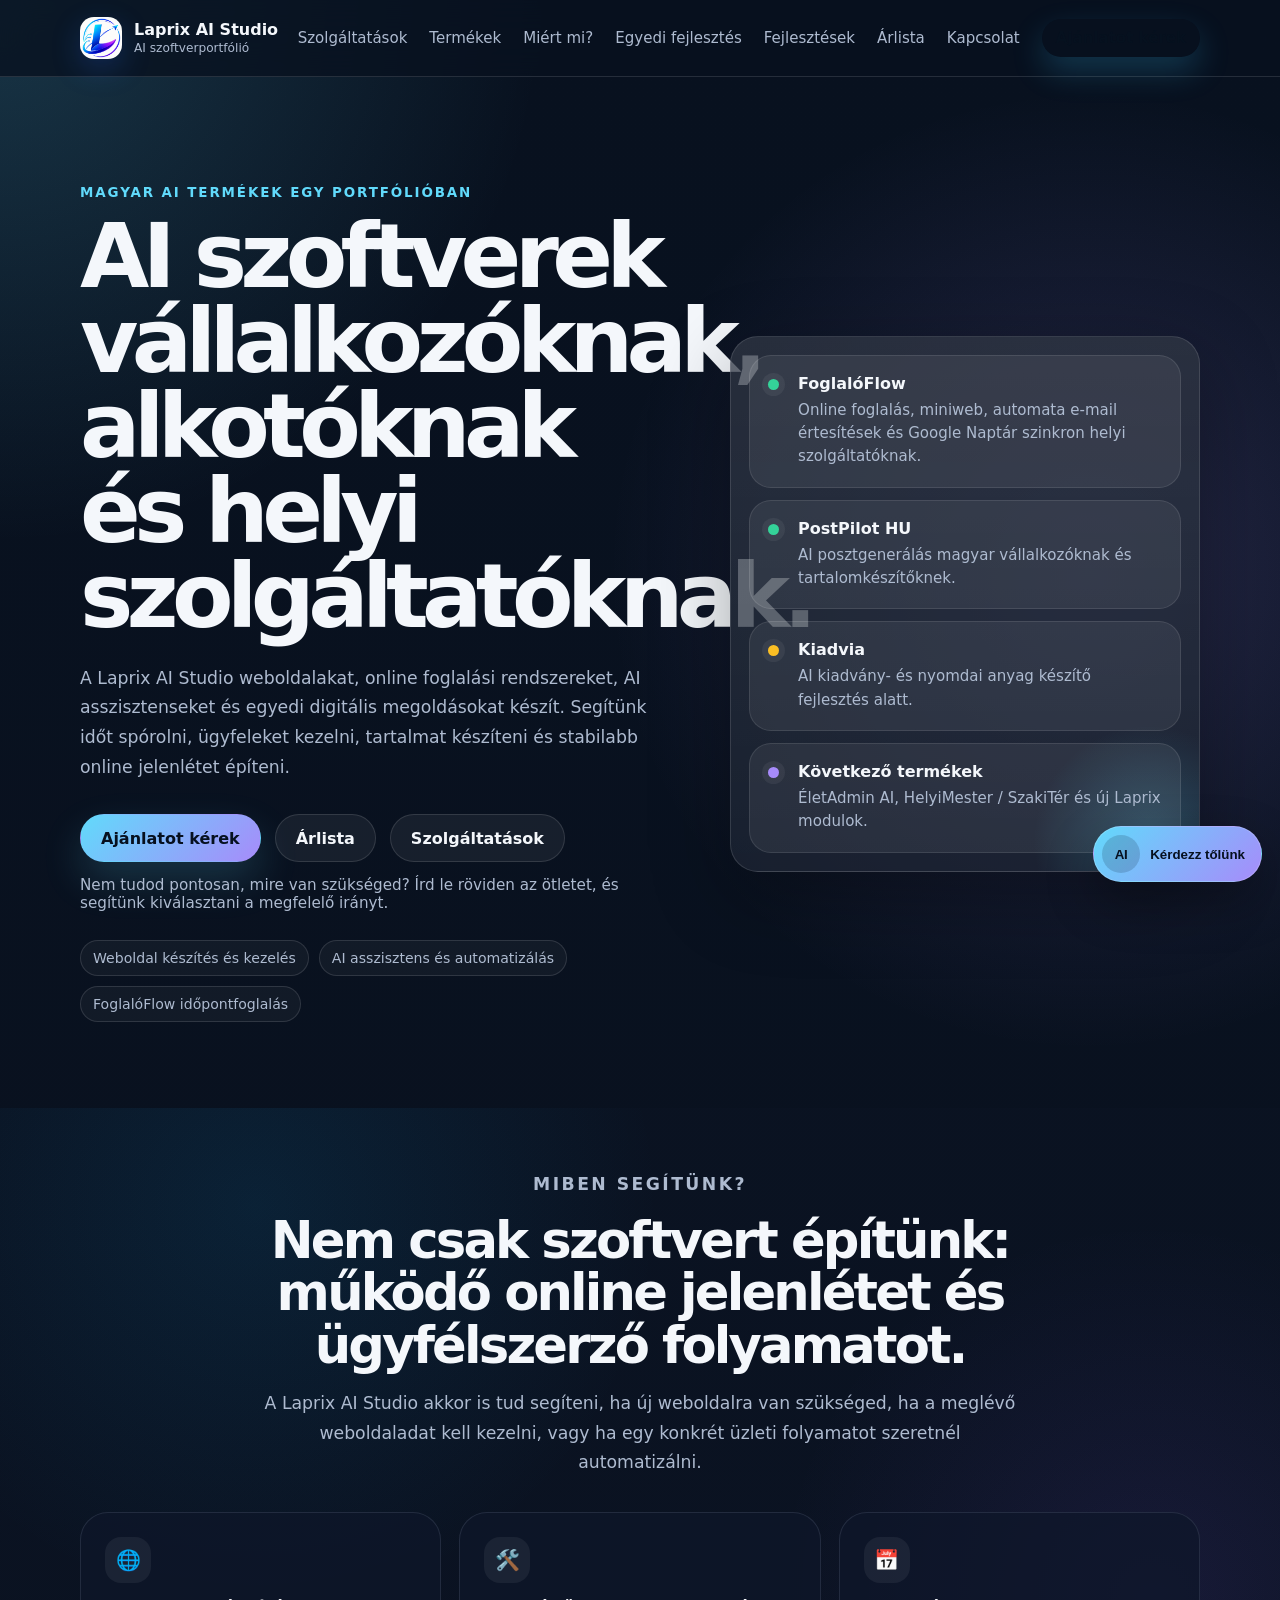
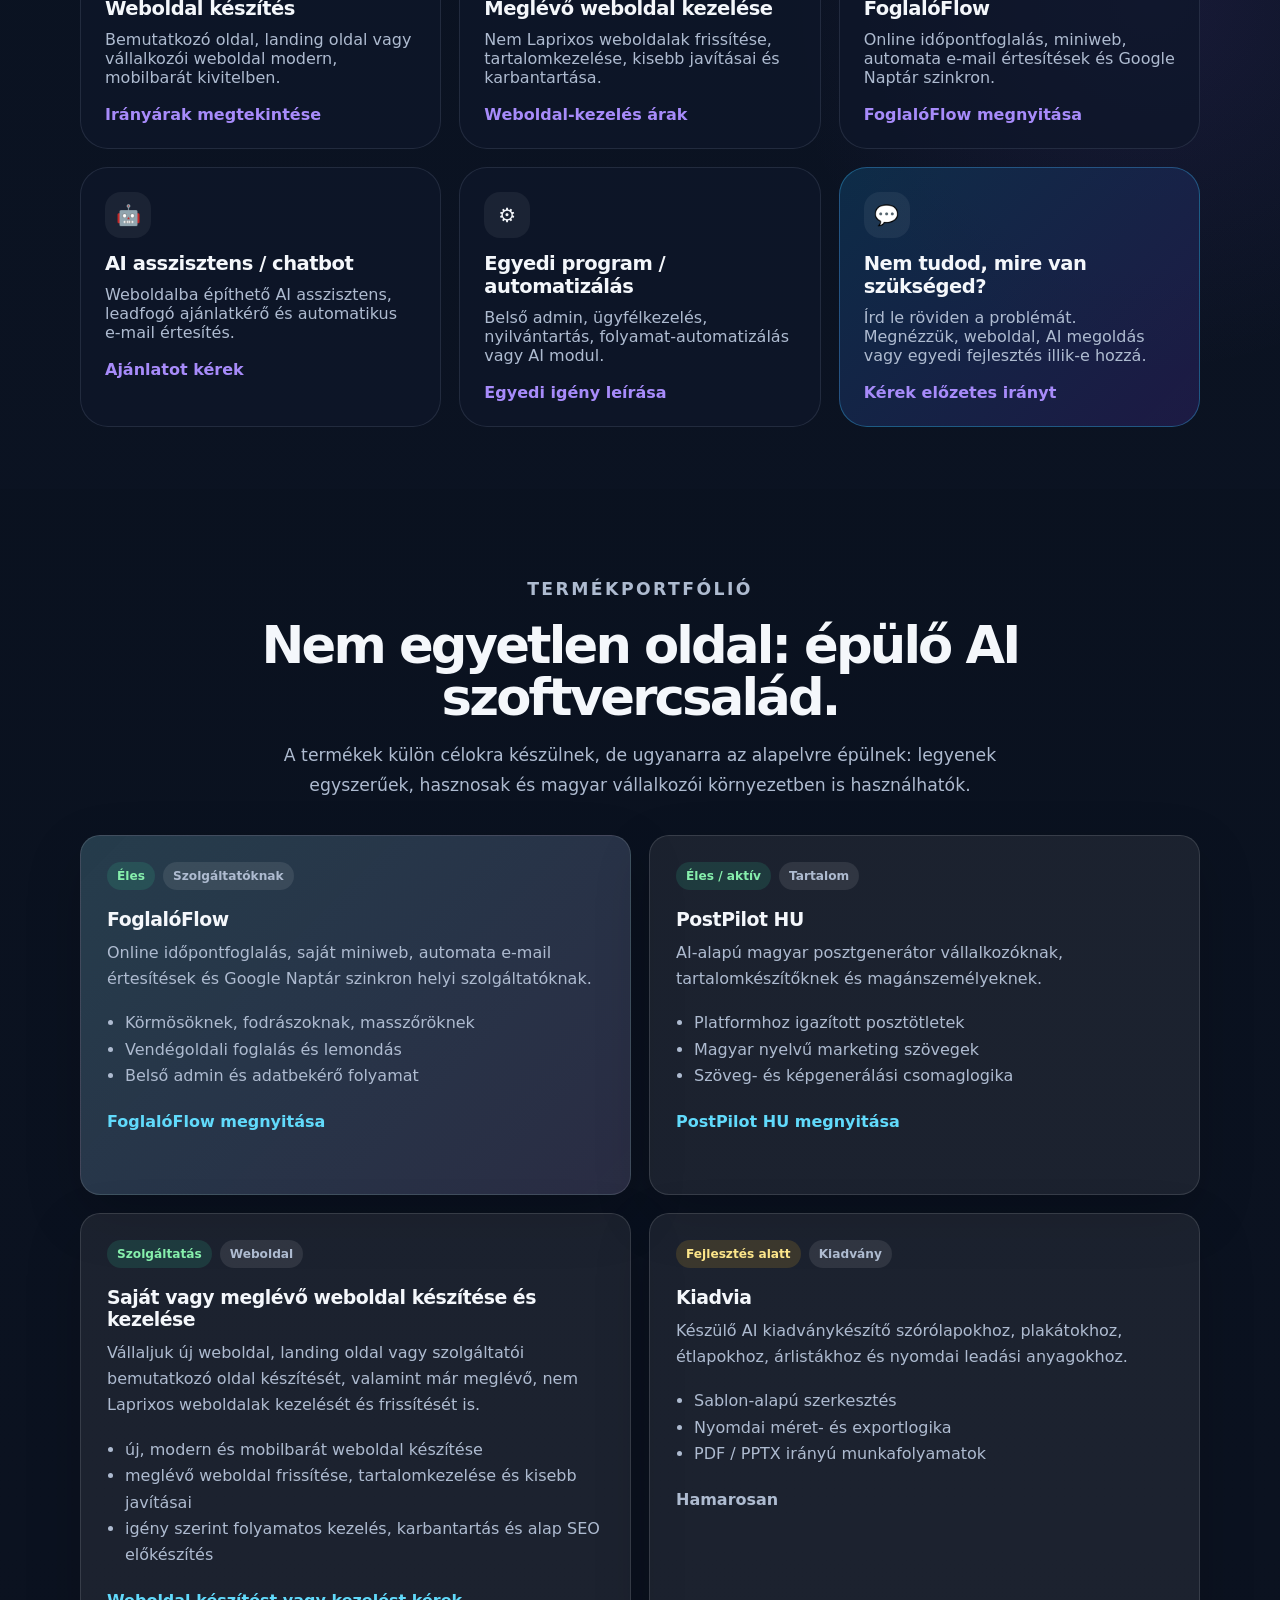
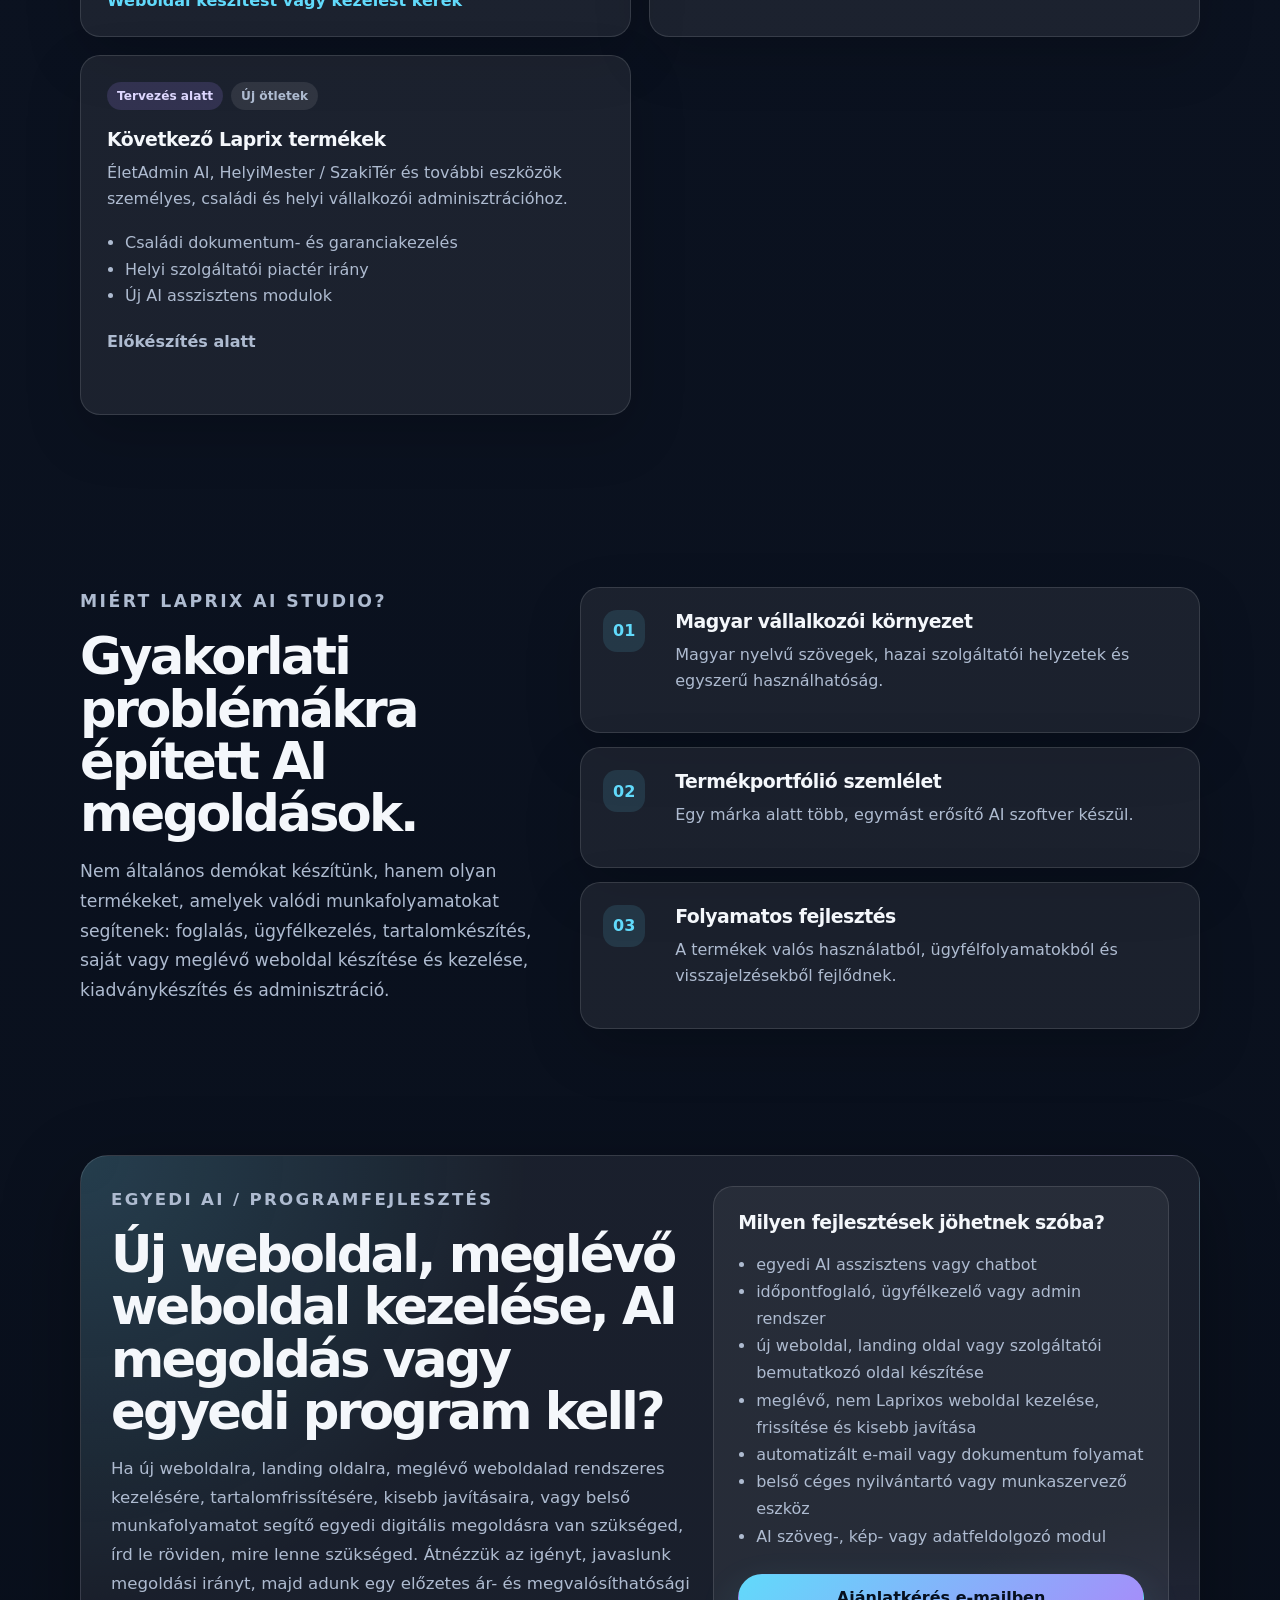
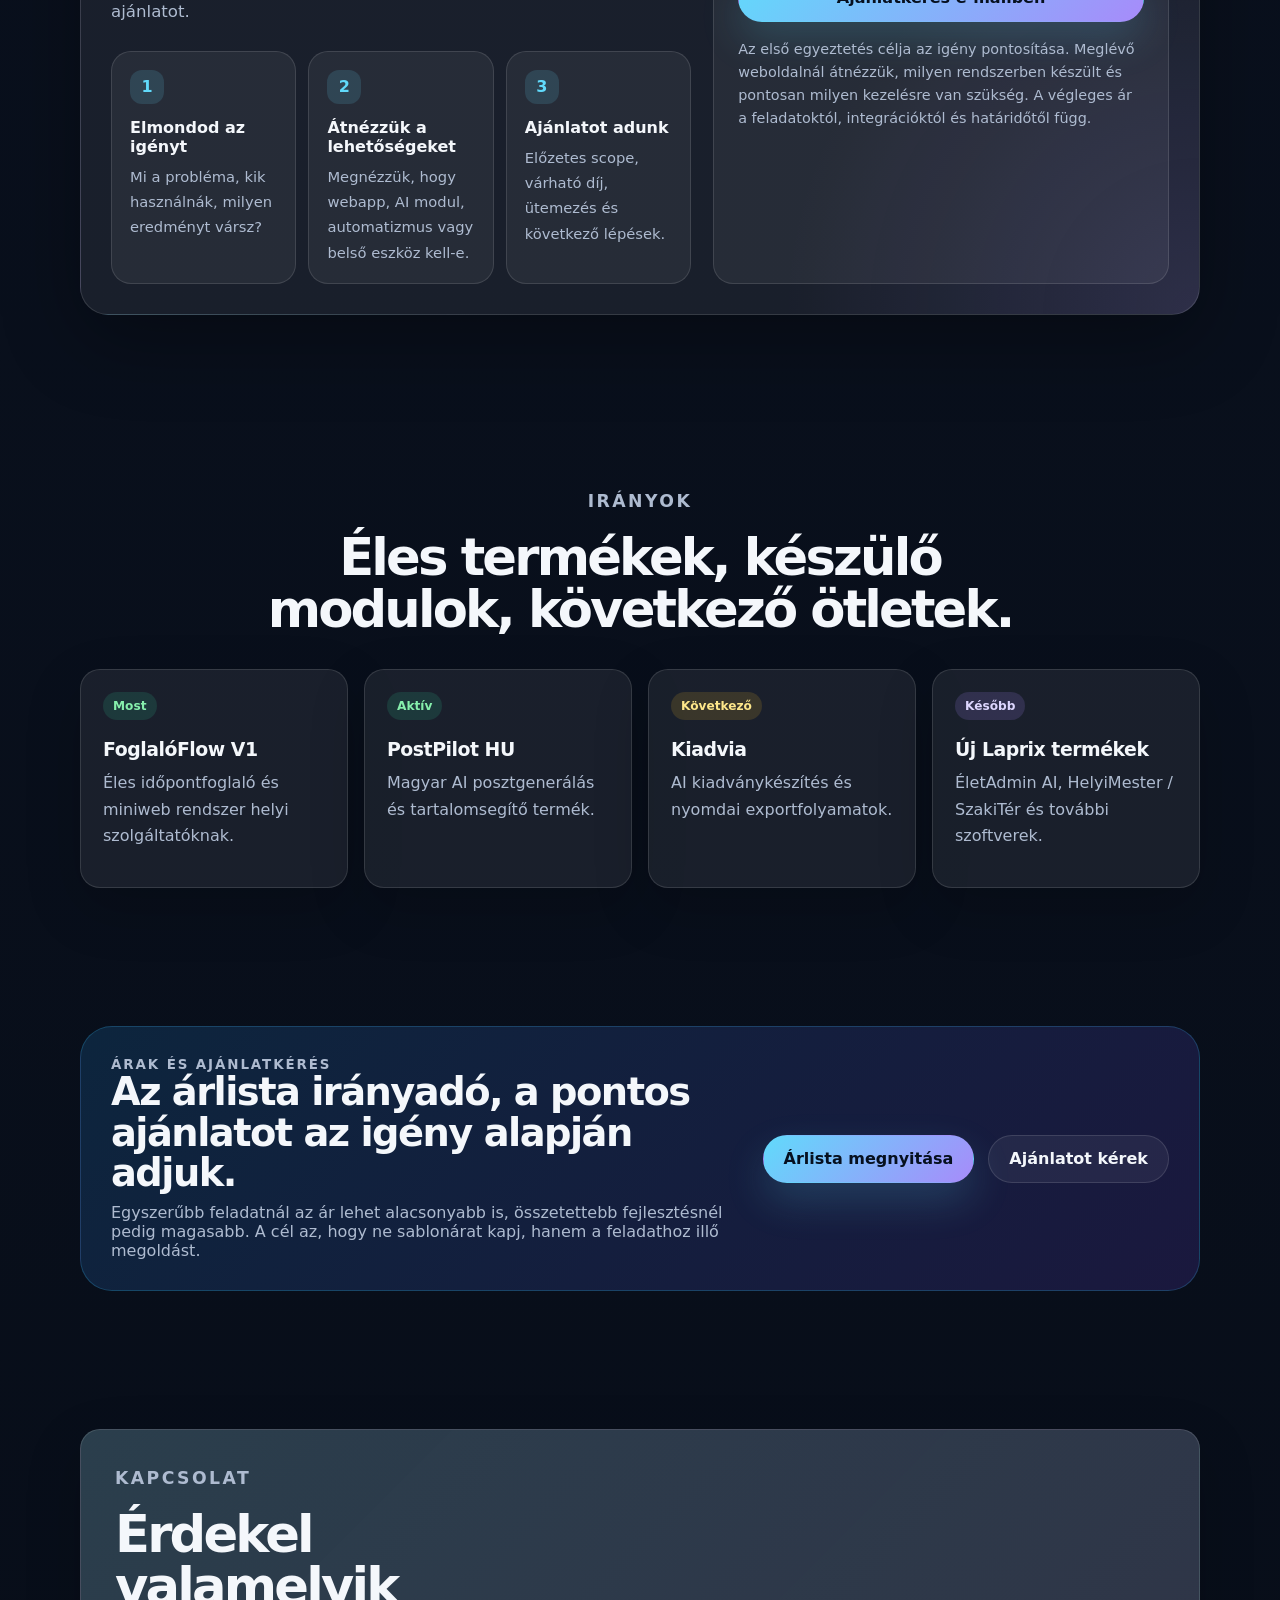
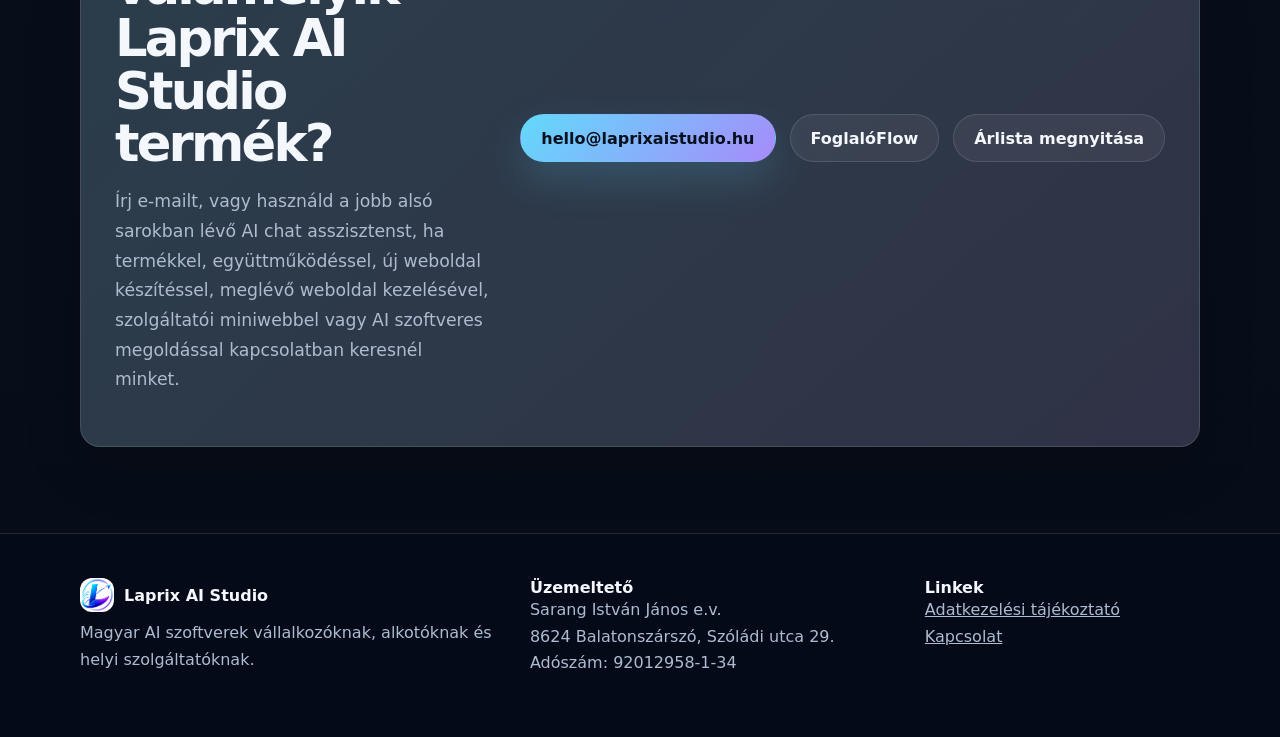
==== index.html @ ef518eaa "Add files via upload Improve mobile quote button contrast" ====
<!doctype html>
<html lang="hu">
<head>
  <meta charset="utf-8" />
  <meta name="viewport" content="width=device-width, initial-scale=1" />
  <title>Laprix AI Studio – Magyar AI szoftverek vállalkozóknak</title>
  <meta name="description" content="Laprix AI Studio – magyar AI szoftverek vállalkozóknak, alkotóknak és helyi szolgáltatóknak. FoglalóFlow, PostPilot HU, Kiadvia, saját vagy meglévő weboldal készítése és kezelése, egyedi AI/programfejlesztés és további digitális termékek." />
  <meta name="theme-color" content="#101827" />
  <meta property="og:title" content="Laprix AI Studio" />
  <meta property="og:description" content="Magyar AI szoftverek vállalkozóknak, alkotóknak és helyi szolgáltatóknak." />
  <meta property="og:type" content="website" />
  <meta property="og:url" content="https://laprixaistudio.hu" />
  <meta property="og:image" content="https://laprixaistudio.hu/assets/laprix-logo.png" />
  <meta property="og:image:alt" content="Laprix AI Studio logó" />
  <meta name="twitter:card" content="summary" />
  <meta name="twitter:image" content="https://laprixaistudio.hu/assets/laprix-logo.png" />
  <link rel="canonical" href="https://laprixaistudio.hu" />
  <link rel="icon" href="/favicon.png" type="image/png" />
  <link rel="stylesheet" href="/styles.css" />
  <!-- Laprix inline critical CSS fallback start -->
  <style>
* {
  box-sizing: border-box;
}

:root {
  --bg: #08111f;
  --bg-soft: #101827;
  --bg-card: rgba(255, 255, 255, 0.07);
  --bg-card-strong: rgba(255, 255, 255, 0.11);
  --text: #f4f7fb;
  --muted: #aebbd0;
  --line: rgba(255, 255, 255, 0.12);
  --primary: #61dafb;
  --primary-strong: #38bdf8;
  --accent: #a78bfa;
  --success: #34d399;
  --warning: #fbbf24;
  --radius-xl: 28px;
  --radius-lg: 20px;
  --shadow: 0 24px 80px rgba(0, 0, 0, 0.32);
  font-family: Inter, ui-sans-serif, system-ui, -apple-system, BlinkMacSystemFont, "Segoe UI", sans-serif;
}

html {
  scroll-behavior: smooth;
}

body {
  margin: 0;
  background:
    radial-gradient(circle at top left, rgba(97, 218, 251, 0.18), transparent 34rem),
    radial-gradient(circle at 85% 8%, rgba(167, 139, 250, 0.18), transparent 30rem),
    linear-gradient(180deg, #08111f 0%, #0b1220 44%, #070d18 100%);
  color: var(--text);
  min-height: 100vh;
}

a {
  color: inherit;
}

.skip-link {
  position: absolute;
  left: 16px;
  top: -80px;
  background: #ffffff;
  color: #08111f;
  padding: 10px 14px;
  border-radius: 999px;
  z-index: 100;
}

.skip-link:focus {
  top: 16px;
}

.container {
  width: min(1120px, calc(100% - 40px));
  margin: 0 auto;
}

.site-header {
  position: sticky;
  top: 0;
  z-index: 50;
  backdrop-filter: blur(18px);
  background: rgba(8, 17, 31, 0.78);
  border-bottom: 1px solid var(--line);
}

.nav {
  min-height: 76px;
  display: flex;
  align-items: center;
  justify-content: space-between;
  gap: 24px;
}

.brand {
  display: inline-flex;
  align-items: center;
  gap: 12px;
  text-decoration: none;
}

.brand-mark {
  width: 42px;
  height: 42px;
  border-radius: 14px;
  display: grid;
  place-items: center;
  background: linear-gradient(135deg, var(--primary), var(--accent));
  color: #06101f;
  font-weight: 900;
  letter-spacing: -0.04em;
  box-shadow: 0 12px 30px rgba(97, 218, 251, 0.22);
}

.brand-text {
  display: grid;
  line-height: 1.1;
}

.brand-text strong {
  font-size: 1rem;
}

.brand-text small {
  color: var(--muted);
  font-size: 0.76rem;
  margin-top: 4px;
}

.nav-links {
  display: flex;
  align-items: center;
  gap: 22px;
  color: var(--muted);
  font-size: 0.94rem;
}

.nav-links a {
  text-decoration: none;
}

.nav-links a:hover {
  color: var(--text);
}

.section {
  padding: 86px 0;
}

.hero {
  padding-top: 108px;
}

.hero-grid {
  display: grid;
  grid-template-columns: minmax(0, 1.12fr) minmax(320px, 0.88fr);
  align-items: center;
  gap: 52px;
}

.eyebrow {
  color: var(--primary);
  font-size: 0.84rem;
  text-transform: uppercase;
  font-weight: 800;
  letter-spacing: 0.14em;
  margin: 0 0 14px;
}

h1,
h2,
h3,
p {
  margin-top: 0;
}

h1 {
  font-size: clamp(2.7rem, 7vw, 5.8rem);
  line-height: 0.95;
  letter-spacing: -0.075em;
  margin-bottom: 24px;
}

h2 {
  font-size: clamp(2rem, 4vw, 3.35rem);
  line-height: 1.02;
  letter-spacing: -0.055em;
  margin-bottom: 18px;
}

h3 {
  font-size: 1.18rem;
  letter-spacing: -0.025em;
  margin-bottom: 10px;
}

.lead,
.section-heading p,
.contact-card p {
  color: var(--muted);
  font-size: 1.08rem;
  line-height: 1.72;
}

.lead {
  max-width: 720px;
  margin-bottom: 32px;
}

.hero-actions,
.contact-actions {
  display: flex;
  flex-wrap: wrap;
  gap: 14px;
  align-items: center;
}

.button {
  min-height: 48px;
  padding: 0 20px;
  border-radius: 999px;
  display: inline-flex;
  align-items: center;
  justify-content: center;
  text-decoration: none;
  font-weight: 800;
  border: 1px solid transparent;
}

.button.primary {
  background: linear-gradient(135deg, var(--primary), var(--accent));
  color: #06101f;
  box-shadow: 0 18px 40px rgba(97, 218, 251, 0.18);
}

.button.secondary {
  background: rgba(255, 255, 255, 0.06);
  color: var(--text);
  border-color: var(--line);
}

.button:hover {
  transform: translateY(-1px);
}

.trust-row {
  display: flex;
  flex-wrap: wrap;
  gap: 10px;
  margin-top: 28px;
}

.trust-row span {
  color: var(--muted);
  border: 1px solid var(--line);
  background: rgba(255, 255, 255, 0.04);
  border-radius: 999px;
  padding: 9px 12px;
  font-size: 0.88rem;
}

.hero-panel {
  position: relative;
  border: 1px solid var(--line);
  background:
    linear-gradient(180deg, rgba(255, 255, 255, 0.10), rgba(255, 255, 255, 0.045)),
    rgba(16, 24, 39, 0.72);
  border-radius: var(--radius-xl);
  padding: 18px;
  box-shadow: var(--shadow);
  overflow: hidden;
}

.panel-glow {
  position: absolute;
  inset: auto -70px -90px auto;
  width: 240px;
  height: 240px;
  background: radial-gradient(circle, rgba(97, 218, 251, 0.23), transparent 68%);
  pointer-events: none;
}

.panel-card {
  position: relative;
  display: grid;
  grid-template-columns: 16px 1fr;
  gap: 14px;
  padding: 18px;
  border-radius: 22px;
  background: rgba(255, 255, 255, 0.065);
  border: 1px solid rgba(255, 255, 255, 0.10);
}

.panel-card + .panel-card {
  margin-top: 12px;
}

.panel-card p {
  color: var(--muted);
  line-height: 1.55;
  margin: 6px 0 0;
  font-size: 0.94rem;
}

.status-dot {
  width: 11px;
  height: 11px;
  margin-top: 5px;
  border-radius: 50%;
  box-shadow: 0 0 0 6px rgba(255, 255, 255, 0.055);
}

.status-dot.live {
  background: var(--success);
}

.status-dot.build {
  background: var(--warning);
}

.status-dot.plan {
  background: var(--accent);
}

.section-heading {
  max-width: 760px;
  margin: 0 auto 34px;
  text-align: center;
}

.section-heading.left {
  text-align: left;
  margin: 0;
}

.product-grid {
  display: grid;
  grid-template-columns: repeat(2, minmax(0, 1fr));
  gap: 18px;
}

.product-card,
.roadmap-item,
.contact-card,
.why-item {
  border: 1px solid var(--line);
  background: var(--bg-card);
  border-radius: var(--radius-lg);
  box-shadow: 0 20px 55px rgba(0, 0, 0, 0.18);
}

.product-card {
  padding: 26px;
  min-height: 360px;
}

.product-card.featured {
  background:
    linear-gradient(135deg, rgba(97, 218, 251, 0.14), rgba(167, 139, 250, 0.10)),
    var(--bg-card);
}

.card-top {
  display: flex;
  flex-wrap: wrap;
  gap: 8px;
  margin-bottom: 18px;
}

.tag,
.roadmap-state {
  display: inline-flex;
  align-items: center;
  min-height: 28px;
  border-radius: 999px;
  padding: 0 10px;
  font-size: 0.76rem;
  font-weight: 900;
}

.tag.live,
.roadmap-state.live {
  background: rgba(52, 211, 153, 0.14);
  color: #86efac;
}

.tag.build,
.roadmap-state.build {
  background: rgba(251, 191, 36, 0.14);
  color: #fde68a;
}

.tag.plan,
.roadmap-state.plan {
  background: rgba(167, 139, 250, 0.16);
  color: #ddd6fe;
}

.tag.audience {
  background: rgba(255, 255, 255, 0.09);
  color: var(--muted);
}

.product-card p,
.product-card li,
.roadmap-item p,
.why-item p,
.site-footer p {
  color: var(--muted);
  line-height: 1.65;
}

.product-card ul {
  padding-left: 18px;
  margin: 18px 0 22px;
}

.text-link,
.muted-link {
  font-weight: 900;
  text-decoration: none;
}

.text-link {
  color: var(--primary);
}

.text-link:hover {
  text-decoration: underline;
}

.muted-link {
  color: var(--muted);
}

.split {
  display: grid;
  grid-template-columns: minmax(0, 0.85fr) minmax(320px, 1.15fr);
  gap: 42px;
  align-items: start;
}

.why-list {
  display: grid;
  gap: 14px;
}

.why-item {
  display: grid;
  grid-template-columns: 54px 1fr;
  gap: 18px;
  padding: 22px;
}

.why-item span {
  width: 42px;
  height: 42px;
  display: grid;
  place-items: center;
  border-radius: 14px;
  background: rgba(97, 218, 251, 0.12);
  color: var(--primary);
  font-weight: 900;
}

.roadmap {
  display: grid;
  grid-template-columns: repeat(4, minmax(0, 1fr));
  gap: 16px;
}

.roadmap-item {
  padding: 22px;
}

.roadmap-item h3 {
  margin-top: 18px;
}

.contact-card {
  display: grid;
  grid-template-columns: minmax(0, 1fr) auto;
  gap: 28px;
  align-items: center;
  padding: 34px;
  background:
    linear-gradient(135deg, rgba(97, 218, 251, 0.13), rgba(167, 139, 250, 0.10)),
    var(--bg-card-strong);
}

.site-footer {
  border-top: 1px solid var(--line);
  padding: 44px 0;
  background: rgba(2, 6, 23, 0.42);
}

.footer-grid {
  display: grid;
  grid-template-columns: 1.15fr 1fr 0.75fr;
  gap: 28px;
}

.site-footer a {
  color: var(--muted);
}

.site-footer a:hover {
  color: var(--text);
}

@media (max-width: 900px) {
  .nav {
    align-items: flex-start;
    flex-direction: column;
    padding: 16px 0;
  }

  .nav-links {
    width: 100%;
    overflow-x: auto;
    padding-bottom: 4px;
  }

  .hero {
    padding-top: 72px;
  }

  .hero-grid,
  .split,
  .contact-card {
    grid-template-columns: 1fr;
  }

  .product-grid,
  .roadmap,
  .footer-grid {
    grid-template-columns: 1fr;
  }

  .product-card {
    min-height: auto;
  }

  .contact-actions {
    justify-content: flex-start;
  }
}

@media (max-width: 560px) {
  .container {
    width: min(100% - 28px, 1120px);
  }

  .section {
    padding: 62px 0;
  }

  .hero {
    padding-top: 60px;
  }

  .hero-actions .button,
  .contact-actions .button {
    width: 100%;
  }

  .why-item {
    grid-template-columns: 1fr;
  }

  .product-card,
  .contact-card {
    padding: 22px;
  }
}

.custom-dev-section {
  padding-top: 40px;
}

.custom-dev-card {
  display: grid;
  grid-template-columns: minmax(0, 1.12fr) minmax(320px, 0.88fr);
  gap: 22px;
  align-items: stretch;
  border: 1px solid var(--line);
  background:
    radial-gradient(circle at top left, rgba(97, 218, 251, 0.16), transparent 28rem),
    radial-gradient(circle at bottom right, rgba(167, 139, 250, 0.14), transparent 26rem),
    rgba(255, 255, 255, 0.065);
  border-radius: var(--radius-xl);
  padding: 30px;
  box-shadow: var(--shadow);
}

.custom-dev-copy p {
  color: var(--muted);
  line-height: 1.72;
  font-size: 1.04rem;
}

.custom-dev-steps {
  display: grid;
  grid-template-columns: repeat(3, minmax(0, 1fr));
  gap: 12px;
  margin-top: 24px;
}

.custom-dev-steps div,
.custom-dev-panel {
  border: 1px solid var(--line);
  background: rgba(255, 255, 255, 0.06);
  border-radius: 20px;
}

.custom-dev-steps div {
  padding: 18px;
}

.custom-dev-steps span {
  width: 34px;
  height: 34px;
  display: grid;
  place-items: center;
  border-radius: 12px;
  background: rgba(97, 218, 251, 0.14);
  color: var(--primary);
  font-weight: 900;
  margin-bottom: 14px;
}

.custom-dev-steps strong {
  display: block;
  margin-bottom: 8px;
}

.custom-dev-steps p {
  margin-bottom: 0;
  font-size: 0.92rem;
}

.custom-dev-panel {
  padding: 24px;
}

.custom-dev-panel ul {
  padding-left: 18px;
  margin: 18px 0 24px;
}

.custom-dev-panel li {
  color: var(--muted);
  line-height: 1.7;
}

.custom-dev-panel .button {
  width: 100%;
}

.panel-note {
  color: var(--muted);
  font-size: 0.9rem;
  line-height: 1.6;
  margin: 16px 0 0;
}

@media (max-width: 900px) {
  .custom-dev-card,
  .custom-dev-steps {
    grid-template-columns: 1fr;
  }
}

@media (max-width: 560px) {
  .custom-dev-card {
    padding: 22px;
  }
}


/* Laprix AI ChatLead V1 */
.laprix-chat-root{position:fixed;right:18px;bottom:18px;z-index:9999;font-family:Inter,ui-sans-serif,system-ui,-apple-system,BlinkMacSystemFont,"Segoe UI",sans-serif}.laprix-chat-launcher{min-height:54px;border:1px solid rgba(255,255,255,.18);border-radius:999px;padding:8px 16px 8px 8px;display:inline-flex;align-items:center;gap:10px;background:linear-gradient(135deg,#61dafb,#a78bfa);color:#06101f;font-weight:900;cursor:pointer;box-shadow:0 20px 50px rgba(0,0,0,.32)}.laprix-chat-launcher-icon{width:38px;height:38px;border-radius:999px;display:grid;place-items:center;background:rgba(6,16,31,.16);color:#06101f;letter-spacing:-.04em}.laprix-chat-panel{position:absolute;right:0;bottom:72px;width:min(390px,calc(100vw - 28px));height:min(650px,calc(100vh - 110px));display:none;flex-direction:column;overflow:hidden;border:1px solid rgba(255,255,255,.16);border-radius:26px;background:radial-gradient(circle at top left,rgba(97,218,251,.20),transparent 18rem),linear-gradient(180deg,rgba(16,24,39,.98),rgba(8,17,31,.98));color:#f4f7fb;box-shadow:0 28px 90px rgba(0,0,0,.46)}.laprix-chat-panel.open{display:flex}.laprix-chat-header{padding:16px;display:flex;justify-content:space-between;gap:12px;align-items:center;border-bottom:1px solid rgba(255,255,255,.12)}.laprix-chat-header strong{display:block;font-size:1rem}.laprix-chat-status{display:block;margin-top:3px;color:#aebbd0;font-size:.82rem}.laprix-chat-close,.laprix-chat-lead-close{width:34px;height:34px;border:0;border-radius:999px;background:rgba(255,255,255,.08);color:#f4f7fb;font-size:1.3rem;cursor:pointer}.laprix-chat-messages{flex:1;overflow:auto;padding:16px}.laprix-chat-message{display:flex;margin-bottom:10px}.laprix-chat-message.user{justify-content:flex-end}.laprix-chat-bubble{max-width:86%;padding:12px 13px;border-radius:18px;line-height:1.45;white-space:pre-wrap;font-size:.94rem}.laprix-chat-message.assistant .laprix-chat-bubble{background:rgba(255,255,255,.08);color:#f4f7fb;border-top-left-radius:7px}.laprix-chat-message.user .laprix-chat-bubble{background:linear-gradient(135deg,#61dafb,#a78bfa);color:#06101f;border-top-right-radius:7px}.laprix-chat-quick{padding:0 14px 10px;display:flex;flex-wrap:wrap;gap:8px}.laprix-chat-quick button{border:1px solid rgba(255,255,255,.13);border-radius:999px;padding:8px 10px;background:rgba(255,255,255,.06);color:#f4f7fb;font-weight:800;cursor:pointer;font-size:.78rem}.laprix-chat-form{display:grid;grid-template-columns:1fr auto;gap:8px;padding:12px;border-top:1px solid rgba(255,255,255,.12)}.laprix-chat-input,.laprix-chat-lead-form input,.laprix-chat-lead-form textarea,.laprix-chat-lead-form select{width:100%;border:1px solid rgba(255,255,255,.14);border-radius:14px;padding:11px 12px;background:rgba(255,255,255,.08);color:#f4f7fb;outline:none}.laprix-chat-input::placeholder,.laprix-chat-lead-form textarea::placeholder{color:rgba(244,247,251,.62)}.laprix-chat-send{border:0;border-radius:14px;padding:0 14px;background:linear-gradient(135deg,#61dafb,#a78bfa);color:#06101f;font-weight:900;cursor:pointer}.laprix-chat-send:disabled{cursor:not-allowed;opacity:.62}.laprix-chat-privacy{padding:0 14px 12px;margin:0;color:#aebbd0;font-size:.76rem;line-height:1.4}.laprix-chat-privacy a{color:#61dafb}.laprix-chat-lead-form-wrap{display:none;max-height:56%;overflow:auto;padding:0 12px 12px}.laprix-chat-lead-form-wrap.open{display:block}.laprix-chat-lead-form{display:grid;gap:9px;padding:12px;border:1px solid rgba(255,255,255,.13);border-radius:20px;background:rgba(0,0,0,.18)}.laprix-chat-lead-title{display:flex;align-items:center;justify-content:space-between}.laprix-chat-lead-form label{color:#aebbd0;font-size:.82rem;display:grid;gap:5px}.laprix-chat-lead-form select option{color:#06101f}@media(max-width:560px){.laprix-chat-root{right:14px;bottom:14px}.laprix-chat-panel{position:fixed;right:14px;left:14px;bottom:78px;width:auto;height:min(650px,calc(100vh - 96px))}.laprix-chat-launcher span:last-child{display:none}.laprix-chat-launcher{padding:8px}}


/* Laprix AI Studio V1.11 logo-only brand patch */
.brand-logo-img {
  width: 42px;
  height: 42px;
  border-radius: 14px;
  object-fit: cover;
  box-shadow: 0 10px 30px rgba(40, 114, 255, 0.22);
  background: rgba(255, 255, 255, 0.92);
  flex: 0 0 auto;
}

.footer-brand-row {
  display: inline-flex;
  align-items: center;
  gap: 10px;
  margin-bottom: 8px;
}

.footer-brand-row img {
  width: 34px;
  height: 34px;
  border-radius: 12px;
  object-fit: cover;
  background: rgba(255, 255, 255, 0.92);
}

@media (max-width: 720px) {
  .brand-logo-img {
    width: 38px;
    height: 38px;
    border-radius: 12px;
  }
}


  


/* Laprix AI Studio V1.15 homepage conversion polish */
.service-focus-section {
  padding-top: 62px;
  padding-bottom: 62px;
  background:
    radial-gradient(circle at 20% 10%, rgba(14, 165, 233, 0.10), transparent 30%),
    radial-gradient(circle at 90% 50%, rgba(139, 92, 246, 0.10), transparent 30%),
    rgba(15, 23, 42, 0.22);
}

.service-focus-grid {
  display: grid;
  grid-template-columns: repeat(3, minmax(0, 1fr));
  gap: 18px;
  margin-top: 30px;
}

.service-focus-card {
  padding: 24px;
  border-radius: 28px;
  border: 1px solid rgba(148, 163, 184, 0.16);
  background: rgba(15, 23, 42, 0.72);
  box-shadow: var(--shadow-soft);
}

.service-focus-card.highlighted {
  border-color: rgba(56, 189, 248, 0.34);
  background: linear-gradient(135deg, rgba(14, 165, 233, 0.16), rgba(124, 58, 237, 0.14)), rgba(15, 23, 42, 0.82);
}

.service-icon {
  display: inline-grid;
  place-items: center;
  width: 46px;
  height: 46px;
  border-radius: 16px;
  background: rgba(255, 255, 255, 0.06);
  margin-bottom: 14px;
  font-size: 1.25rem;
}

.service-focus-card h3 {
  margin: 0 0 10px;
  font-size: 1.22rem;
}

.service-focus-card p {
  color: var(--muted);
  margin: 0 0 18px;
}

.service-focus-card a {
  color: var(--accent);
  font-weight: 800;
  text-decoration: none;
}

.service-focus-card a:hover {
  text-decoration: underline;
}

.price-reminder-section {
  padding-top: 52px;
  padding-bottom: 52px;
}

.price-reminder-card {
  display: grid;
  grid-template-columns: 1.5fr auto;
  gap: 28px;
  align-items: center;
  border-radius: 32px;
  padding: 30px;
  border: 1px solid rgba(56, 189, 248, 0.22);
  background: linear-gradient(135deg, rgba(14, 165, 233, 0.12), rgba(124, 58, 237, 0.12)), rgba(15, 23, 42, 0.78);
  box-shadow: var(--shadow-soft);
}

.price-reminder-card h2 {
  margin: 0 0 10px;
  font-size: clamp(1.8rem, 3vw, 3.2rem);
  line-height: 1.05;
  letter-spacing: -0.04em;
}

.price-reminder-card p {
  margin: 0;
  color: var(--muted);
}

@media (max-width: 980px) {
  .service-focus-grid {
    grid-template-columns: 1fr;
  }

  .price-reminder-card {
    grid-template-columns: 1fr;
  }
}

  


/* Laprix AI Studio V1.16 mobile + CTA polish */
.nav {
  gap: 18px;
}

.nav-links {
  align-items: center;
}

.nav-quote-link {
  padding: 10px 14px;
  border-radius: 999px;
  background: linear-gradient(135deg, var(--accent), var(--accent-2));
  color: #06111f !important;
  font-weight: 900;
  box-shadow: 0 14px 32px rgba(56, 189, 248, 0.22);
}

.nav-quote-link:hover {
  text-decoration: none !important;
  filter: brightness(1.05);
}

.mobile-quick-actions {
  display: none;
}

.hero-microcopy {
  max-width: 620px;
  margin: 14px 0 0;
  color: var(--muted);
  font-size: 0.95rem;
}

.hero-actions {
  flex-wrap: wrap;
}

.button {
  white-space: nowrap;
}

@media (max-width: 1080px) {
  .nav {
    align-items: flex-start;
  }

  .nav-links {
    max-width: 100%;
    overflow-x: auto;
    padding-bottom: 8px;
    scrollbar-width: thin;
    -webkit-overflow-scrolling: touch;
  }

  .nav-links a {
    flex: 0 0 auto;
  }
}

@media (max-width: 820px) {
  .site-header {
    position: sticky;
    top: 0;
    z-index: 40;
    backdrop-filter: blur(18px);
  }

  .nav {
    padding-top: 12px;
    padding-bottom: 10px;
    flex-direction: column;
    align-items: stretch;
  }

  .brand {
    width: 100%;
  }

  .brand-text small {
    display: none;
  }

  .nav-links {
    display: flex;
    gap: 8px;
    width: 100%;
    padding: 4px 0 10px;
    margin: 0;
    overflow-x: auto;
  }

  .nav-links a {
    padding: 9px 12px;
    border-radius: 999px;
    background: rgba(255, 255, 255, 0.05);
    border: 1px solid rgba(148, 163, 184, 0.12);
    font-size: 0.88rem;
  }

  .nav-quote-link {
    background: linear-gradient(135deg, var(--accent), var(--accent-2)) !important;
  }

  .mobile-quick-actions {
    position: sticky;
    top: 86px;
    z-index: 35;
    display: grid;
    grid-template-columns: repeat(3, 1fr);
    gap: 8px;
    padding: 10px 14px;
    background: rgba(2, 6, 23, 0.86);
    backdrop-filter: blur(16px);
    border-bottom: 1px solid rgba(148, 163, 184, 0.12);
  }

  .mobile-quick-actions a {
    display: grid;
    place-items: center;
    min-height: 38px;
    padding: 8px 10px;
    border-radius: 999px;
    background: rgba(255, 255, 255, 0.06);
    color: var(--text);
    text-decoration: none;
    font-size: 0.82rem;
    font-weight: 800;
    text-align: center;
  }

  .mobile-quick-actions a:first-child {
    background: linear-gradient(135deg, var(--accent), var(--accent-2));
    color: #06111f;
  }

  .hero {
    padding-top: 52px;
  }

  .hero-grid {
    grid-template-columns: 1fr;
    gap: 32px;
  }

  .hero-copy h1 {
    font-size: clamp(2.6rem, 13vw, 4.2rem);
    line-height: 0.98;
  }

  .lead {
    font-size: 1.02rem;
  }

  .hero-actions {
    display: grid;
    grid-template-columns: 1fr;
    gap: 10px;
    max-width: 420px;
  }

  .hero-actions .button {
    width: 100%;
    justify-content: center;
  }

  .trust-row {
    gap: 8px;
  }

  .trust-row span {
    font-size: 0.78rem;
  }

  .hero-panel {
    order: 2;
  }

  .panel-card {
    padding: 16px;
  }

  .service-focus-section,
  .products-section,
  .why-section,
  .custom-dev-section,
  .roadmap-section,
  .price-reminder-section,
  .contact-section {
    padding-top: 48px;
    padding-bottom: 48px;
  }

  .section-heading h2,
  .custom-dev-copy h2,
  .price-reminder-card h2,
  .contact-card h2 {
    font-size: clamp(2rem, 10vw, 3.4rem);
    line-height: 1.02;
  }

  .product-grid,
  .service-focus-grid,
  .roadmap,
  .footer-grid {
    grid-template-columns: 1fr !important;
  }

  .custom-dev-card,
  .contact-card,
  .price-reminder-card {
    grid-template-columns: 1fr;
    padding: 22px;
    border-radius: 24px;
  }

  .custom-dev-steps {
    grid-template-columns: 1fr;
  }

  .contact-actions {
    width: 100%;
  }

  .contact-actions .button {
    width: 100%;
    justify-content: center;
  }

  .chat-widget,
  .laprix-chat-widget,
  #laprix-chat-widget {
    max-width: calc(100vw - 20px) !important;
  }
}

@media (max-width: 460px) {
  .container {
    width: min(100% - 28px, var(--container));
  }

  .mobile-quick-actions {
    top: 82px;
    padding-left: 10px;
    padding-right: 10px;
  }

  .mobile-quick-actions a {
    font-size: 0.76rem;
    padding-left: 6px;
    padding-right: 6px;
  }

  .brand strong {
    font-size: 0.95rem;
  }

  .hero-copy h1 {
    font-size: clamp(2.25rem, 14vw, 3.4rem);
  }

  .button {
    min-height: 46px;
  }
}

  


/* Laprix AI Studio V1.17 mobile CTA contrast fix */
@media (max-width: 820px) {
  .nav-quote-link,
  .nav-links .nav-quote-link,
  .mobile-quick-actions a:first-child {
    background: linear-gradient(135deg, #38d9ff 0%, #9d7cff 100%) !important;
    color: #04111f !important;
    border: 1px solid rgba(255, 255, 255, 0.38) !important;
    box-shadow:
      0 10px 26px rgba(56, 217, 255, 0.38),
      0 0 0 1px rgba(255, 255, 255, 0.10) inset !important;
    font-weight: 950 !important;
    opacity: 1 !important;
  }

  .nav-quote-link::after,
  .mobile-quick-actions a:first-child::after {
    content: " →";
    font-weight: 950;
  }

  .mobile-quick-actions {
    background: rgba(2, 6, 23, 0.96) !important;
    box-shadow: 0 14px 30px rgba(0, 0, 0, 0.34);
  }

  .mobile-quick-actions a {
    background: rgba(255, 255, 255, 0.095) !important;
    color: #f8fbff !important;
    border: 1px solid rgba(255, 255, 255, 0.16) !important;
    opacity: 1 !important;
  }

  .mobile-quick-actions a:first-child {
    background: linear-gradient(135deg, #38d9ff 0%, #9d7cff 100%) !important;
    color: #04111f !important;
  }
}

@media (max-width: 460px) {
  .mobile-quick-actions a:first-child {
    font-size: 0.80rem !important;
  }
}

  </style>
    <!-- Laprix inline critical CSS fallback end -->

  <!-- Google tag (gtag.js) – Laprix AI Studio / Google Ads -->
  <script async src="https://www.googletagmanager.com/gtag/js?id=AW-18144333266"></script>
  <script>
    window.dataLayer = window.dataLayer || [];
    function gtag(){dataLayer.push(arguments);}
    gtag('js', new Date());

    gtag('config', 'AW-18144333266');
  </script>
</head>
<body>
  <a class="skip-link" href="#main">Ugrás a tartalomra</a>

  <header class="site-header">
    <div class="container nav">
      <a class="brand" href="/" aria-label="Laprix AI Studio főoldal">
        <img class="brand-logo-img" src="/assets/laprix-logo.png" alt="Laprix AI Studio logó" width="40" height="40" />
        <span class="brand-text">
          <strong>Laprix AI Studio</strong>
          <small>AI szoftverportfólió</small>
        </span>
      </a>

      <nav class="nav-links" aria-label="Fő navigáció">
        <a href="#szolgaltatasok">Szolgáltatások</a>
        <a href="#termekek">Termékek</a>
        <a href="#miert">Miért mi?</a>
        <a href="#egyedi-fejlesztes">Egyedi fejlesztés</a>
        <a href="#fejlesztesek">Fejlesztések</a>
        <a href="/arlista.html">Árlista</a>
        <a href="#kapcsolat">Kapcsolat</a>
        <a class="nav-quote-link" href="#egyedi-fejlesztes">Ajánlatot kérek</a>
      </nav>
    </div>
  </header>

  <div class="mobile-quick-actions" aria-label="Gyors műveletek">
    <a href="#egyedi-fejlesztes">Ajánlatot kérek</a>
    <a href="/arlista.html">Árlista</a>
    <a href="#szolgaltatasok">Szolgáltatások</a>
  </div>


  <main id="main">
    <section class="hero section">
      <div class="container hero-grid">
        <div class="hero-copy">
          <p class="eyebrow">Magyar AI termékek egy portfólióban</p>
          <h1>AI szoftverek vállalkozóknak, alkotóknak és helyi szolgáltatóknak.</h1>
          <p class="lead">
            A Laprix AI Studio weboldalakat, online foglalási rendszereket, AI asszisztenseket és egyedi digitális megoldásokat készít. Segítünk időt spórolni, ügyfeleket kezelni, tartalmat készíteni és stabilabb online jelenlétet építeni.
          </p>
          <div class="hero-actions">
            <a class="button primary" href="#egyedi-fejlesztes">Ajánlatot kérek</a>
            <a class="button secondary" href="/arlista.html">Árlista</a>
            <a class="button secondary" href="#szolgaltatasok">Szolgáltatások</a>
          </div>

          <p class="hero-microcopy">
            Nem tudod pontosan, mire van szükséged? Írd le röviden az ötletet, és segítünk kiválasztani a megfelelő irányt.
          </p>

          <div class="trust-row" aria-label="Fő bizalmi elemek">
            <span>Weboldal készítés és kezelés</span>
            <span>AI asszisztens és automatizálás</span>
            <span>FoglalóFlow időpontfoglalás</span>
          </div>
        </div>

        <aside class="hero-panel" aria-label="Laprix AI Studio termékállapotok">
          <div class="panel-glow"></div>
          <div class="panel-card active">
            <span class="status-dot live"></span>
            <div>
              <strong>FoglalóFlow</strong>
              <p>Online foglalás, miniweb, automata e-mail értesítések és Google Naptár szinkron helyi szolgáltatóknak.</p>
            </div>
          </div>
          <div class="panel-card active">
            <span class="status-dot live"></span>
            <div>
              <strong>PostPilot HU</strong>
              <p>AI posztgenerálás magyar vállalkozóknak és tartalomkészítőknek.</p>
            </div>
          </div>
          <div class="panel-card build">
            <span class="status-dot build"></span>
            <div>
              <strong>Kiadvia</strong>
              <p>AI kiadvány- és nyomdai anyag készítő fejlesztés alatt.</p>
            </div>
          </div>
          <div class="panel-card plan">
            <span class="status-dot plan"></span>
            <div>
              <strong>Következő termékek</strong>
              <p>ÉletAdmin AI, HelyiMester / SzakiTér és új Laprix modulok.</p>
            </div>
          </div>
        </aside>
      </div>
    </section>


    <section id="szolgaltatasok" class="section service-focus-section">
      <div class="container">
        <div class="section-heading">
          <p class="eyebrow">Miben segítünk?</p>
          <h2>Nem csak szoftvert építünk: működő online jelenlétet és ügyfélszerző folyamatot.</h2>
          <p>
            A Laprix AI Studio akkor is tud segíteni, ha új weboldalra van szükséged, ha a meglévő
            weboldaladat kell kezelni, vagy ha egy konkrét üzleti folyamatot szeretnél automatizálni.
          </p>
        </div>

        <div class="service-focus-grid">
          <article class="service-focus-card">
            <span class="service-icon">🌐</span>
            <h3>Weboldal készítés</h3>
            <p>Bemutatkozó oldal, landing oldal vagy vállalkozói weboldal modern, mobilbarát kivitelben.</p>
            <a href="/arlista.html">Irányárak megtekintése</a>
          </article>

          <article class="service-focus-card">
            <span class="service-icon">🛠️</span>
            <h3>Meglévő weboldal kezelése</h3>
            <p>Nem Laprixos weboldalak frissítése, tartalomkezelése, kisebb javításai és karbantartása.</p>
            <a href="/arlista.html">Weboldal-kezelés árak</a>
          </article>

          <article class="service-focus-card">
            <span class="service-icon">📅</span>
            <h3>FoglalóFlow</h3>
            <p>Online időpontfoglalás, miniweb, automata e-mail értesítések és Google Naptár szinkron.</p>
            <a href="https://foglaloflow.laprixaistudio.hu">FoglalóFlow megnyitása</a>
          </article>

          <article class="service-focus-card">
            <span class="service-icon">🤖</span>
            <h3>AI asszisztens / chatbot</h3>
            <p>Weboldalba építhető AI asszisztens, leadfogó ajánlatkérő és automatikus e-mail értesítés.</p>
            <a href="/#egyedi-fejlesztes">Ajánlatot kérek</a>
          </article>

          <article class="service-focus-card">
            <span class="service-icon">⚙️</span>
            <h3>Egyedi program / automatizálás</h3>
            <p>Belső admin, ügyfélkezelés, nyilvántartás, folyamat-automatizálás vagy AI modul.</p>
            <a href="/#egyedi-fejlesztes">Egyedi igény leírása</a>
          </article>

          <article class="service-focus-card highlighted">
            <span class="service-icon">💬</span>
            <h3>Nem tudod, mire van szükséged?</h3>
            <p>Írd le röviden a problémát. Megnézzük, weboldal, AI megoldás vagy egyedi fejlesztés illik-e hozzá.</p>
            <a href="/#egyedi-fejlesztes">Kérek előzetes irányt</a>
          </article>
        </div>
      </div>
    </section>


    <section id="termekek" class="section products-section">
      <div class="container">
        <div class="section-heading">
          <p class="eyebrow">Termékportfólió</p>
          <h2>Nem egyetlen oldal: épülő AI szoftvercsalád.</h2>
          <p>
            A termékek külön célokra készülnek, de ugyanarra az alapelvre épülnek:
            legyenek egyszerűek, hasznosak és magyar vállalkozói környezetben is használhatók.
          </p>
        </div>

        <div class="product-grid">
          <article class="product-card featured">
            <div class="card-top">
              <span class="tag live">Éles</span>
              <span class="tag audience">Szolgáltatóknak</span>
            </div>
            <h3>FoglalóFlow</h3>
            <p>
              Online időpontfoglalás, saját miniweb, automata e-mail értesítések és Google Naptár
              szinkron helyi szolgáltatóknak.
            </p>
            <ul>
              <li>Körmösöknek, fodrászoknak, masszőröknek</li>
              <li>Vendégoldali foglalás és lemondás</li>
              <li>Belső admin és adatbekérő folyamat</li>
            </ul>
            <a class="text-link" href="https://foglaloflow.laprixaistudio.hu">FoglalóFlow megnyitása</a>
          </article>

          <article class="product-card">
            <div class="card-top">
              <span class="tag live">Éles / aktív</span>
              <span class="tag audience">Tartalom</span>
            </div>
            <h3>PostPilot HU</h3>
            <p>
              AI-alapú magyar posztgenerátor vállalkozóknak, tartalomkészítőknek és magánszemélyeknek.
            </p>
            <ul>
              <li>Platformhoz igazított posztötletek</li>
              <li>Magyar nyelvű marketing szövegek</li>
              <li>Szöveg- és képgenerálási csomaglogika</li>
            </ul>
            <a class="text-link" href="https://postpilot-hu-frontend.onrender.com">PostPilot HU megnyitása</a>
          </article>


          <article class="product-card">
            <div class="card-top">
              <span class="tag live">Szolgáltatás</span>
              <span class="tag audience">Weboldal</span>
            </div>
            <h3>Saját vagy meglévő weboldal készítése és kezelése</h3>
            <p>
              Vállaljuk új weboldal, landing oldal vagy szolgáltatói bemutatkozó oldal készítését,
              valamint már meglévő, nem Laprixos weboldalak kezelését és frissítését is.
            </p>
            <ul>
              <li>új, modern és mobilbarát weboldal készítése</li>
              <li>meglévő weboldal frissítése, tartalomkezelése és kisebb javításai</li>
              <li>igény szerint folyamatos kezelés, karbantartás és alap SEO előkészítés</li>
            </ul>
            <a class="text-link" href="#egyedi-fejlesztes">Weboldal készítést vagy kezelést kérek</a>
          </article>

          <article class="product-card">
            <div class="card-top">
              <span class="tag build">Fejlesztés alatt</span>
              <span class="tag audience">Kiadvány</span>
            </div>
            <h3>Kiadvia</h3>
            <p>
              Készülő AI kiadványkészítő szórólapokhoz, plakátokhoz, étlapokhoz,
              árlistákhoz és nyomdai leadási anyagokhoz.
            </p>
            <ul>
              <li>Sablon-alapú szerkesztés</li>
              <li>Nyomdai méret- és exportlogika</li>
              <li>PDF / PPTX irányú munkafolyamatok</li>
            </ul>
            <span class="muted-link">Hamarosan</span>
          </article>

          <article class="product-card">
            <div class="card-top">
              <span class="tag plan">Tervezés alatt</span>
              <span class="tag audience">Új ötletek</span>
            </div>
            <h3>Következő Laprix termékek</h3>
            <p>
              ÉletAdmin AI, HelyiMester / SzakiTér és további eszközök személyes,
              családi és helyi vállalkozói adminisztrációhoz.
            </p>
            <ul>
              <li>Családi dokumentum- és garanciakezelés</li>
              <li>Helyi szolgáltatói piactér irány</li>
              <li>Új AI asszisztens modulok</li>
            </ul>
            <span class="muted-link">Előkészítés alatt</span>
          </article>
        </div>
      </div>
    </section>

    <section id="miert" class="section why-section">
      <div class="container split">
        <div class="section-heading left">
          <p class="eyebrow">Miért Laprix AI Studio?</p>
          <h2>Gyakorlati problémákra épített AI megoldások.</h2>
          <p>
            Nem általános demókat készítünk, hanem olyan termékeket, amelyek valódi munkafolyamatokat
            segítenek: foglalás, ügyfélkezelés, tartalomkészítés, saját vagy meglévő weboldal készítése és kezelése, kiadványkészítés és adminisztráció.
          </p>
        </div>

        <div class="why-list">
          <div class="why-item">
            <span>01</span>
            <div>
              <h3>Magyar vállalkozói környezet</h3>
              <p>Magyar nyelvű szövegek, hazai szolgáltatói helyzetek és egyszerű használhatóság.</p>
            </div>
          </div>
          <div class="why-item">
            <span>02</span>
            <div>
              <h3>Termékportfólió szemlélet</h3>
              <p>Egy márka alatt több, egymást erősítő AI szoftver készül.</p>
            </div>
          </div>
          <div class="why-item">
            <span>03</span>
            <div>
              <h3>Folyamatos fejlesztés</h3>
              <p>A termékek valós használatból, ügyfélfolyamatokból és visszajelzésekből fejlődnek.</p>
            </div>
          </div>
        </div>
      </div>
    </section>


    <section id="egyedi-fejlesztes" class="section custom-dev-section">
      <div class="container custom-dev-card">
        <div class="custom-dev-copy">
          <p class="eyebrow">Egyedi AI / programfejlesztés</p>
          <h2>Új weboldal, meglévő weboldal kezelése, AI megoldás vagy egyedi program kell?</h2>
          <p>
            Ha új weboldalra, landing oldalra, meglévő weboldalad rendszeres kezelésére,
            tartalomfrissítésére, kisebb javításaira, vagy belső munkafolyamatot segítő
            egyedi digitális megoldásra van szükséged, írd le röviden, mire lenne szükséged. Átnézzük az igényt,
            javaslunk megoldási irányt, majd adunk egy előzetes ár- és megvalósíthatósági ajánlatot.
          </p>

          <div class="custom-dev-steps" aria-label="Egyedi fejlesztési folyamat">
            <div>
              <span>1</span>
              <strong>Elmondod az igényt</strong>
              <p>Mi a probléma, kik használnák, milyen eredményt vársz?</p>
            </div>
            <div>
              <span>2</span>
              <strong>Átnézzük a lehetőségeket</strong>
              <p>Megnézzük, hogy webapp, AI modul, automatizmus vagy belső eszköz kell-e.</p>
            </div>
            <div>
              <span>3</span>
              <strong>Ajánlatot adunk</strong>
              <p>Előzetes scope, várható díj, ütemezés és következő lépések.</p>
            </div>
          </div>
        </div>

        <aside class="custom-dev-panel">
          <h3>Milyen fejlesztések jöhetnek szóba?</h3>
          <ul>
            <li>egyedi AI asszisztens vagy chatbot</li>
            <li>időpontfoglaló, ügyfélkezelő vagy admin rendszer</li>
            <li>új weboldal, landing oldal vagy szolgáltatói bemutatkozó oldal készítése</li>
            <li>meglévő, nem Laprixos weboldal kezelése, frissítése és kisebb javítása</li>
            <li>automatizált e-mail vagy dokumentum folyamat</li>
            <li>belső céges nyilvántartó vagy munkaszervező eszköz</li>
            <li>AI szöveg-, kép- vagy adatfeldolgozó modul</li>
          </ul>
          <a
            class="button primary"
            href="mailto:hello@laprixaistudio.hu?subject=Egyedi%20programfejleszt%C3%A9si%20aj%C3%A1nlatk%C3%A9r%C3%A9s&body=Szia%20Laprix%20AI%20Studio%2C%0A%0AEgyedi%20programfejleszt%C3%A9s%20miatt%20%C3%ADrok.%0A%0AR%C3%B6viden%20erre%20lenne%20sz%C3%BCks%C3%A9gem%20%28%C3%BAj%20weboldal%20%2F%20megl%C3%A9v%C5%91%20weboldal%20kezel%C3%A9se%20%2F%20AI%20megold%C3%A1s%20%2F%20egyedi%20program%29%3A%0A%0AKik%20haszn%C3%A1ln%C3%A1k%3A%0A%0AFontos%20funkci%C3%B3k%3A%0A%0AHat%C3%A1rid%C5%91%20vagy%20priorit%C3%A1s%3A%0A%0AEl%C3%A9rhet%C5%91s%C3%A9gem%3A%0A"
          >
            Ajánlatkérés e-mailben
          </a>
          <p class="panel-note">
            Az első egyeztetés célja az igény pontosítása. Meglévő weboldalnál átnézzük,
            milyen rendszerben készült és pontosan milyen kezelésre van szükség. A végleges ár a feladatoktól,
            integrációktól és határidőtől függ.
          </p>
        </aside>
      </div>
    </section>


    <section id="fejlesztesek" class="section roadmap-section">
      <div class="container">
        <div class="section-heading">
          <p class="eyebrow">Irányok</p>
          <h2>Éles termékek, készülő modulok, következő ötletek.</h2>
        </div>

        <div class="roadmap">
          <div class="roadmap-item">
            <span class="roadmap-state live">Most</span>
            <h3>FoglalóFlow V1</h3>
            <p>Éles időpontfoglaló és miniweb rendszer helyi szolgáltatóknak.</p>
          </div>
          <div class="roadmap-item">
            <span class="roadmap-state live">Aktív</span>
            <h3>PostPilot HU</h3>
            <p>Magyar AI posztgenerálás és tartalomsegítő termék.</p>
          </div>
          <div class="roadmap-item">
            <span class="roadmap-state build">Következő</span>
            <h3>Kiadvia</h3>
            <p>AI kiadványkészítés és nyomdai exportfolyamatok.</p>
          </div>
          <div class="roadmap-item">
            <span class="roadmap-state plan">Később</span>
            <h3>Új Laprix termékek</h3>
            <p>ÉletAdmin AI, HelyiMester / SzakiTér és további szoftverek.</p>
          </div>
        </div>
      </div>
    </section>


    <section class="section price-reminder-section">
      <div class="container price-reminder-card">
        <div>
          <p class="eyebrow">Árak és ajánlatkérés</p>
          <h2>Az árlista irányadó, a pontos ajánlatot az igény alapján adjuk.</h2>
          <p>
            Egyszerűbb feladatnál az ár lehet alacsonyabb is, összetettebb fejlesztésnél pedig magasabb.
            A cél az, hogy ne sablonárat kapj, hanem a feladathoz illő megoldást.
          </p>
        </div>
        <div class="contact-actions">
          <a class="button primary" href="/arlista.html">Árlista megnyitása</a>
          <a class="button secondary" href="/#egyedi-fejlesztes">Ajánlatot kérek</a>
        </div>
      </div>
    </section>


    <section id="kapcsolat" class="section contact-section">
      <div class="container contact-card">
        <div>
          <p class="eyebrow">Kapcsolat</p>
          <h2>Érdekel valamelyik Laprix AI Studio termék?</h2>
          <p>
            Írj e-mailt, vagy használd a jobb alsó sarokban lévő AI chat asszisztenst, ha termékkel,
            együttműködéssel, új weboldal készítéssel, meglévő weboldal kezelésével, szolgáltatói miniwebbel vagy AI szoftveres megoldással kapcsolatban keresnél minket.
          </p>
        </div>
        <div class="contact-actions">
          <a class="button primary" href="mailto:hello@laprixaistudio.hu">hello@laprixaistudio.hu</a>
          <a class="button secondary" href="https://foglaloflow.laprixaistudio.hu">FoglalóFlow</a>
          <a class="button secondary" href="/arlista.html">Árlista megnyitása</a>
        </div>
      </div>
    </section>
  </main>

  <footer class="site-footer">
    <div class="container footer-grid">
      <div>
        <div class="footer-brand-row">
          <img src="/assets/laprix-logo.png" alt="" width="34" height="34" />
          <strong>Laprix AI Studio</strong>
        </div>
        <p>Magyar AI szoftverek vállalkozóknak, alkotóknak és helyi szolgáltatóknak.</p>
      </div>
      <div>
        <strong>Üzemeltető</strong>
        <p>Sarang István János e.v.<br />8624 Balatonszárszó, Szóládi utca 29.<br />Adószám: 92012958-1-34</p>
      </div>
      <div>
        <strong>Linkek</strong>
        <p>
          <a href="/adatkezeles.html">Adatkezelési tájékoztató</a><br />
          <a href="mailto:hello@laprixaistudio.hu">Kapcsolat</a>
        </p>
      </div>
    </div>
  </footer>

  <script src="/chat-config.js"></script>
  <script src="/chat-widget.js"></script>
</body>
</html>
---- styles.css ----
* {
  box-sizing: border-box;
}

:root {
  --bg: #08111f;
  --bg-soft: #101827;
  --bg-card: rgba(255, 255, 255, 0.07);
  --bg-card-strong: rgba(255, 255, 255, 0.11);
  --text: #f4f7fb;
  --muted: #aebbd0;
  --line: rgba(255, 255, 255, 0.12);
  --primary: #61dafb;
  --primary-strong: #38bdf8;
  --accent: #a78bfa;
  --success: #34d399;
  --warning: #fbbf24;
  --radius-xl: 28px;
  --radius-lg: 20px;
  --shadow: 0 24px 80px rgba(0, 0, 0, 0.32);
  font-family: Inter, ui-sans-serif, system-ui, -apple-system, BlinkMacSystemFont, "Segoe UI", sans-serif;
}

html {
  scroll-behavior: smooth;
}

body {
  margin: 0;
  background:
    radial-gradient(circle at top left, rgba(97, 218, 251, 0.18), transparent 34rem),
    radial-gradient(circle at 85% 8%, rgba(167, 139, 250, 0.18), transparent 30rem),
    linear-gradient(180deg, #08111f 0%, #0b1220 44%, #070d18 100%);
  color: var(--text);
  min-height: 100vh;
}

a {
  color: inherit;
}

.skip-link {
  position: absolute;
  left: 16px;
  top: -80px;
  background: #ffffff;
  color: #08111f;
  padding: 10px 14px;
  border-radius: 999px;
  z-index: 100;
}

.skip-link:focus {
  top: 16px;
}

.container {
  width: min(1120px, calc(100% - 40px));
  margin: 0 auto;
}

.site-header {
  position: sticky;
  top: 0;
  z-index: 50;
  backdrop-filter: blur(18px);
  background: rgba(8, 17, 31, 0.78);
  border-bottom: 1px solid var(--line);
}

.nav {
  min-height: 76px;
  display: flex;
  align-items: center;
  justify-content: space-between;
  gap: 24px;
}

.brand {
  display: inline-flex;
  align-items: center;
  gap: 12px;
  text-decoration: none;
}

.brand-mark {
  width: 42px;
  height: 42px;
  border-radius: 14px;
  display: grid;
  place-items: center;
  background: linear-gradient(135deg, var(--primary), var(--accent));
  color: #06101f;
  font-weight: 900;
  letter-spacing: -0.04em;
  box-shadow: 0 12px 30px rgba(97, 218, 251, 0.22);
}

.brand-text {
  display: grid;
  line-height: 1.1;
}

.brand-text strong {
  font-size: 1rem;
}

.brand-text small {
  color: var(--muted);
  font-size: 0.76rem;
  margin-top: 4px;
}

.nav-links {
  display: flex;
  align-items: center;
  gap: 22px;
  color: var(--muted);
  font-size: 0.94rem;
}

.nav-links a {
  text-decoration: none;
}

.nav-links a:hover {
  color: var(--text);
}

.section {
  padding: 86px 0;
}

.hero {
  padding-top: 108px;
}

.hero-grid {
  display: grid;
  grid-template-columns: minmax(0, 1.12fr) minmax(320px, 0.88fr);
  align-items: center;
  gap: 52px;
}

.eyebrow {
  color: var(--primary);
  font-size: 0.84rem;
  text-transform: uppercase;
  font-weight: 800;
  letter-spacing: 0.14em;
  margin: 0 0 14px;
}

h1,
h2,
h3,
p {
  margin-top: 0;
}

h1 {
  font-size: clamp(2.7rem, 7vw, 5.8rem);
  line-height: 0.95;
  letter-spacing: -0.075em;
  margin-bottom: 24px;
}

h2 {
  font-size: clamp(2rem, 4vw, 3.35rem);
  line-height: 1.02;
  letter-spacing: -0.055em;
  margin-bottom: 18px;
}

h3 {
  font-size: 1.18rem;
  letter-spacing: -0.025em;
  margin-bottom: 10px;
}

.lead,
.section-heading p,
.contact-card p {
  color: var(--muted);
  font-size: 1.08rem;
  line-height: 1.72;
}

.lead {
  max-width: 720px;
  margin-bottom: 32px;
}

.hero-actions,
.contact-actions {
  display: flex;
  flex-wrap: wrap;
  gap: 14px;
  align-items: center;
}

.button {
  min-height: 48px;
  padding: 0 20px;
  border-radius: 999px;
  display: inline-flex;
  align-items: center;
  justify-content: center;
  text-decoration: none;
  font-weight: 800;
  border: 1px solid transparent;
}

.button.primary {
  background: linear-gradient(135deg, var(--primary), var(--accent));
  color: #06101f;
  box-shadow: 0 18px 40px rgba(97, 218, 251, 0.18);
}

.button.secondary {
  background: rgba(255, 255, 255, 0.06);
  color: var(--text);
  border-color: var(--line);
}

.button:hover {
  transform: translateY(-1px);
}

.trust-row {
  display: flex;
  flex-wrap: wrap;
  gap: 10px;
  margin-top: 28px;
}

.trust-row span {
  color: var(--muted);
  border: 1px solid var(--line);
  background: rgba(255, 255, 255, 0.04);
  border-radius: 999px;
  padding: 9px 12px;
  font-size: 0.88rem;
}

.hero-panel {
  position: relative;
  border: 1px solid var(--line);
  background:
    linear-gradient(180deg, rgba(255, 255, 255, 0.10), rgba(255, 255, 255, 0.045)),
    rgba(16, 24, 39, 0.72);
  border-radius: var(--radius-xl);
  padding: 18px;
  box-shadow: var(--shadow);
  overflow: hidden;
}

.panel-glow {
  position: absolute;
  inset: auto -70px -90px auto;
  width: 240px;
  height: 240px;
  background: radial-gradient(circle, rgba(97, 218, 251, 0.23), transparent 68%);
  pointer-events: none;
}

.panel-card {
  position: relative;
  display: grid;
  grid-template-columns: 16px 1fr;
  gap: 14px;
  padding: 18px;
  border-radius: 22px;
  background: rgba(255, 255, 255, 0.065);
  border: 1px solid rgba(255, 255, 255, 0.10);
}

.panel-card + .panel-card {
  margin-top: 12px;
}

.panel-card p {
  color: var(--muted);
  line-height: 1.55;
  margin: 6px 0 0;
  font-size: 0.94rem;
}

.status-dot {
  width: 11px;
  height: 11px;
  margin-top: 5px;
  border-radius: 50%;
  box-shadow: 0 0 0 6px rgba(255, 255, 255, 0.055);
}

.status-dot.live {
  background: var(--success);
}

.status-dot.build {
  background: var(--warning);
}

.status-dot.plan {
  background: var(--accent);
}

.section-heading {
  max-width: 760px;
  margin: 0 auto 34px;
  text-align: center;
}

.section-heading.left {
  text-align: left;
  margin: 0;
}

.product-grid {
  display: grid;
  grid-template-columns: repeat(2, minmax(0, 1fr));
  gap: 18px;
}

.product-card,
.roadmap-item,
.contact-card,
.why-item {
  border: 1px solid var(--line);
  background: var(--bg-card);
  border-radius: var(--radius-lg);
  box-shadow: 0 20px 55px rgba(0, 0, 0, 0.18);
}

.product-card {
  padding: 26px;
  min-height: 360px;
}

.product-card.featured {
  background:
    linear-gradient(135deg, rgba(97, 218, 251, 0.14), rgba(167, 139, 250, 0.10)),
    var(--bg-card);
}

.card-top {
  display: flex;
  flex-wrap: wrap;
  gap: 8px;
  margin-bottom: 18px;
}

.tag,
.roadmap-state {
  display: inline-flex;
  align-items: center;
  min-height: 28px;
  border-radius: 999px;
  padding: 0 10px;
  font-size: 0.76rem;
  font-weight: 900;
}

.tag.live,
.roadmap-state.live {
  background: rgba(52, 211, 153, 0.14);
  color: #86efac;
}

.tag.build,
.roadmap-state.build {
  background: rgba(251, 191, 36, 0.14);
  color: #fde68a;
}

.tag.plan,
.roadmap-state.plan {
  background: rgba(167, 139, 250, 0.16);
  color: #ddd6fe;
}

.tag.audience {
  background: rgba(255, 255, 255, 0.09);
  color: var(--muted);
}

.product-card p,
.product-card li,
.roadmap-item p,
.why-item p,
.site-footer p {
  color: var(--muted);
  line-height: 1.65;
}

.product-card ul {
  padding-left: 18px;
  margin: 18px 0 22px;
}

.text-link,
.muted-link {
  font-weight: 900;
  text-decoration: none;
}

.text-link {
  color: var(--primary);
}

.text-link:hover {
  text-decoration: underline;
}

.muted-link {
  color: var(--muted);
}

.split {
  display: grid;
  grid-template-columns: minmax(0, 0.85fr) minmax(320px, 1.15fr);
  gap: 42px;
  align-items: start;
}

.why-list {
  display: grid;
  gap: 14px;
}

.why-item {
  display: grid;
  grid-template-columns: 54px 1fr;
  gap: 18px;
  padding: 22px;
}

.why-item span {
  width: 42px;
  height: 42px;
  display: grid;
  place-items: center;
  border-radius: 14px;
  background: rgba(97, 218, 251, 0.12);
  color: var(--primary);
  font-weight: 900;
}

.roadmap {
  display: grid;
  grid-template-columns: repeat(4, minmax(0, 1fr));
  gap: 16px;
}

.roadmap-item {
  padding: 22px;
}

.roadmap-item h3 {
  margin-top: 18px;
}

.contact-card {
  display: grid;
  grid-template-columns: minmax(0, 1fr) auto;
  gap: 28px;
  align-items: center;
  padding: 34px;
  background:
    linear-gradient(135deg, rgba(97, 218, 251, 0.13), rgba(167, 139, 250, 0.10)),
    var(--bg-card-strong);
}

.site-footer {
  border-top: 1px solid var(--line);
  padding: 44px 0;
  background: rgba(2, 6, 23, 0.42);
}

.footer-grid {
  display: grid;
  grid-template-columns: 1.15fr 1fr 0.75fr;
  gap: 28px;
}

.site-footer a {
  color: var(--muted);
}

.site-footer a:hover {
  color: var(--text);
}

@media (max-width: 900px) {
  .nav {
    align-items: flex-start;
    flex-direction: column;
    padding: 16px 0;
  }

  .nav-links {
    width: 100%;
    overflow-x: auto;
    padding-bottom: 4px;
  }

  .hero {
    padding-top: 72px;
  }

  .hero-grid,
  .split,
  .contact-card {
    grid-template-columns: 1fr;
  }

  .product-grid,
  .roadmap,
  .footer-grid {
    grid-template-columns: 1fr;
  }

  .product-card {
    min-height: auto;
  }

  .contact-actions {
    justify-content: flex-start;
  }
}

@media (max-width: 560px) {
  .container {
    width: min(100% - 28px, 1120px);
  }

  .section {
    padding: 62px 0;
  }

  .hero {
    padding-top: 60px;
  }

  .hero-actions .button,
  .contact-actions .button {
    width: 100%;
  }

  .why-item {
    grid-template-columns: 1fr;
  }

  .product-card,
  .contact-card {
    padding: 22px;
  }
}

.custom-dev-section {
  padding-top: 40px;
}

.custom-dev-card {
  display: grid;
  grid-template-columns: minmax(0, 1.12fr) minmax(320px, 0.88fr);
  gap: 22px;
  align-items: stretch;
  border: 1px solid var(--line);
  background:
    radial-gradient(circle at top left, rgba(97, 218, 251, 0.16), transparent 28rem),
    radial-gradient(circle at bottom right, rgba(167, 139, 250, 0.14), transparent 26rem),
    rgba(255, 255, 255, 0.065);
  border-radius: var(--radius-xl);
  padding: 30px;
  box-shadow: var(--shadow);
}

.custom-dev-copy p {
  color: var(--muted);
  line-height: 1.72;
  font-size: 1.04rem;
}

.custom-dev-steps {
  display: grid;
  grid-template-columns: repeat(3, minmax(0, 1fr));
  gap: 12px;
  margin-top: 24px;
}

.custom-dev-steps div,
.custom-dev-panel {
  border: 1px solid var(--line);
  background: rgba(255, 255, 255, 0.06);
  border-radius: 20px;
}

.custom-dev-steps div {
  padding: 18px;
}

.custom-dev-steps span {
  width: 34px;
  height: 34px;
  display: grid;
  place-items: center;
  border-radius: 12px;
  background: rgba(97, 218, 251, 0.14);
  color: var(--primary);
  font-weight: 900;
  margin-bottom: 14px;
}

.custom-dev-steps strong {
  display: block;
  margin-bottom: 8px;
}

.custom-dev-steps p {
  margin-bottom: 0;
  font-size: 0.92rem;
}

.custom-dev-panel {
  padding: 24px;
}

.custom-dev-panel ul {
  padding-left: 18px;
  margin: 18px 0 24px;
}

.custom-dev-panel li {
  color: var(--muted);
  line-height: 1.7;
}

.custom-dev-panel .button {
  width: 100%;
}

.panel-note {
  color: var(--muted);
  font-size: 0.9rem;
  line-height: 1.6;
  margin: 16px 0 0;
}

@media (max-width: 900px) {
  .custom-dev-card,
  .custom-dev-steps {
    grid-template-columns: 1fr;
  }
}

@media (max-width: 560px) {
  .custom-dev-card {
    padding: 22px;
  }
}


/* Laprix AI ChatLead V1 */
.laprix-chat-root{position:fixed;right:18px;bottom:18px;z-index:9999;font-family:Inter,ui-sans-serif,system-ui,-apple-system,BlinkMacSystemFont,"Segoe UI",sans-serif}.laprix-chat-launcher{min-height:54px;border:1px solid rgba(255,255,255,.18);border-radius:999px;padding:8px 16px 8px 8px;display:inline-flex;align-items:center;gap:10px;background:linear-gradient(135deg,#61dafb,#a78bfa);color:#06101f;font-weight:900;cursor:pointer;box-shadow:0 20px 50px rgba(0,0,0,.32)}.laprix-chat-launcher-icon{width:38px;height:38px;border-radius:999px;display:grid;place-items:center;background:rgba(6,16,31,.16);color:#06101f;letter-spacing:-.04em}.laprix-chat-panel{position:absolute;right:0;bottom:72px;width:min(390px,calc(100vw - 28px));height:min(650px,calc(100vh - 110px));display:none;flex-direction:column;overflow:hidden;border:1px solid rgba(255,255,255,.16);border-radius:26px;background:radial-gradient(circle at top left,rgba(97,218,251,.20),transparent 18rem),linear-gradient(180deg,rgba(16,24,39,.98),rgba(8,17,31,.98));color:#f4f7fb;box-shadow:0 28px 90px rgba(0,0,0,.46)}.laprix-chat-panel.open{display:flex}.laprix-chat-header{padding:16px;display:flex;justify-content:space-between;gap:12px;align-items:center;border-bottom:1px solid rgba(255,255,255,.12)}.laprix-chat-header strong{display:block;font-size:1rem}.laprix-chat-status{display:block;margin-top:3px;color:#aebbd0;font-size:.82rem}.laprix-chat-close,.laprix-chat-lead-close{width:34px;height:34px;border:0;border-radius:999px;background:rgba(255,255,255,.08);color:#f4f7fb;font-size:1.3rem;cursor:pointer}.laprix-chat-messages{flex:1;overflow:auto;padding:16px}.laprix-chat-message{display:flex;margin-bottom:10px}.laprix-chat-message.user{justify-content:flex-end}.laprix-chat-bubble{max-width:86%;padding:12px 13px;border-radius:18px;line-height:1.45;white-space:pre-wrap;font-size:.94rem}.laprix-chat-message.assistant .laprix-chat-bubble{background:rgba(255,255,255,.08);color:#f4f7fb;border-top-left-radius:7px}.laprix-chat-message.user .laprix-chat-bubble{background:linear-gradient(135deg,#61dafb,#a78bfa);color:#06101f;border-top-right-radius:7px}.laprix-chat-quick{padding:0 14px 10px;display:flex;flex-wrap:wrap;gap:8px}.laprix-chat-quick button{border:1px solid rgba(255,255,255,.13);border-radius:999px;padding:8px 10px;background:rgba(255,255,255,.06);color:#f4f7fb;font-weight:800;cursor:pointer;font-size:.78rem}.laprix-chat-form{display:grid;grid-template-columns:1fr auto;gap:8px;padding:12px;border-top:1px solid rgba(255,255,255,.12)}.laprix-chat-input,.laprix-chat-lead-form input,.laprix-chat-lead-form textarea,.laprix-chat-lead-form select{width:100%;border:1px solid rgba(255,255,255,.14);border-radius:14px;padding:11px 12px;background:rgba(255,255,255,.08);color:#f4f7fb;outline:none}.laprix-chat-input::placeholder,.laprix-chat-lead-form textarea::placeholder{color:rgba(244,247,251,.62)}.laprix-chat-send{border:0;border-radius:14px;padding:0 14px;background:linear-gradient(135deg,#61dafb,#a78bfa);color:#06101f;font-weight:900;cursor:pointer}.laprix-chat-send:disabled{cursor:not-allowed;opacity:.62}.laprix-chat-privacy{padding:0 14px 12px;margin:0;color:#aebbd0;font-size:.76rem;line-height:1.4}.laprix-chat-privacy a{color:#61dafb}.laprix-chat-lead-form-wrap{display:none;max-height:56%;overflow:auto;padding:0 12px 12px}.laprix-chat-lead-form-wrap.open{display:block}.laprix-chat-lead-form{display:grid;gap:9px;padding:12px;border:1px solid rgba(255,255,255,.13);border-radius:20px;background:rgba(0,0,0,.18)}.laprix-chat-lead-title{display:flex;align-items:center;justify-content:space-between}.laprix-chat-lead-form label{color:#aebbd0;font-size:.82rem;display:grid;gap:5px}.laprix-chat-lead-form select option{color:#06101f}@media(max-width:560px){.laprix-chat-root{right:14px;bottom:14px}.laprix-chat-panel{position:fixed;right:14px;left:14px;bottom:78px;width:auto;height:min(650px,calc(100vh - 96px))}.laprix-chat-launcher span:last-child{display:none}.laprix-chat-launcher{padding:8px}}


/* Laprix AI Studio V1.11 logo-only brand patch */
.brand-logo-img {
  width: 42px;
  height: 42px;
  border-radius: 14px;
  object-fit: cover;
  box-shadow: 0 10px 30px rgba(40, 114, 255, 0.22);
  background: rgba(255, 255, 255, 0.92);
  flex: 0 0 auto;
}

.footer-brand-row {
  display: inline-flex;
  align-items: center;
  gap: 10px;
  margin-bottom: 8px;
}

.footer-brand-row img {
  width: 34px;
  height: 34px;
  border-radius: 12px;
  object-fit: cover;
  background: rgba(255, 255, 255, 0.92);
}

@media (max-width: 720px) {
  .brand-logo-img {
    width: 38px;
    height: 38px;
    border-radius: 12px;
  }
}

/* Laprix AI Studio V1.13 pricing page */
.pricing-hero{padding-top:96px;padding-bottom:44px}
.pricing-hero h1{max-width:980px;font-size:clamp(2.4rem,6vw,5.4rem);line-height:.98;letter-spacing:-.06em;margin:0 0 22px}
.price-alert{margin:24px 0;padding:18px 20px;border-radius:22px;border:1px solid rgba(56,189,248,.24);background:linear-gradient(135deg,rgba(56,189,248,.10),rgba(139,92,246,.10));color:var(--muted);box-shadow:var(--shadow-soft)}
.price-alert strong{color:var(--text)}
.price-section{padding-top:52px;padding-bottom:52px}
.price-section.alt{background:rgba(15,23,42,.34)}
.pricing-grid{display:grid;grid-template-columns:repeat(3,minmax(0,1fr));gap:18px;margin-top:28px}
.price-card{position:relative;padding:24px;border-radius:28px;border:1px solid rgba(148,163,184,.16);background:rgba(15,23,42,.72);box-shadow:var(--shadow-soft)}
.price-card.featured{border-color:rgba(56,189,248,.34);background:linear-gradient(135deg,rgba(14,165,233,.16),rgba(124,58,237,.14)),rgba(15,23,42,.78)}
.price-card h3{margin:18px 0 12px;font-size:1.35rem}
.price{margin:0;font-size:clamp(1.9rem,3vw,3rem);line-height:1;letter-spacing:-.05em;font-weight:900;color:var(--text)}
.price-note{min-height:44px;margin:12px 0 16px;color:var(--muted)}
.price-card ul{margin:0;padding-left:18px;color:var(--muted)}
.price-card li+li{margin-top:8px}
.price-table-wrap{overflow-x:auto;border-radius:24px;border:1px solid rgba(148,163,184,.16);background:rgba(15,23,42,.72);box-shadow:var(--shadow-soft);margin-top:24px}
.price-table{width:100%;border-collapse:collapse;min-width:760px}
.price-table th,.price-table td{padding:16px 18px;text-align:left;border-bottom:1px solid rgba(148,163,184,.12);vertical-align:top}
.price-table th{color:var(--text);font-size:.82rem;text-transform:uppercase;letter-spacing:.08em;background:rgba(255,255,255,.04)}
.price-table td{color:var(--muted)}
.price-table td:first-child,.price-table td:nth-child(2){color:var(--text);font-weight:800}
@media(max-width:980px){.pricing-grid{grid-template-columns:1fr}.price-note{min-height:0}.pricing-hero{padding-top:72px}}


/* Laprix AI Studio V1.15 homepage conversion polish */
.service-focus-section {
  padding-top: 62px;
  padding-bottom: 62px;
  background:
    radial-gradient(circle at 20% 10%, rgba(14, 165, 233, 0.10), transparent 30%),
    radial-gradient(circle at 90% 50%, rgba(139, 92, 246, 0.10), transparent 30%),
    rgba(15, 23, 42, 0.22);
}

.service-focus-grid {
  display: grid;
  grid-template-columns: repeat(3, minmax(0, 1fr));
  gap: 18px;
  margin-top: 30px;
}

.service-focus-card {
  padding: 24px;
  border-radius: 28px;
  border: 1px solid rgba(148, 163, 184, 0.16);
  background: rgba(15, 23, 42, 0.72);
  box-shadow: var(--shadow-soft);
}

.service-focus-card.highlighted {
  border-color: rgba(56, 189, 248, 0.34);
  background: linear-gradient(135deg, rgba(14, 165, 233, 0.16), rgba(124, 58, 237, 0.14)), rgba(15, 23, 42, 0.82);
}

.service-icon {
  display: inline-grid;
  place-items: center;
  width: 46px;
  height: 46px;
  border-radius: 16px;
  background: rgba(255, 255, 255, 0.06);
  margin-bottom: 14px;
  font-size: 1.25rem;
}

.service-focus-card h3 {
  margin: 0 0 10px;
  font-size: 1.22rem;
}

.service-focus-card p {
  color: var(--muted);
  margin: 0 0 18px;
}

.service-focus-card a {
  color: var(--accent);
  font-weight: 800;
  text-decoration: none;
}

.service-focus-card a:hover {
  text-decoration: underline;
}

.price-reminder-section {
  padding-top: 52px;
  padding-bottom: 52px;
}

.price-reminder-card {
  display: grid;
  grid-template-columns: 1.5fr auto;
  gap: 28px;
  align-items: center;
  border-radius: 32px;
  padding: 30px;
  border: 1px solid rgba(56, 189, 248, 0.22);
  background: linear-gradient(135deg, rgba(14, 165, 233, 0.12), rgba(124, 58, 237, 0.12)), rgba(15, 23, 42, 0.78);
  box-shadow: var(--shadow-soft);
}

.price-reminder-card h2 {
  margin: 0 0 10px;
  font-size: clamp(1.8rem, 3vw, 3.2rem);
  line-height: 1.05;
  letter-spacing: -0.04em;
}

.price-reminder-card p {
  margin: 0;
  color: var(--muted);
}

@media (max-width: 980px) {
  .service-focus-grid {
    grid-template-columns: 1fr;
  }

  .price-reminder-card {
    grid-template-columns: 1fr;
  }
}


/* Laprix AI Studio V1.16 mobile + CTA polish */
.nav {
  gap: 18px;
}

.nav-links {
  align-items: center;
}

.nav-quote-link {
  padding: 10px 14px;
  border-radius: 999px;
  background: linear-gradient(135deg, var(--accent), var(--accent-2));
  color: #06111f !important;
  font-weight: 900;
  box-shadow: 0 14px 32px rgba(56, 189, 248, 0.22);
}

.nav-quote-link:hover {
  text-decoration: none !important;
  filter: brightness(1.05);
}

.mobile-quick-actions {
  display: none;
}

.hero-microcopy {
  max-width: 620px;
  margin: 14px 0 0;
  color: var(--muted);
  font-size: 0.95rem;
}

.hero-actions {
  flex-wrap: wrap;
}

.button {
  white-space: nowrap;
}

@media (max-width: 1080px) {
  .nav {
    align-items: flex-start;
  }

  .nav-links {
    max-width: 100%;
    overflow-x: auto;
    padding-bottom: 8px;
    scrollbar-width: thin;
    -webkit-overflow-scrolling: touch;
  }

  .nav-links a {
    flex: 0 0 auto;
  }
}

@media (max-width: 820px) {
  .site-header {
    position: sticky;
    top: 0;
    z-index: 40;
    backdrop-filter: blur(18px);
  }

  .nav {
    padding-top: 12px;
    padding-bottom: 10px;
    flex-direction: column;
    align-items: stretch;
  }

  .brand {
    width: 100%;
  }

  .brand-text small {
    display: none;
  }

  .nav-links {
    display: flex;
    gap: 8px;
    width: 100%;
    padding: 4px 0 10px;
    margin: 0;
    overflow-x: auto;
  }

  .nav-links a {
    padding: 9px 12px;
    border-radius: 999px;
    background: rgba(255, 255, 255, 0.05);
    border: 1px solid rgba(148, 163, 184, 0.12);
    font-size: 0.88rem;
  }

  .nav-quote-link {
    background: linear-gradient(135deg, var(--accent), var(--accent-2)) !important;
  }

  .mobile-quick-actions {
    position: sticky;
    top: 86px;
    z-index: 35;
    display: grid;
    grid-template-columns: repeat(3, 1fr);
    gap: 8px;
    padding: 10px 14px;
    background: rgba(2, 6, 23, 0.86);
    backdrop-filter: blur(16px);
    border-bottom: 1px solid rgba(148, 163, 184, 0.12);
  }

  .mobile-quick-actions a {
    display: grid;
    place-items: center;
    min-height: 38px;
    padding: 8px 10px;
    border-radius: 999px;
    background: rgba(255, 255, 255, 0.06);
    color: var(--text);
    text-decoration: none;
    font-size: 0.82rem;
    font-weight: 800;
    text-align: center;
  }

  .mobile-quick-actions a:first-child {
    background: linear-gradient(135deg, var(--accent), var(--accent-2));
    color: #06111f;
  }

  .hero {
    padding-top: 52px;
  }

  .hero-grid {
    grid-template-columns: 1fr;
    gap: 32px;
  }

  .hero-copy h1 {
    font-size: clamp(2.6rem, 13vw, 4.2rem);
    line-height: 0.98;
  }

  .lead {
    font-size: 1.02rem;
  }

  .hero-actions {
    display: grid;
    grid-template-columns: 1fr;
    gap: 10px;
    max-width: 420px;
  }

  .hero-actions .button {
    width: 100%;
    justify-content: center;
  }

  .trust-row {
    gap: 8px;
  }

  .trust-row span {
    font-size: 0.78rem;
  }

  .hero-panel {
    order: 2;
  }

  .panel-card {
    padding: 16px;
  }

  .service-focus-section,
  .products-section,
  .why-section,
  .custom-dev-section,
  .roadmap-section,
  .price-reminder-section,
  .contact-section {
    padding-top: 48px;
    padding-bottom: 48px;
  }

  .section-heading h2,
  .custom-dev-copy h2,
  .price-reminder-card h2,
  .contact-card h2 {
    font-size: clamp(2rem, 10vw, 3.4rem);
    line-height: 1.02;
  }

  .product-grid,
  .service-focus-grid,
  .roadmap,
  .footer-grid {
    grid-template-columns: 1fr !important;
  }

  .custom-dev-card,
  .contact-card,
  .price-reminder-card {
    grid-template-columns: 1fr;
    padding: 22px;
    border-radius: 24px;
  }

  .custom-dev-steps {
    grid-template-columns: 1fr;
  }

  .contact-actions {
    width: 100%;
  }

  .contact-actions .button {
    width: 100%;
    justify-content: center;
  }

  .chat-widget,
  .laprix-chat-widget,
  #laprix-chat-widget {
    max-width: calc(100vw - 20px) !important;
  }
}

@media (max-width: 460px) {
  .container {
    width: min(100% - 28px, var(--container));
  }

  .mobile-quick-actions {
    top: 82px;
    padding-left: 10px;
    padding-right: 10px;
  }

  .mobile-quick-actions a {
    font-size: 0.76rem;
    padding-left: 6px;
    padding-right: 6px;
  }

  .brand strong {
    font-size: 0.95rem;
  }

  .hero-copy h1 {
    font-size: clamp(2.25rem, 14vw, 3.4rem);
  }

  .button {
    min-height: 46px;
  }
}


/* Laprix AI Studio V1.17 mobile CTA contrast fix */
@media (max-width: 820px) {
  .nav-quote-link,
  .nav-links .nav-quote-link,
  .mobile-quick-actions a:first-child {
    background: linear-gradient(135deg, #38d9ff 0%, #9d7cff 100%) !important;
    color: #04111f !important;
    border: 1px solid rgba(255, 255, 255, 0.38) !important;
    box-shadow:
      0 10px 26px rgba(56, 217, 255, 0.38),
      0 0 0 1px rgba(255, 255, 255, 0.10) inset !important;
    font-weight: 950 !important;
    opacity: 1 !important;
  }

  .nav-quote-link::after,
  .mobile-quick-actions a:first-child::after {
    content: " →";
    font-weight: 950;
  }

  .mobile-quick-actions {
    background: rgba(2, 6, 23, 0.96) !important;
    box-shadow: 0 14px 30px rgba(0, 0, 0, 0.34);
  }

  .mobile-quick-actions a {
    background: rgba(255, 255, 255, 0.095) !important;
    color: #f8fbff !important;
    border: 1px solid rgba(255, 255, 255, 0.16) !important;
    opacity: 1 !important;
  }

  .mobile-quick-actions a:first-child {
    background: linear-gradient(135deg, #38d9ff 0%, #9d7cff 100%) !important;
    color: #04111f !important;
  }
}

@media (max-width: 460px) {
  .mobile-quick-actions a:first-child {
    font-size: 0.80rem !important;
  }
}
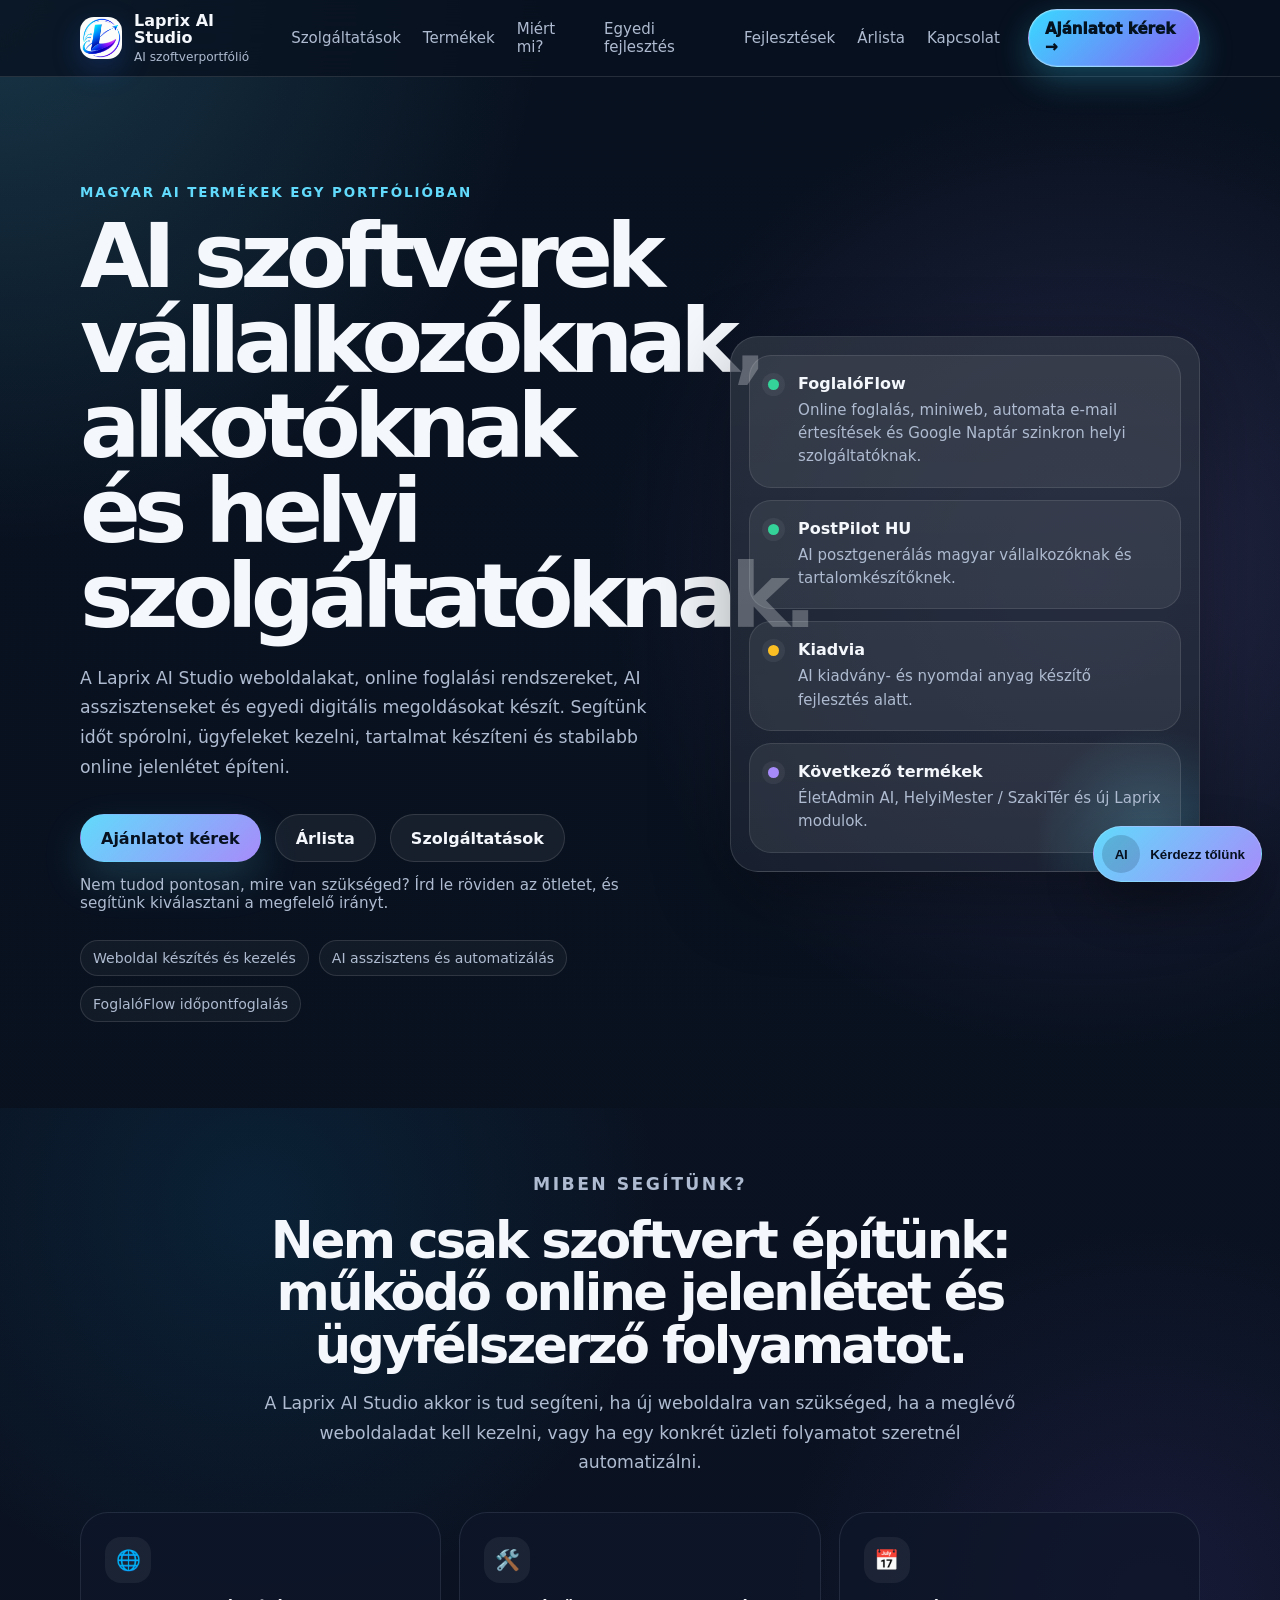
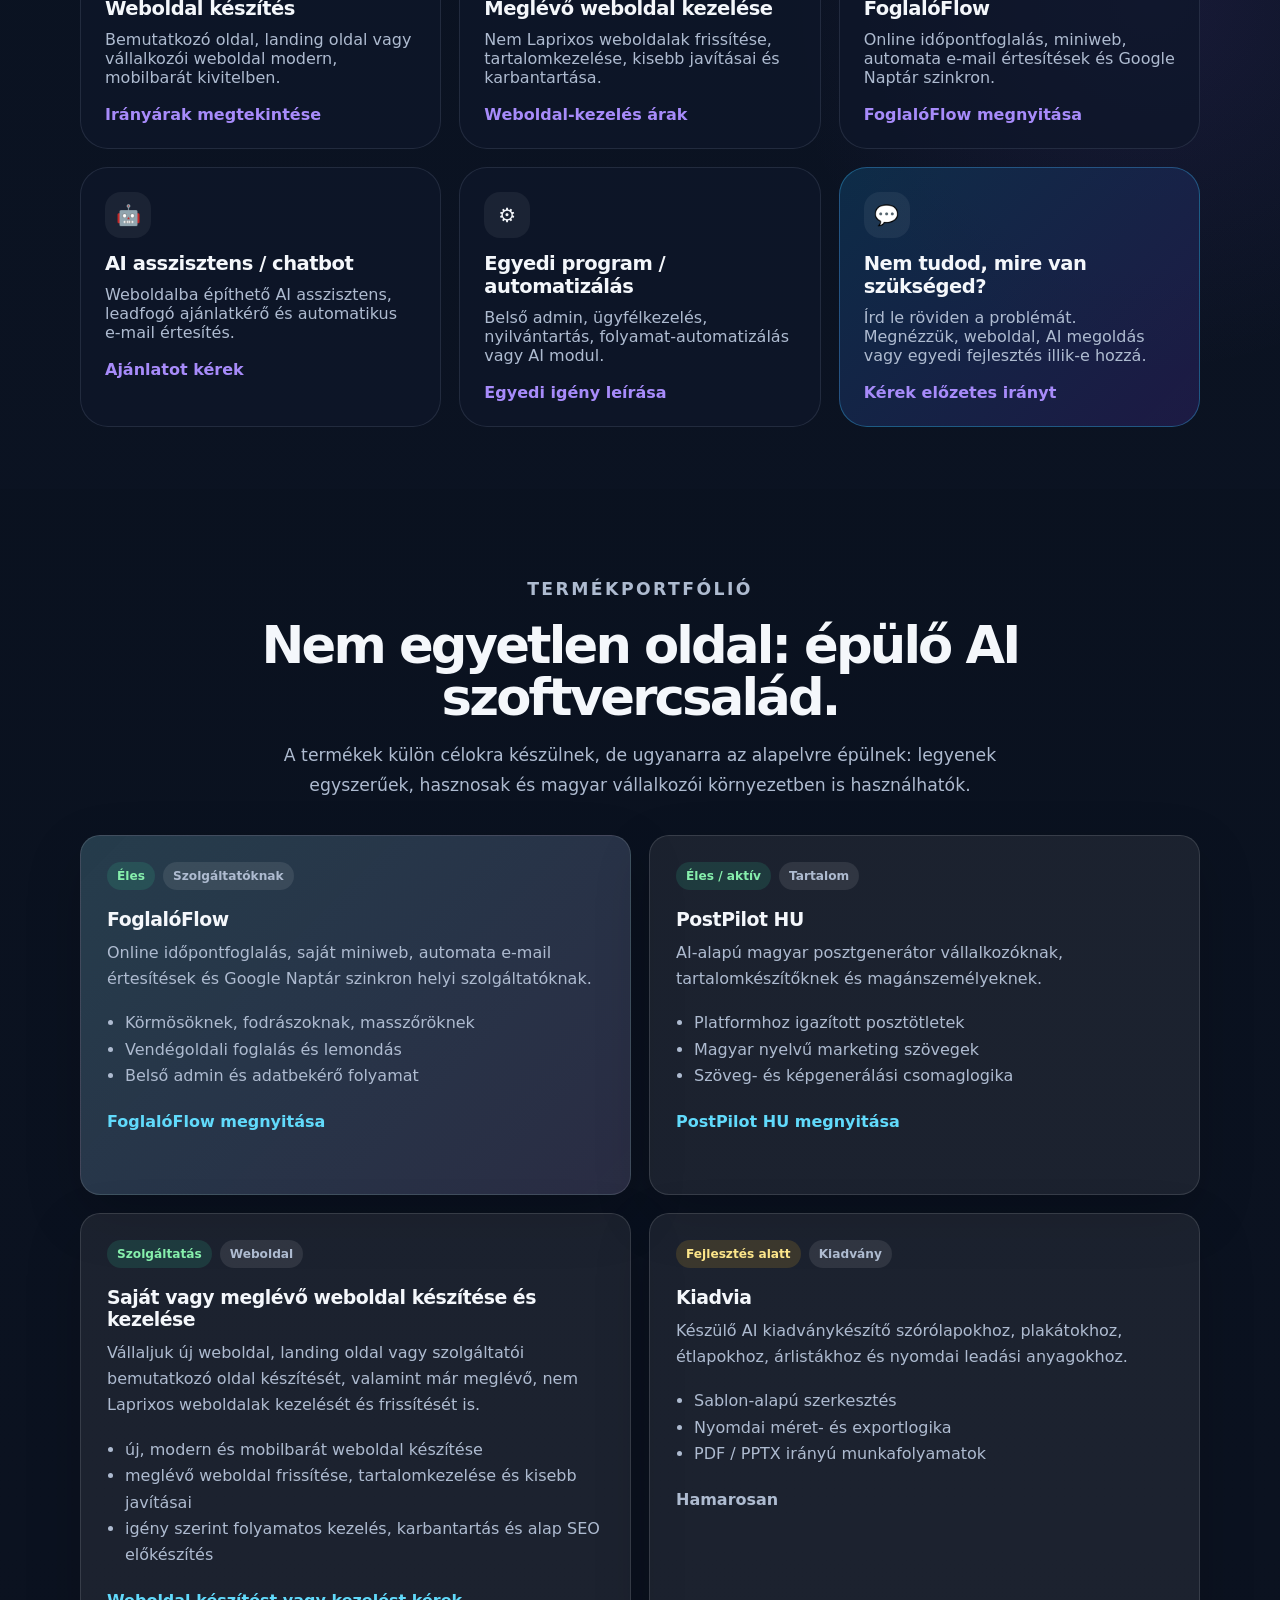
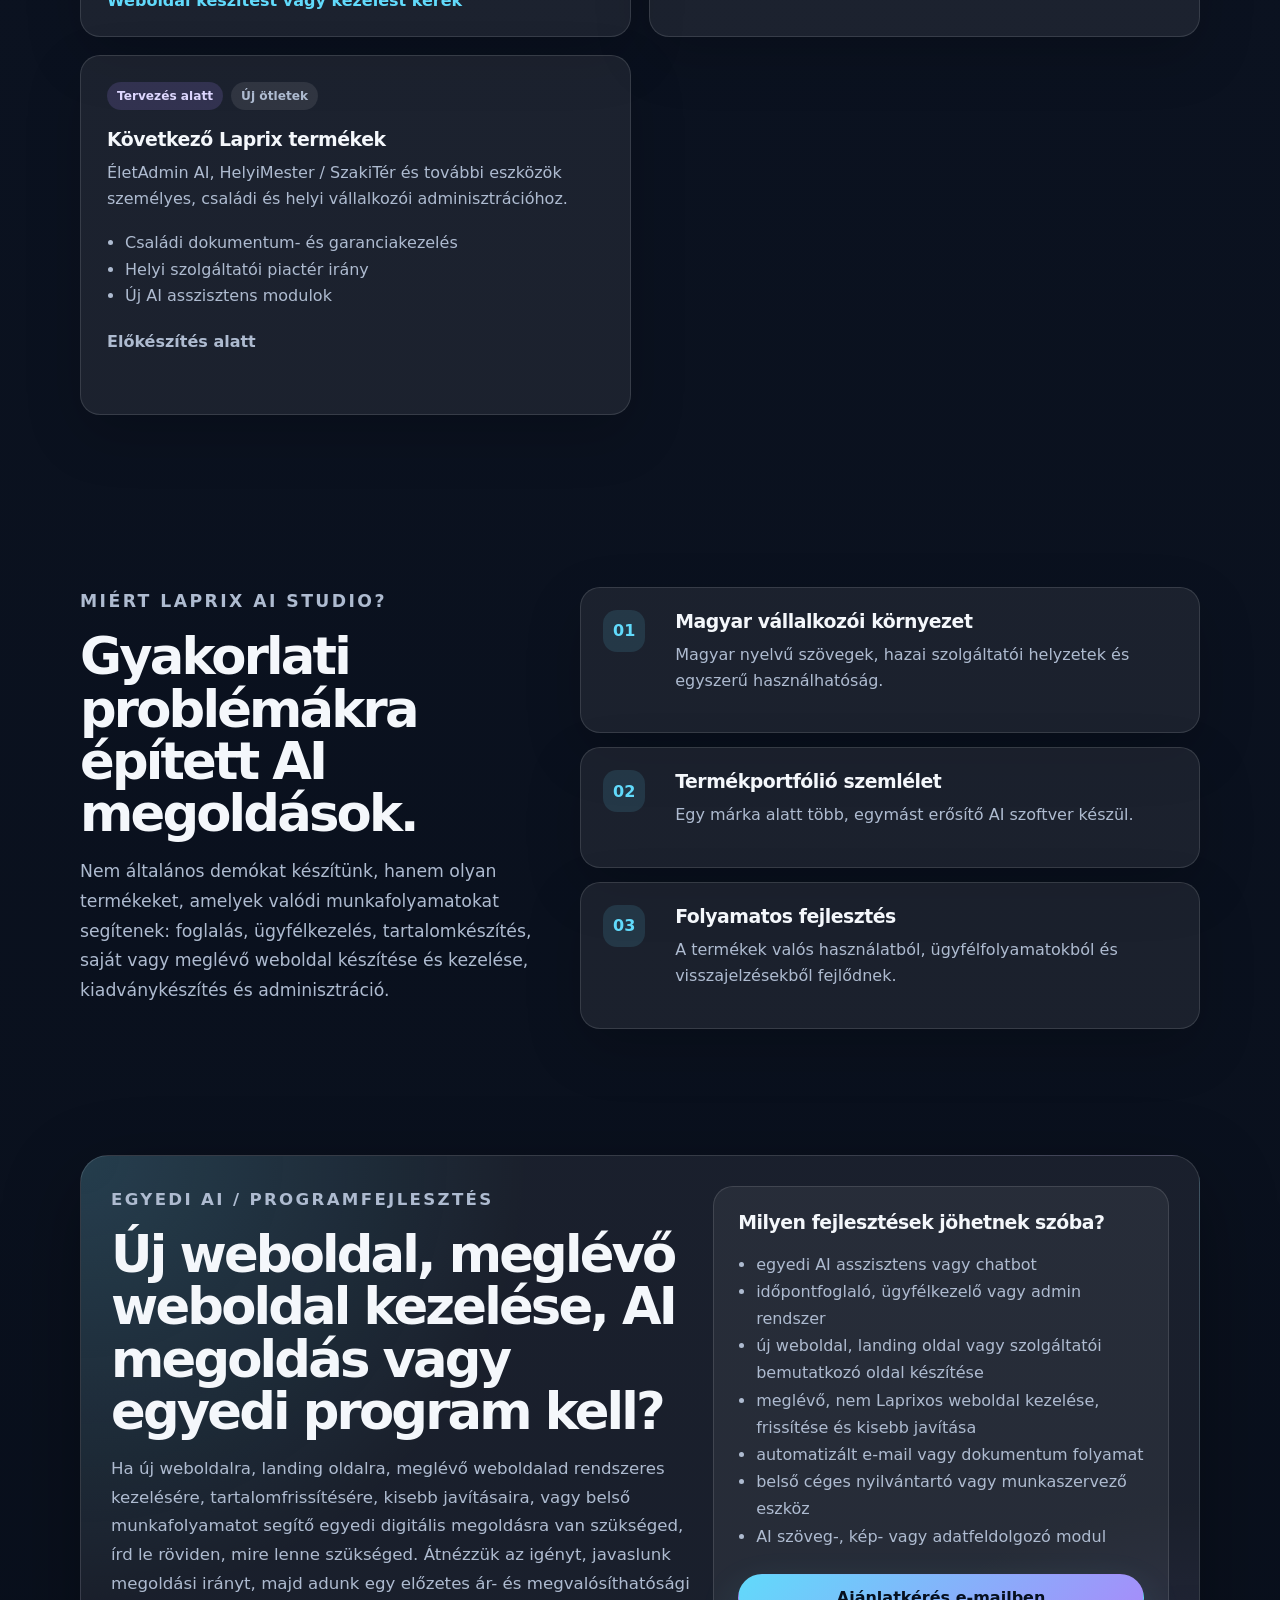
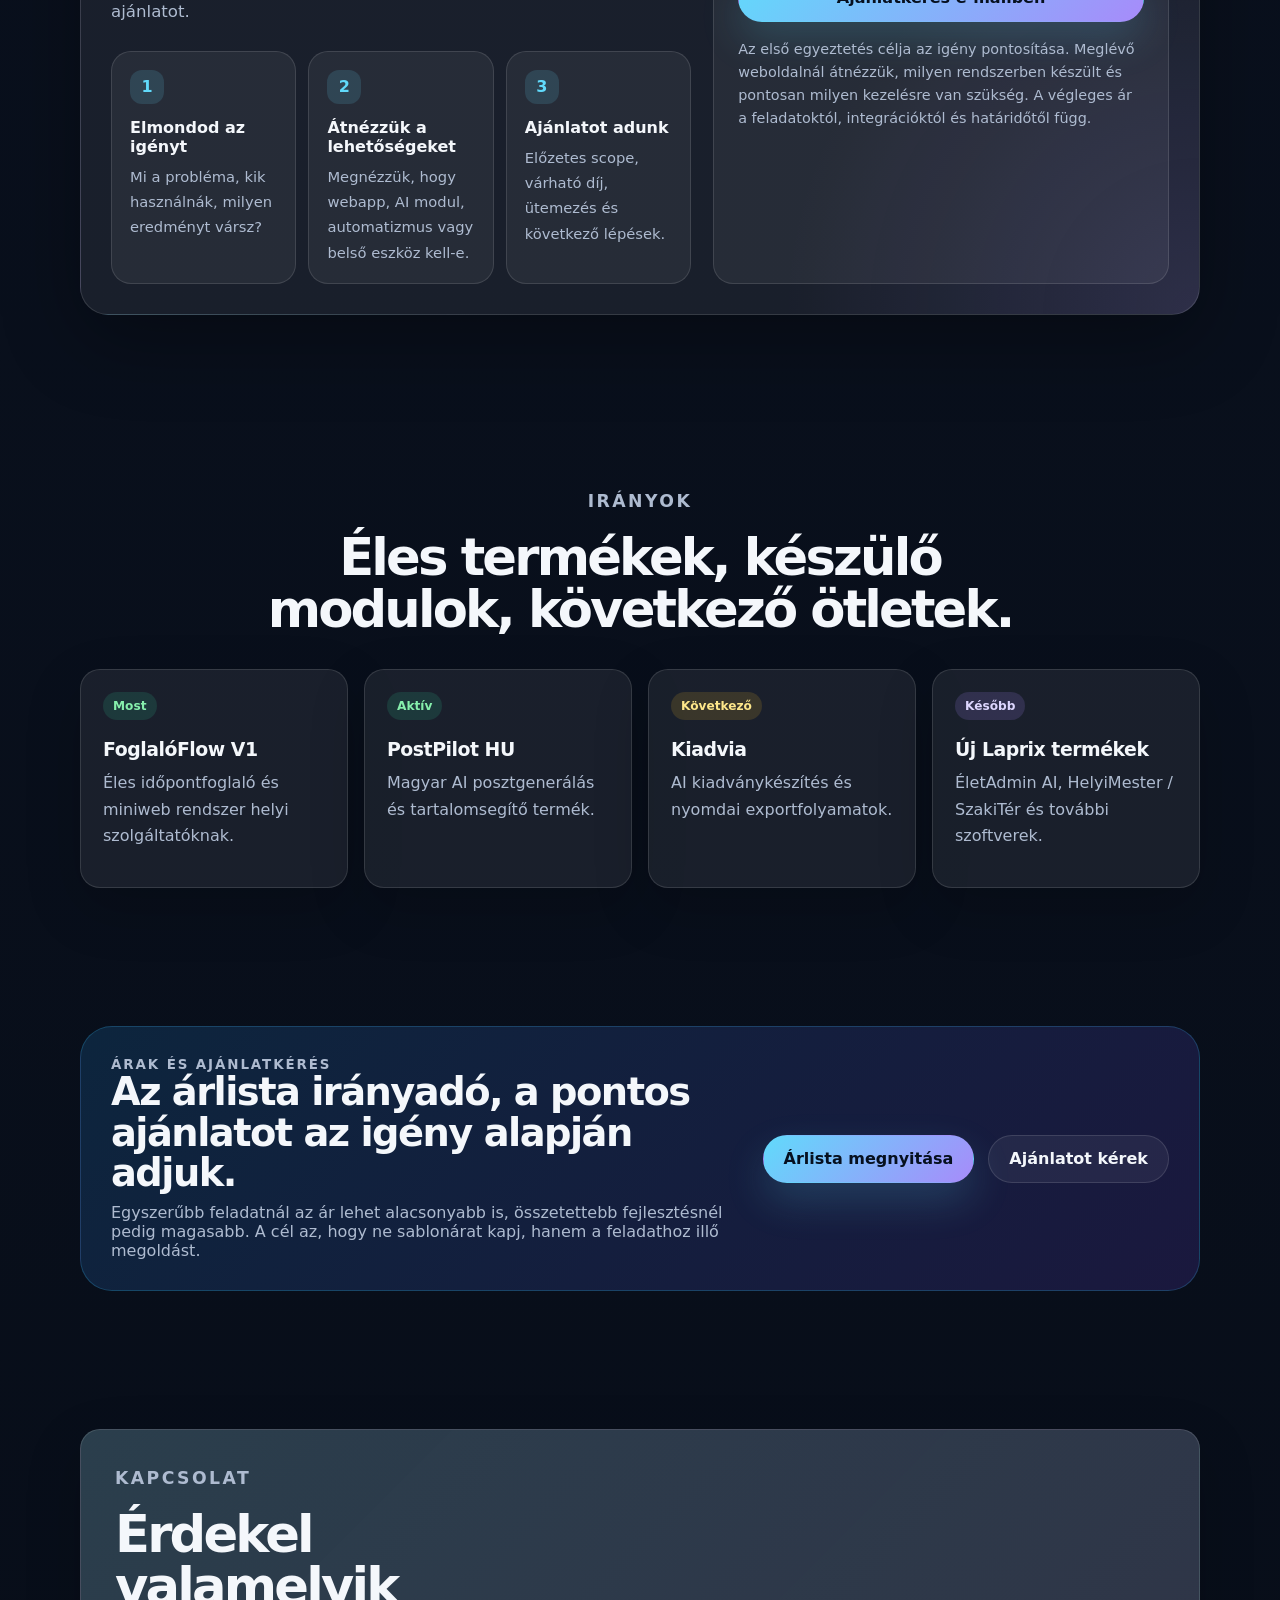
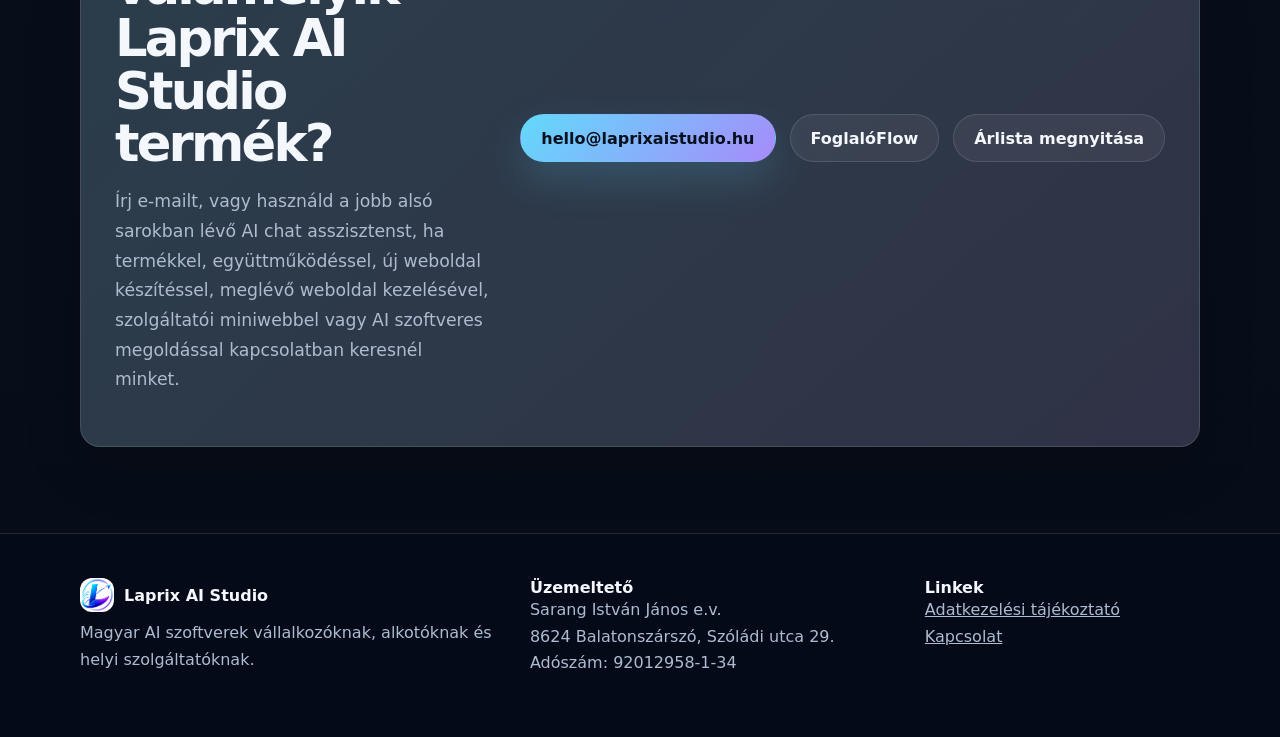
==== commit 7c71fe2d: "Add files via upload Improve desktop quote button contrast" ====
--- a/index.html
+++ b/index.html
@@ -1139,6 +1139,43 @@
 @media (max-width: 460px) {
   .mobile-quick-actions a:first-child {
     font-size: 0.80rem !important;
+  }
+}
+
+  
+
+
+/* Laprix AI Studio V1.18 desktop header CTA contrast fix */
+.nav-links .nav-quote-link,
+.nav-quote-link {
+  background: linear-gradient(135deg, #38d9ff 0%, #8b5cf6 100%) !important;
+  color: #04111f !important;
+  border: 1px solid rgba(255, 255, 255, 0.42) !important;
+  box-shadow:
+    0 12px 34px rgba(56, 217, 255, 0.28),
+    0 0 0 1px rgba(255, 255, 255, 0.10) inset !important;
+  font-weight: 950 !important;
+  opacity: 1 !important;
+  text-shadow: none !important;
+}
+
+.nav-links .nav-quote-link:hover,
+.nav-quote-link:hover {
+  filter: brightness(1.08);
+  transform: translateY(-1px);
+  text-decoration: none !important;
+}
+
+.nav-links .nav-quote-link::after,
+.nav-quote-link::after {
+  content: " →";
+  font-weight: 950;
+}
+
+@media (min-width: 821px) {
+  .nav-links .nav-quote-link {
+    margin-left: 6px;
+    padding: 10px 16px;
   }
 }
 
--- a/styles.css
+++ b/styles.css
@@ -1137,3 +1137,38 @@
   }
 }
 
+
+/* Laprix AI Studio V1.18 desktop header CTA contrast fix */
+.nav-links .nav-quote-link,
+.nav-quote-link {
+  background: linear-gradient(135deg, #38d9ff 0%, #8b5cf6 100%) !important;
+  color: #04111f !important;
+  border: 1px solid rgba(255, 255, 255, 0.42) !important;
+  box-shadow:
+    0 12px 34px rgba(56, 217, 255, 0.28),
+    0 0 0 1px rgba(255, 255, 255, 0.10) inset !important;
+  font-weight: 950 !important;
+  opacity: 1 !important;
+  text-shadow: none !important;
+}
+
+.nav-links .nav-quote-link:hover,
+.nav-quote-link:hover {
+  filter: brightness(1.08);
+  transform: translateY(-1px);
+  text-decoration: none !important;
+}
+
+.nav-links .nav-quote-link::after,
+.nav-quote-link::after {
+  content: " →";
+  font-weight: 950;
+}
+
+@media (min-width: 821px) {
+  .nav-links .nav-quote-link {
+    margin-left: 6px;
+    padding: 10px 16px;
+  }
+}
+
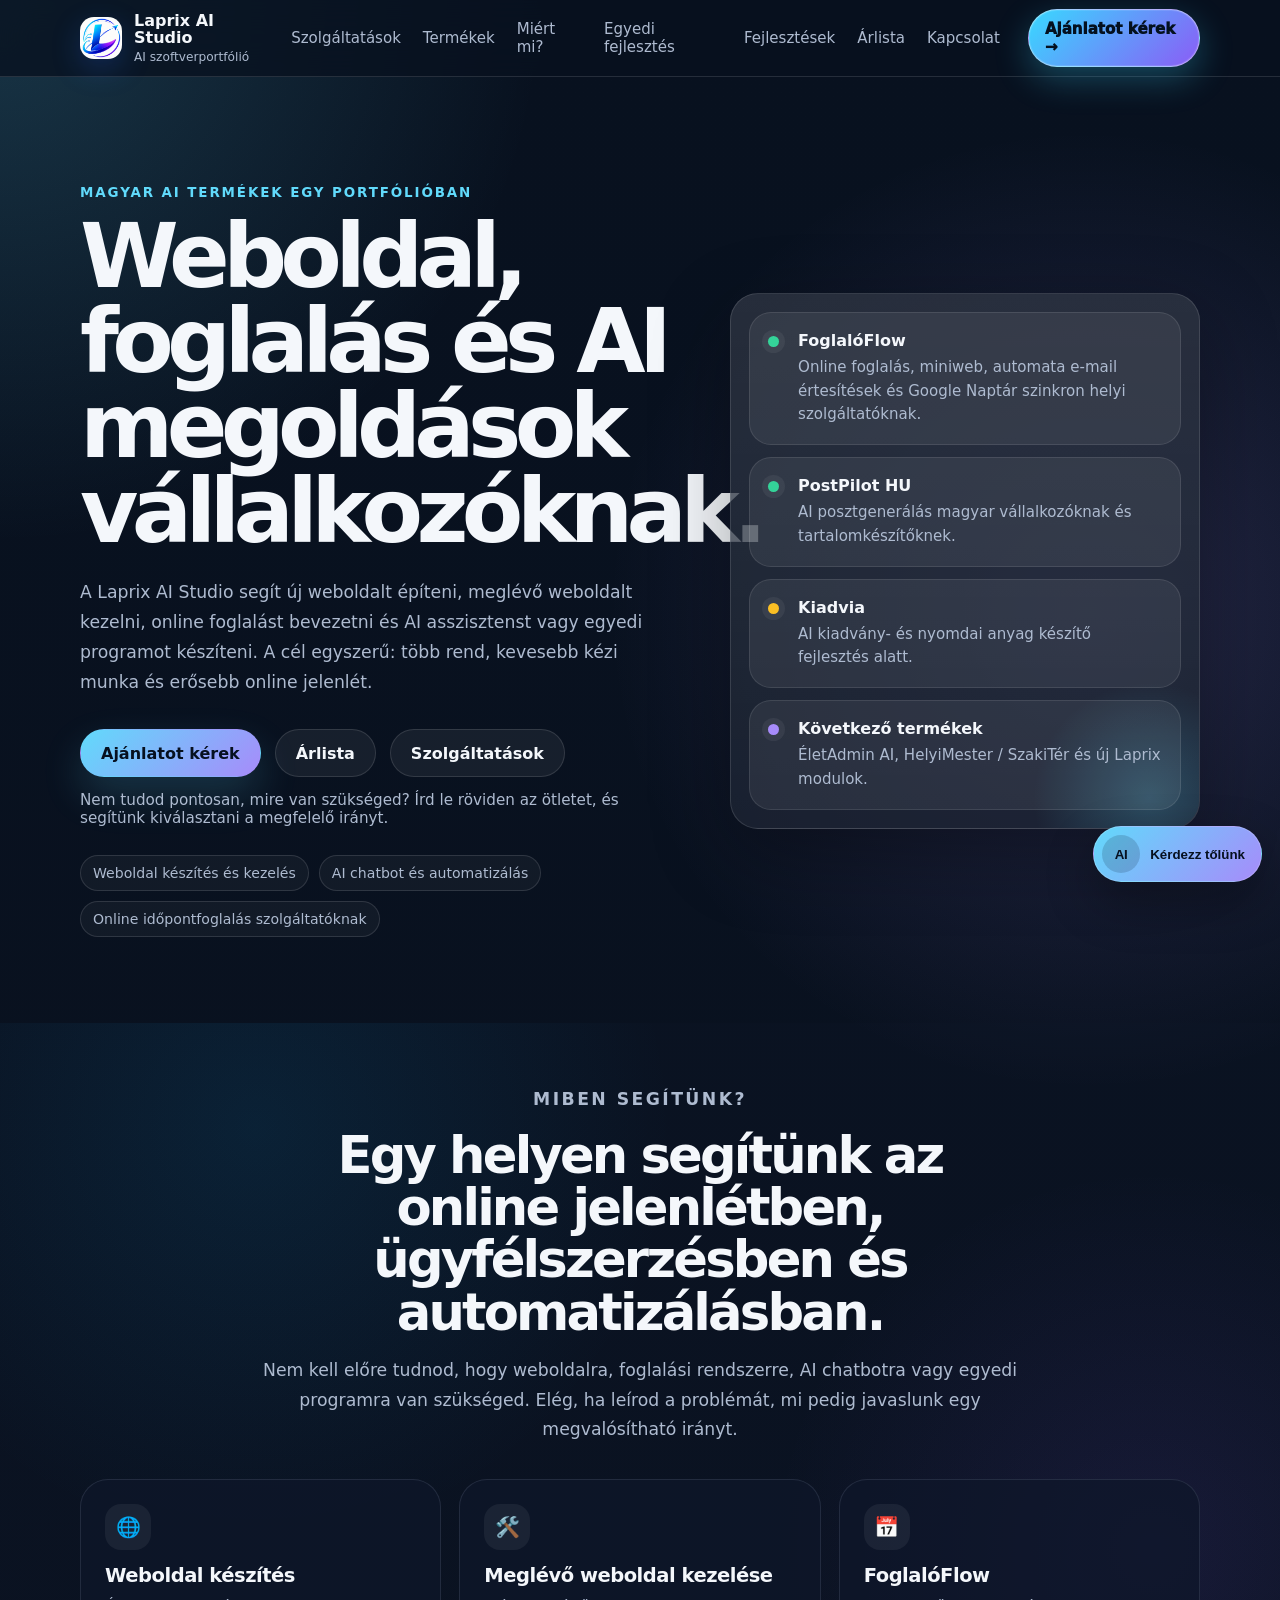
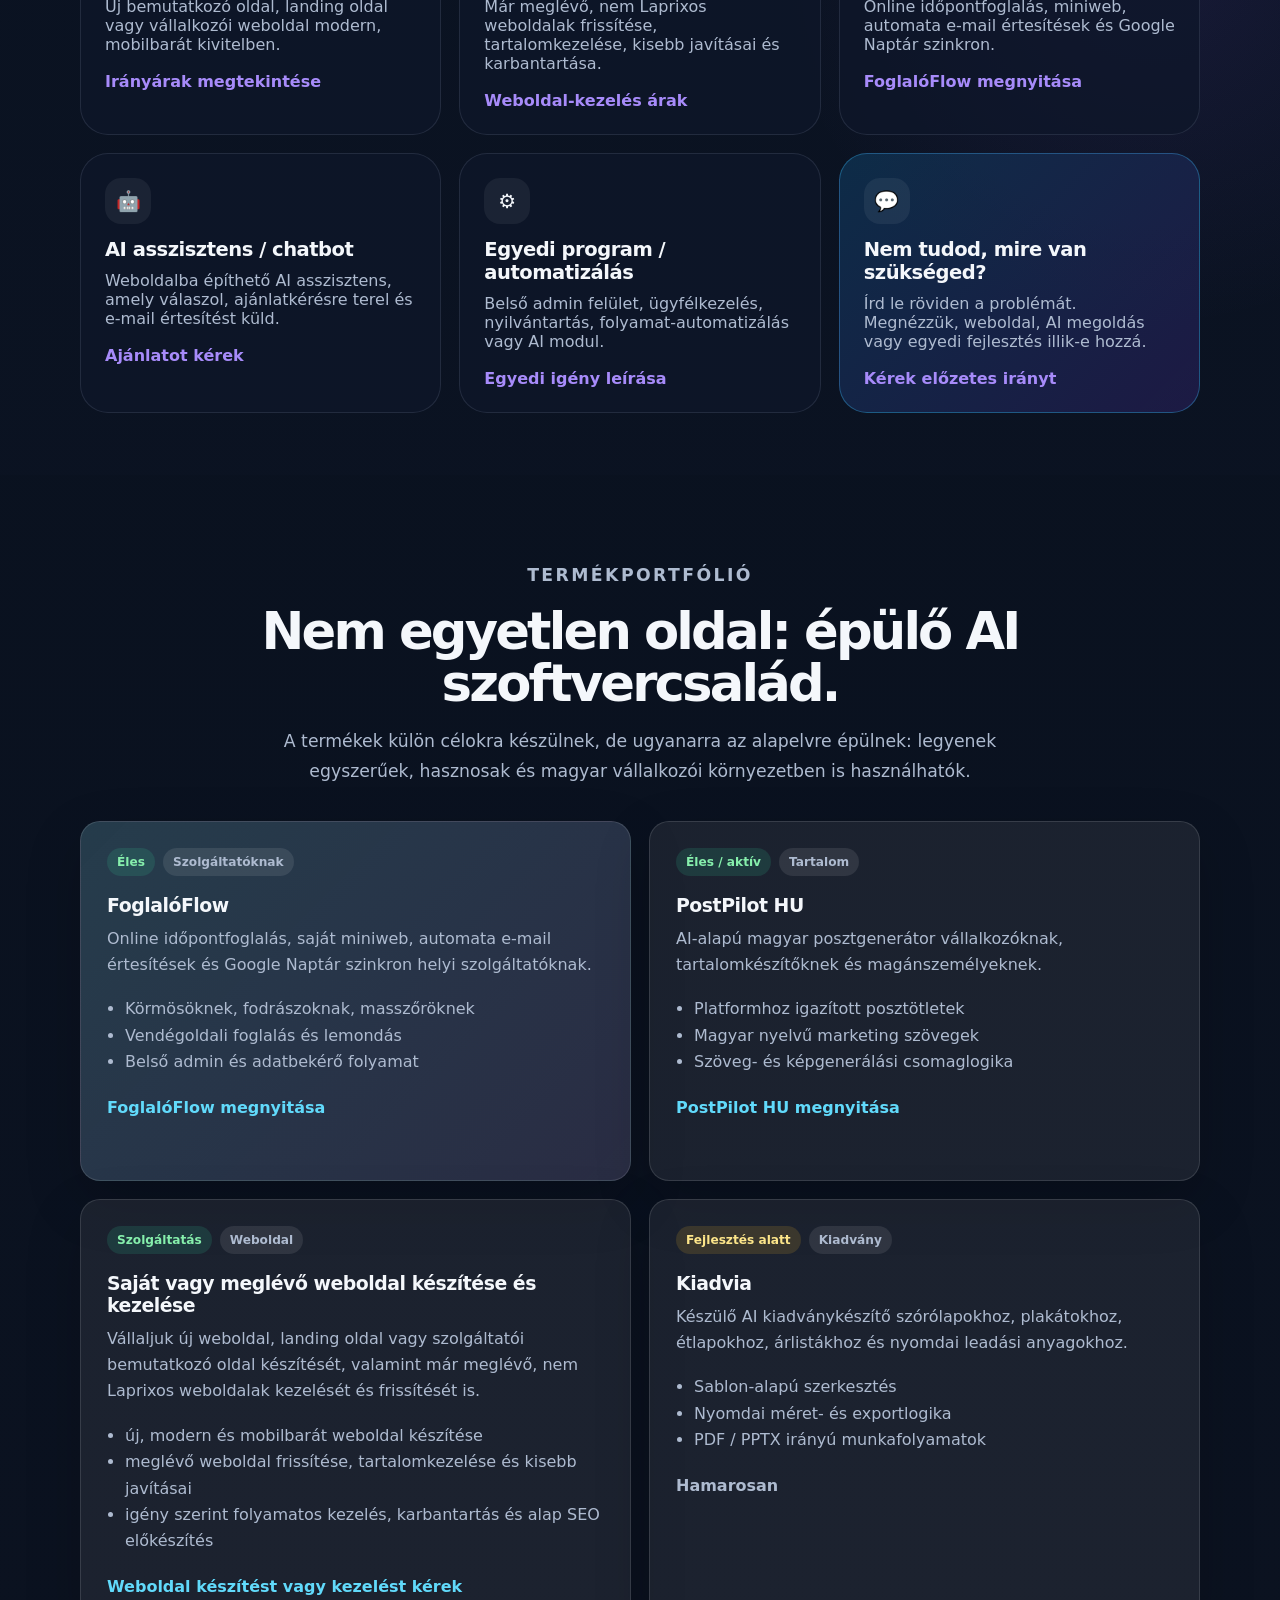
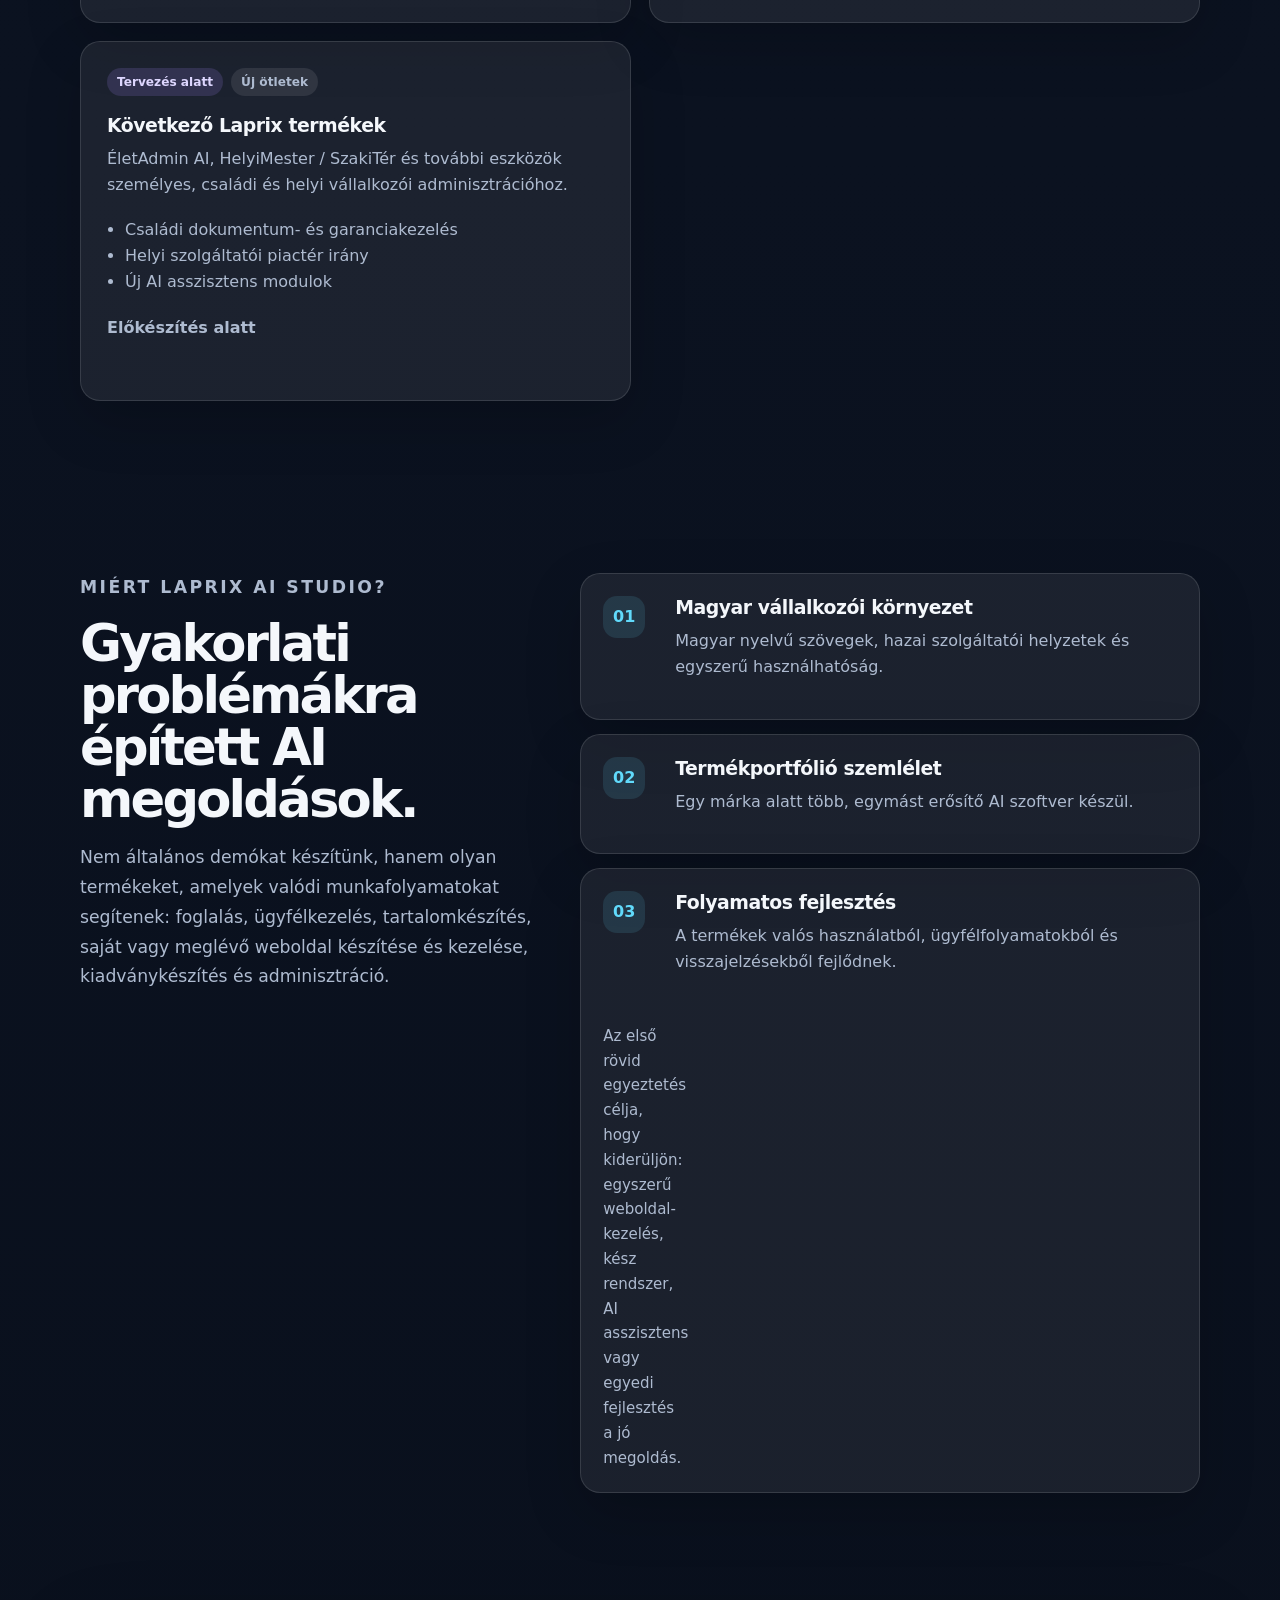
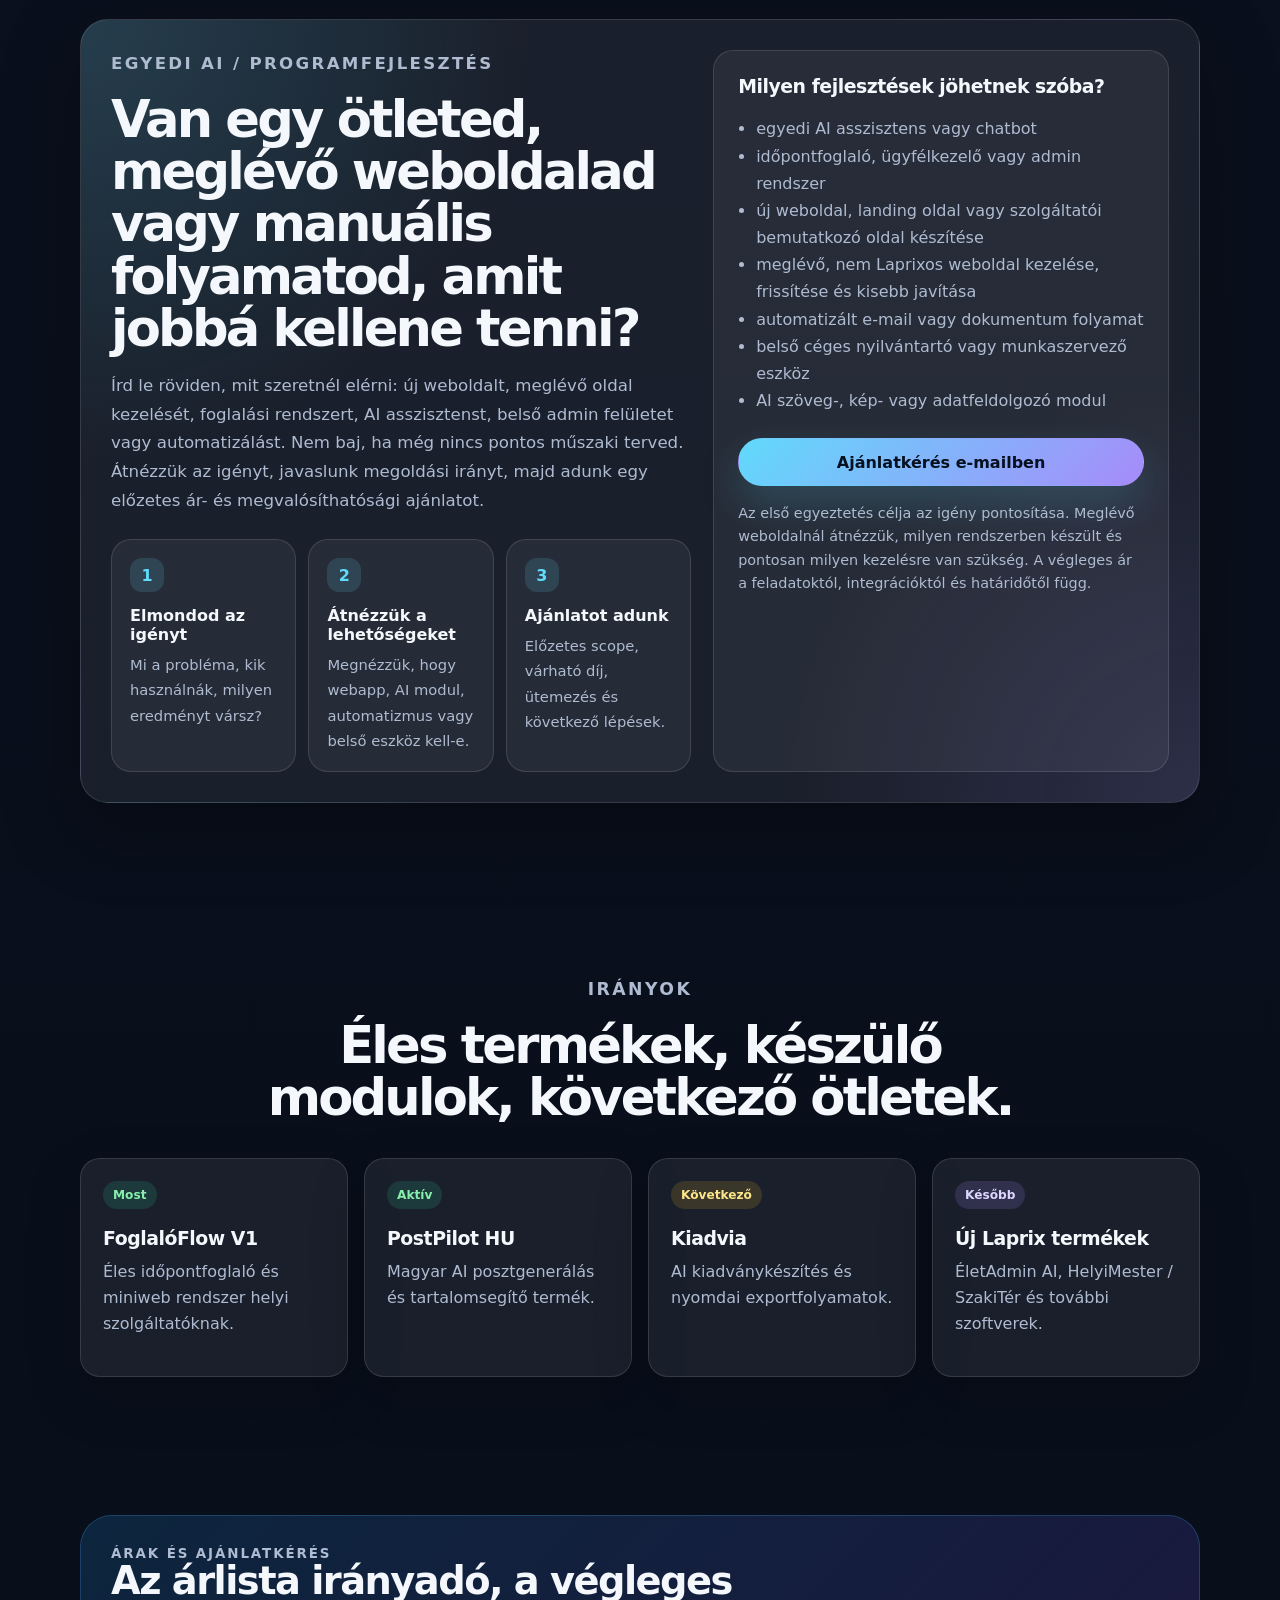
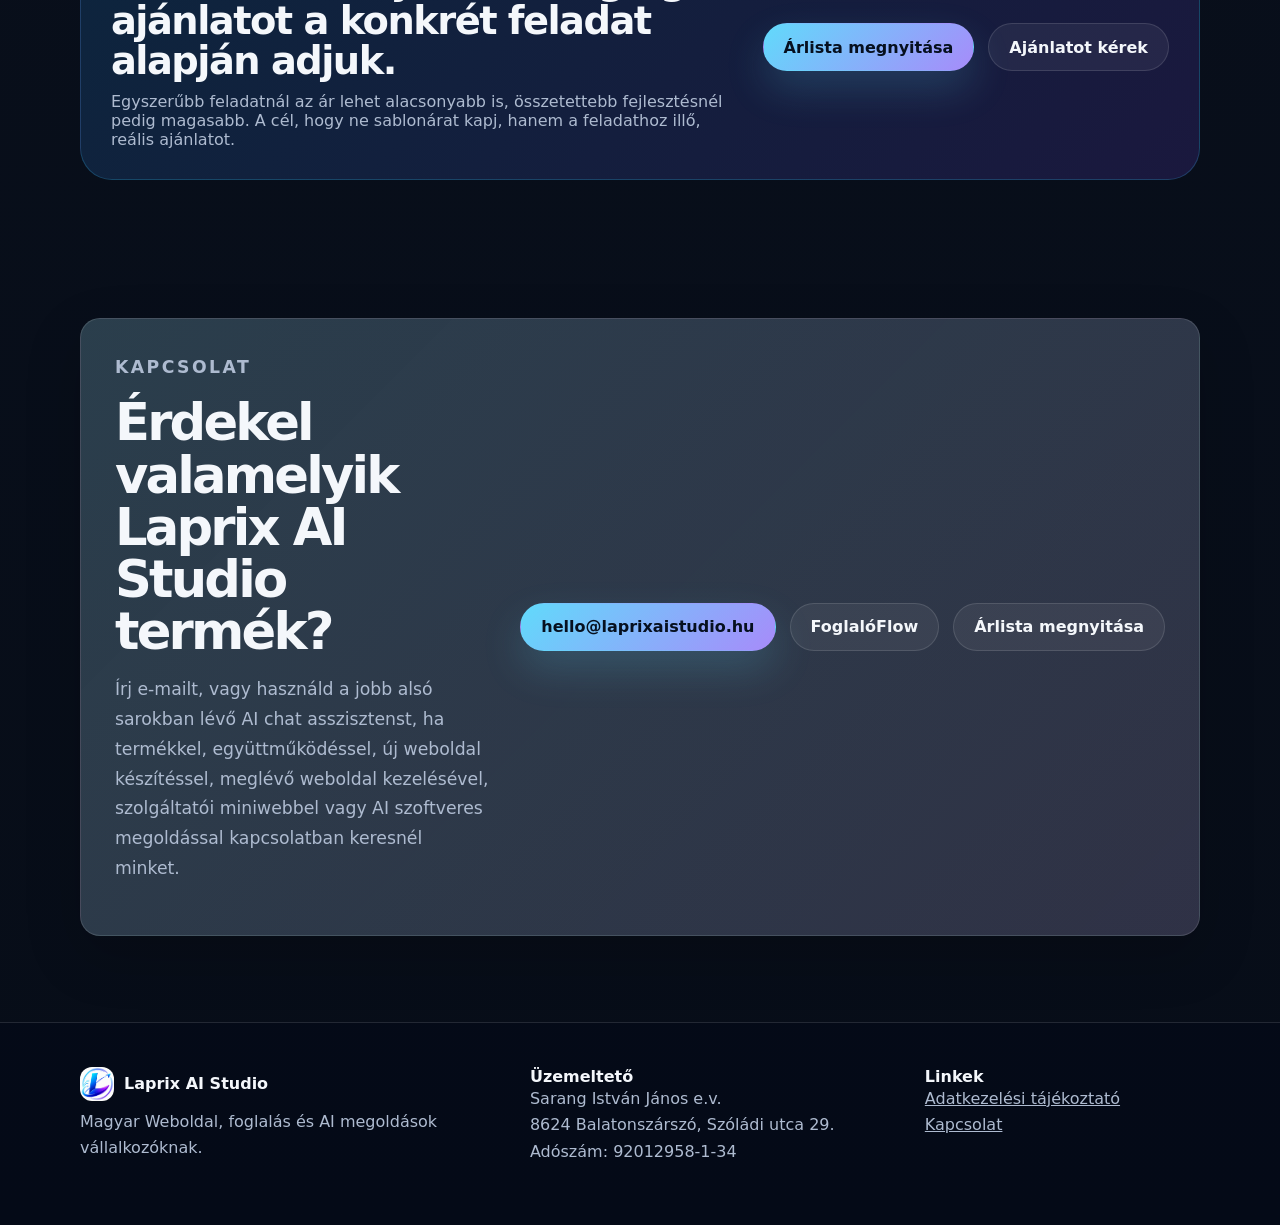
==== commit 4c825a00: "Add files via upload Polish homepage copy" ====
--- a/index.html
+++ b/index.html
@@ -3,11 +3,11 @@
 <head>
   <meta charset="utf-8" />
   <meta name="viewport" content="width=device-width, initial-scale=1" />
-  <title>Laprix AI Studio – Magyar AI szoftverek vállalkozóknak</title>
-  <meta name="description" content="Laprix AI Studio – magyar AI szoftverek vállalkozóknak, alkotóknak és helyi szolgáltatóknak. FoglalóFlow, PostPilot HU, Kiadvia, saját vagy meglévő weboldal készítése és kezelése, egyedi AI/programfejlesztés és további digitális termékek." />
+  <title>Laprix AI Studio – weboldal készítés, AI asszisztens és FoglalóFlow</title>
+  <meta name="description" content="Weboldal készítés és kezelés, AI asszisztens, online időpontfoglalás, FoglalóFlow és egyedi programfejlesztés magyar vállalkozásoknak." />
   <meta name="theme-color" content="#101827" />
-  <meta property="og:title" content="Laprix AI Studio" />
-  <meta property="og:description" content="Magyar AI szoftverek vállalkozóknak, alkotóknak és helyi szolgáltatóknak." />
+  <meta property="og:title" content="Laprix AI Studio – weboldal, AI és foglalási rendszerek" />
+  <meta property="og:description" content="Weboldal készítés, meglévő weboldal kezelése, AI chatbot, FoglalóFlow és egyedi digitális megoldások vállalkozásoknak." />
   <meta property="og:type" content="website" />
   <meta property="og:url" content="https://laprixaistudio.hu" />
   <meta property="og:image" content="https://laprixaistudio.hu/assets/laprix-logo.png" />
@@ -1179,6 +1179,17 @@
   }
 }
 
+  
+
+
+/* Laprix AI Studio V1.19 copy polish support */
+.custom-dev-note {
+  margin: 14px 0 0;
+  color: var(--muted);
+  font-size: 0.94rem;
+  line-height: 1.55;
+}
+
   </style>
     <!-- Laprix inline critical CSS fallback end -->
 
@@ -1230,9 +1241,9 @@
       <div class="container hero-grid">
         <div class="hero-copy">
           <p class="eyebrow">Magyar AI termékek egy portfólióban</p>
-          <h1>AI szoftverek vállalkozóknak, alkotóknak és helyi szolgáltatóknak.</h1>
+          <h1>Weboldal, foglalás és AI megoldások vállalkozóknak.</h1>
           <p class="lead">
-            A Laprix AI Studio weboldalakat, online foglalási rendszereket, AI asszisztenseket és egyedi digitális megoldásokat készít. Segítünk időt spórolni, ügyfeleket kezelni, tartalmat készíteni és stabilabb online jelenlétet építeni.
+            A Laprix AI Studio segít új weboldalt építeni, meglévő weboldalt kezelni, online foglalást bevezetni és AI asszisztenst vagy egyedi programot készíteni. A cél egyszerű: több rend, kevesebb kézi munka és erősebb online jelenlét.
           </p>
           <div class="hero-actions">
             <a class="button primary" href="#egyedi-fejlesztes">Ajánlatot kérek</a>
@@ -1246,8 +1257,8 @@
 
           <div class="trust-row" aria-label="Fő bizalmi elemek">
             <span>Weboldal készítés és kezelés</span>
-            <span>AI asszisztens és automatizálás</span>
-            <span>FoglalóFlow időpontfoglalás</span>
+            <span>AI chatbot és automatizálás</span>
+            <span>Online időpontfoglalás szolgáltatóknak</span>
           </div>
         </div>
 
@@ -1290,10 +1301,9 @@
       <div class="container">
         <div class="section-heading">
           <p class="eyebrow">Miben segítünk?</p>
-          <h2>Nem csak szoftvert építünk: működő online jelenlétet és ügyfélszerző folyamatot.</h2>
+          <h2>Egy helyen segítünk az online jelenlétben, ügyfélszerzésben és automatizálásban.</h2>
           <p>
-            A Laprix AI Studio akkor is tud segíteni, ha új weboldalra van szükséged, ha a meglévő
-            weboldaladat kell kezelni, vagy ha egy konkrét üzleti folyamatot szeretnél automatizálni.
+            Nem kell előre tudnod, hogy weboldalra, foglalási rendszerre, AI chatbotra vagy egyedi programra van szükséged. Elég, ha leírod a problémát, mi pedig javaslunk egy megvalósítható irányt.
           </p>
         </div>
 
@@ -1301,14 +1311,14 @@
           <article class="service-focus-card">
             <span class="service-icon">🌐</span>
             <h3>Weboldal készítés</h3>
-            <p>Bemutatkozó oldal, landing oldal vagy vállalkozói weboldal modern, mobilbarát kivitelben.</p>
+            <p>Új bemutatkozó oldal, landing oldal vagy vállalkozói weboldal modern, mobilbarát kivitelben.</p>
             <a href="/arlista.html">Irányárak megtekintése</a>
           </article>
 
           <article class="service-focus-card">
             <span class="service-icon">🛠️</span>
             <h3>Meglévő weboldal kezelése</h3>
-            <p>Nem Laprixos weboldalak frissítése, tartalomkezelése, kisebb javításai és karbantartása.</p>
+            <p>Már meglévő, nem Laprixos weboldalak frissítése, tartalomkezelése, kisebb javításai és karbantartása.</p>
             <a href="/arlista.html">Weboldal-kezelés árak</a>
           </article>
 
@@ -1322,14 +1332,14 @@
           <article class="service-focus-card">
             <span class="service-icon">🤖</span>
             <h3>AI asszisztens / chatbot</h3>
-            <p>Weboldalba építhető AI asszisztens, leadfogó ajánlatkérő és automatikus e-mail értesítés.</p>
+            <p>Weboldalba építhető AI asszisztens, amely válaszol, ajánlatkérésre terel és e-mail értesítést küld.</p>
             <a href="/#egyedi-fejlesztes">Ajánlatot kérek</a>
           </article>
 
           <article class="service-focus-card">
             <span class="service-icon">⚙️</span>
             <h3>Egyedi program / automatizálás</h3>
-            <p>Belső admin, ügyfélkezelés, nyilvántartás, folyamat-automatizálás vagy AI modul.</p>
+            <p>Belső admin felület, ügyfélkezelés, nyilvántartás, folyamat-automatizálás vagy AI modul.</p>
             <a href="/#egyedi-fejlesztes">Egyedi igény leírása</a>
           </article>
 
@@ -1481,7 +1491,11 @@
               <h3>Folyamatos fejlesztés</h3>
               <p>A termékek valós használatból, ügyfélfolyamatokból és visszajelzésekből fejlődnek.</p>
             </div>
-          </div>
+          
+          <p class="custom-dev-note">
+            Az első rövid egyeztetés célja, hogy kiderüljön: egyszerű weboldal-kezelés, kész rendszer, AI asszisztens vagy egyedi fejlesztés a jó megoldás.
+          </p>
+        </div>
         </div>
       </div>
     </section>
@@ -1491,11 +1505,9 @@
       <div class="container custom-dev-card">
         <div class="custom-dev-copy">
           <p class="eyebrow">Egyedi AI / programfejlesztés</p>
-          <h2>Új weboldal, meglévő weboldal kezelése, AI megoldás vagy egyedi program kell?</h2>
+          <h2>Van egy ötleted, meglévő weboldalad vagy manuális folyamatod, amit jobbá kellene tenni?</h2>
           <p>
-            Ha új weboldalra, landing oldalra, meglévő weboldalad rendszeres kezelésére,
-            tartalomfrissítésére, kisebb javításaira, vagy belső munkafolyamatot segítő
-            egyedi digitális megoldásra van szükséged, írd le röviden, mire lenne szükséged. Átnézzük az igényt,
+            Írd le röviden, mit szeretnél elérni: új weboldalt, meglévő oldal kezelését, foglalási rendszert, AI asszisztenst, belső admin felületet vagy automatizálást. Nem baj, ha még nincs pontos műszaki terved. Átnézzük az igényt,
             javaslunk megoldási irányt, majd adunk egy előzetes ár- és megvalósíthatósági ajánlatot.
           </p>
 
@@ -1582,10 +1594,9 @@
       <div class="container price-reminder-card">
         <div>
           <p class="eyebrow">Árak és ajánlatkérés</p>
-          <h2>Az árlista irányadó, a pontos ajánlatot az igény alapján adjuk.</h2>
+          <h2>Az árlista irányadó, a végleges ajánlatot a konkrét feladat alapján adjuk.</h2>
           <p>
-            Egyszerűbb feladatnál az ár lehet alacsonyabb is, összetettebb fejlesztésnél pedig magasabb.
-            A cél az, hogy ne sablonárat kapj, hanem a feladathoz illő megoldást.
+            Egyszerűbb feladatnál az ár lehet alacsonyabb is, összetettebb fejlesztésnél pedig magasabb. A cél, hogy ne sablonárat kapj, hanem a feladathoz illő, reális ajánlatot.
           </p>
         </div>
         <div class="contact-actions">
@@ -1622,7 +1633,7 @@
           <img src="/assets/laprix-logo.png" alt="" width="34" height="34" />
           <strong>Laprix AI Studio</strong>
         </div>
-        <p>Magyar AI szoftverek vállalkozóknak, alkotóknak és helyi szolgáltatóknak.</p>
+        <p>Magyar Weboldal, foglalás és AI megoldások vállalkozóknak.</p>
       </div>
       <div>
         <strong>Üzemeltető</strong>
--- a/styles.css
+++ b/styles.css
@@ -1172,3 +1172,12 @@
   }
 }
 
+
+/* Laprix AI Studio V1.19 copy polish support */
+.custom-dev-note {
+  margin: 14px 0 0;
+  color: var(--muted);
+  font-size: 0.94rem;
+  line-height: 1.55;
+}
+
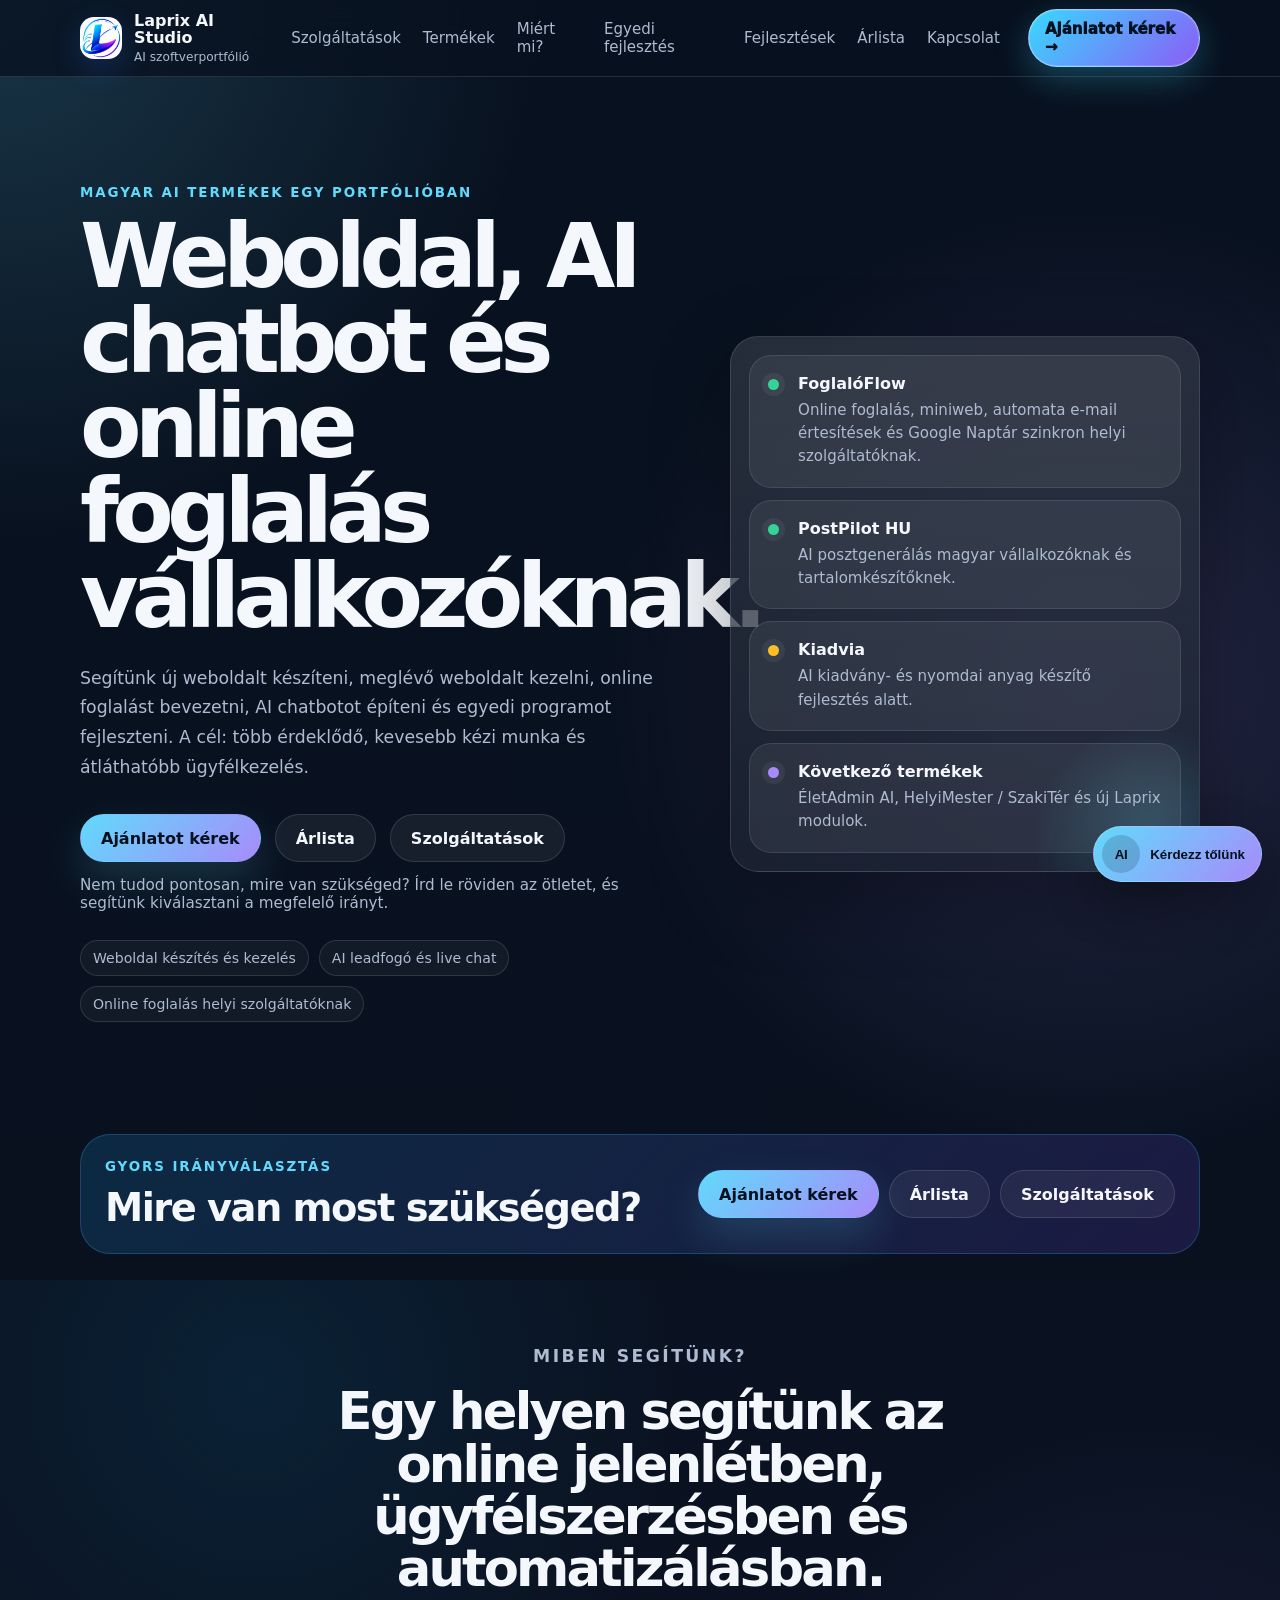
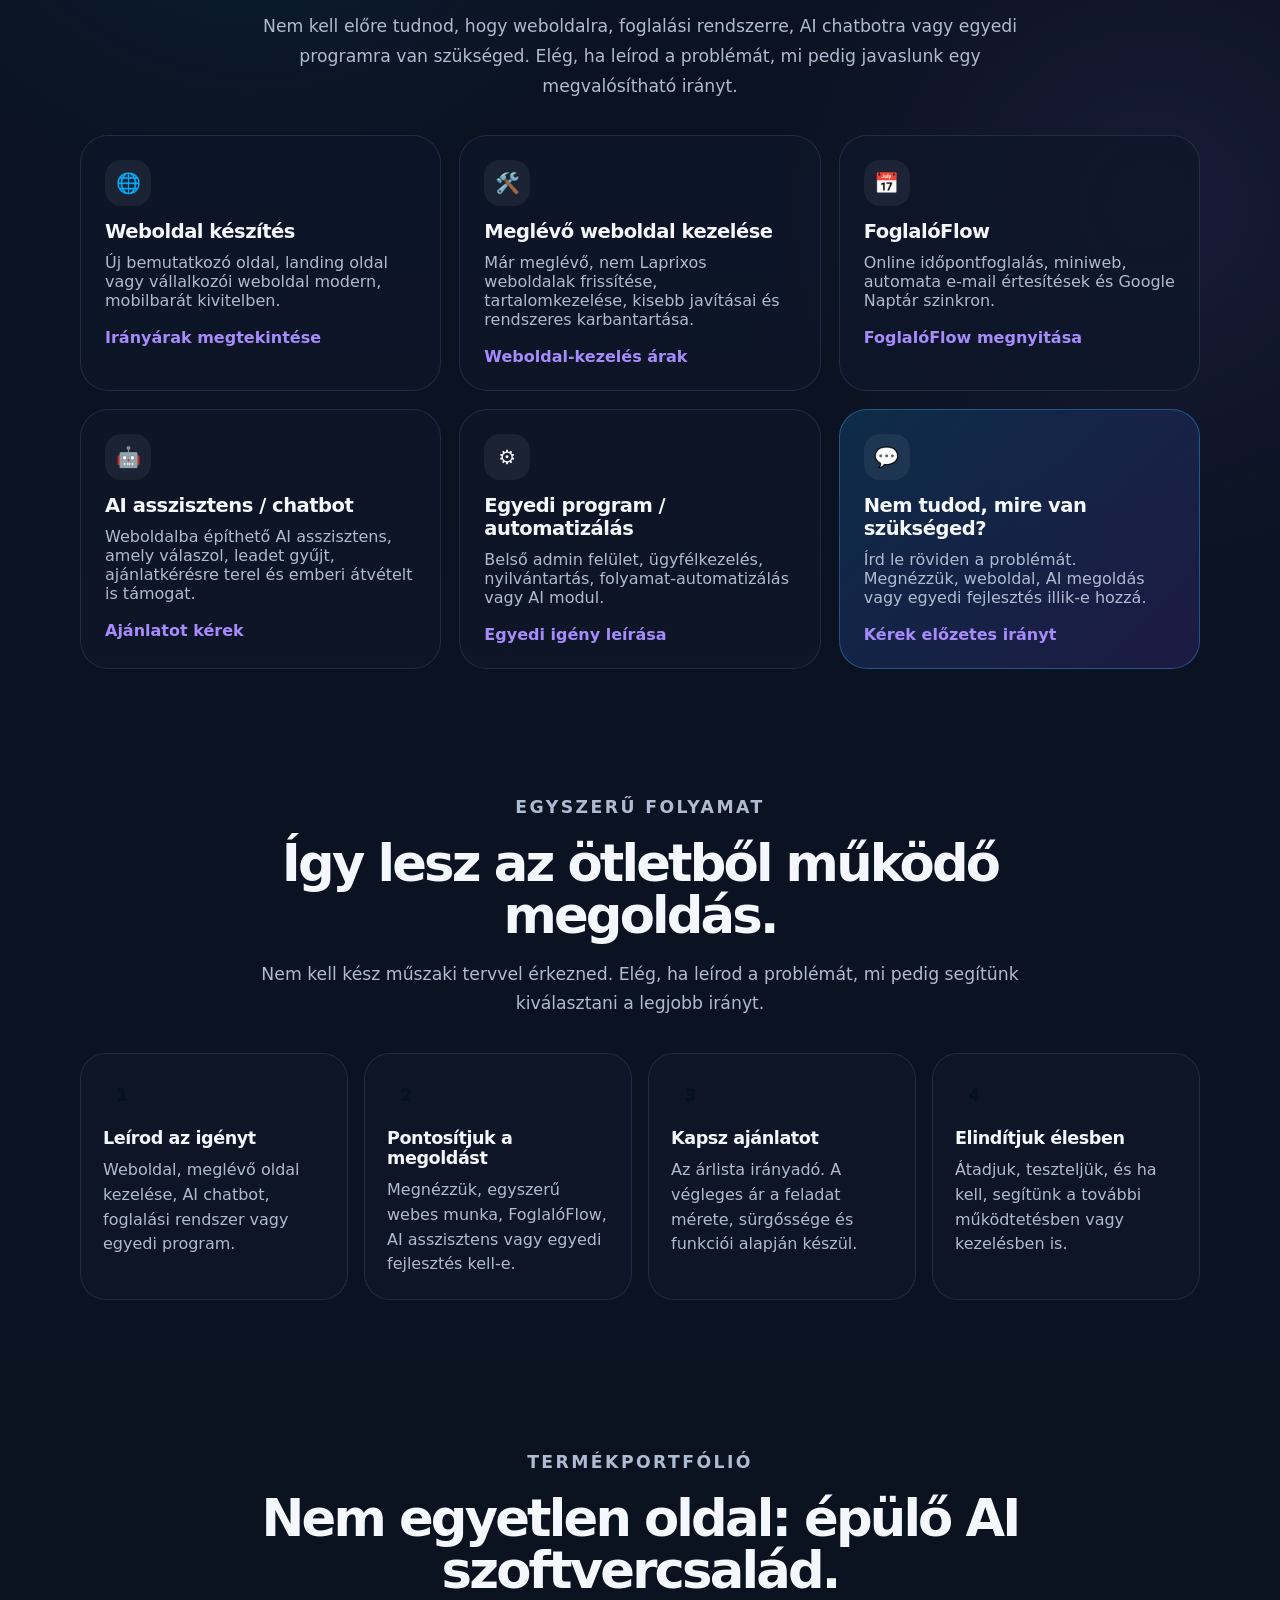
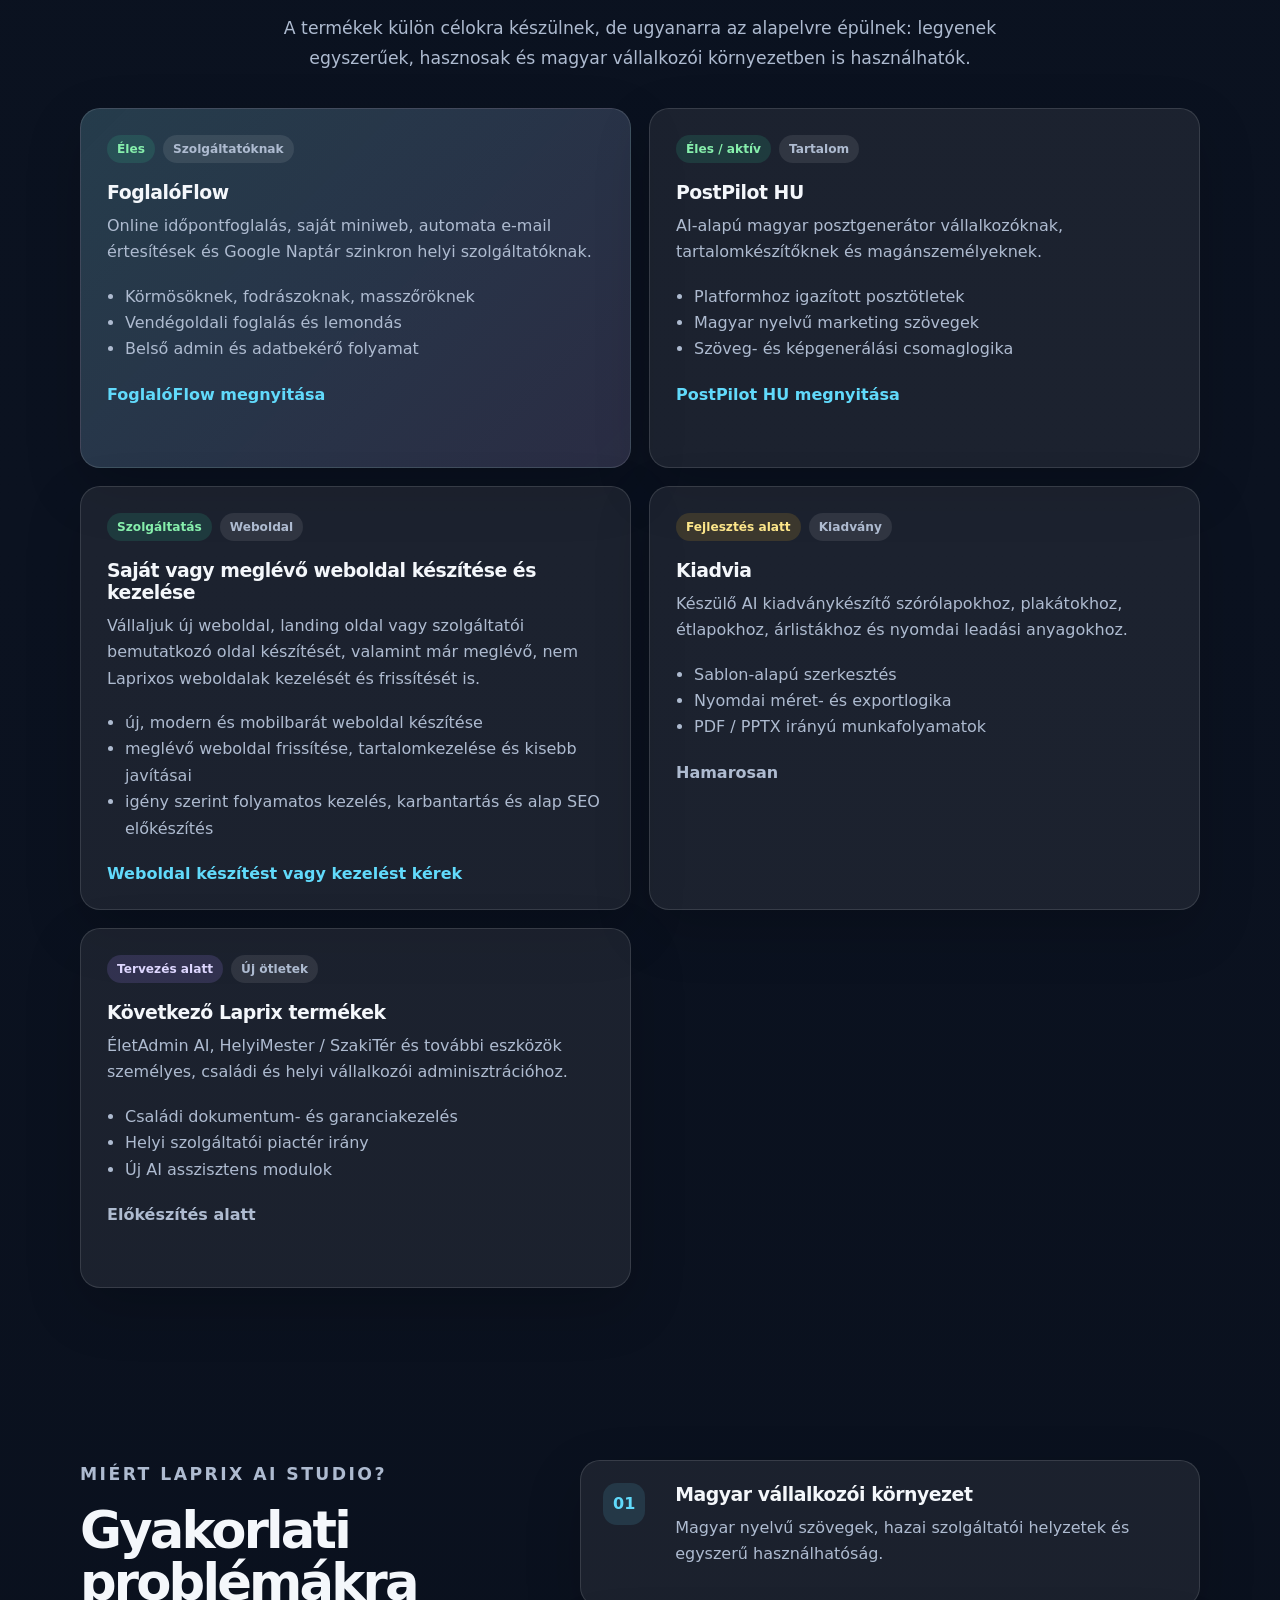
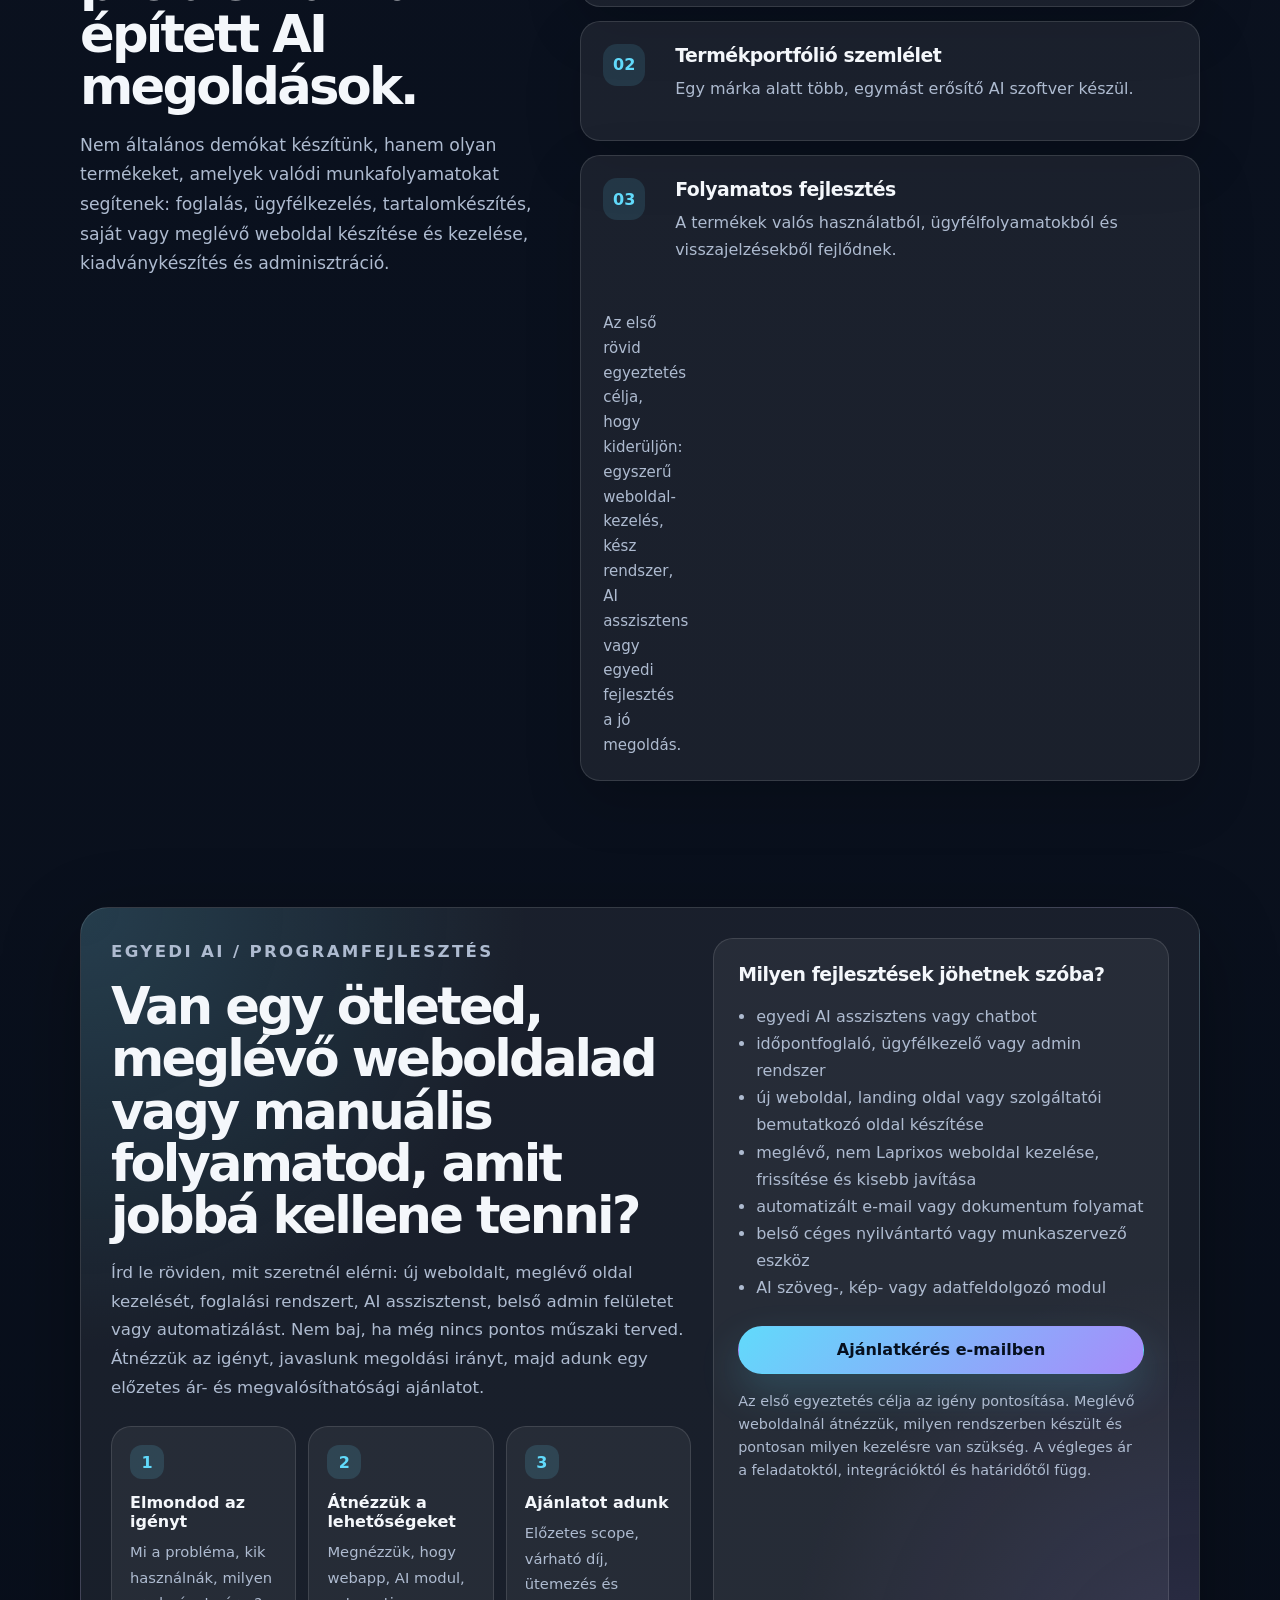
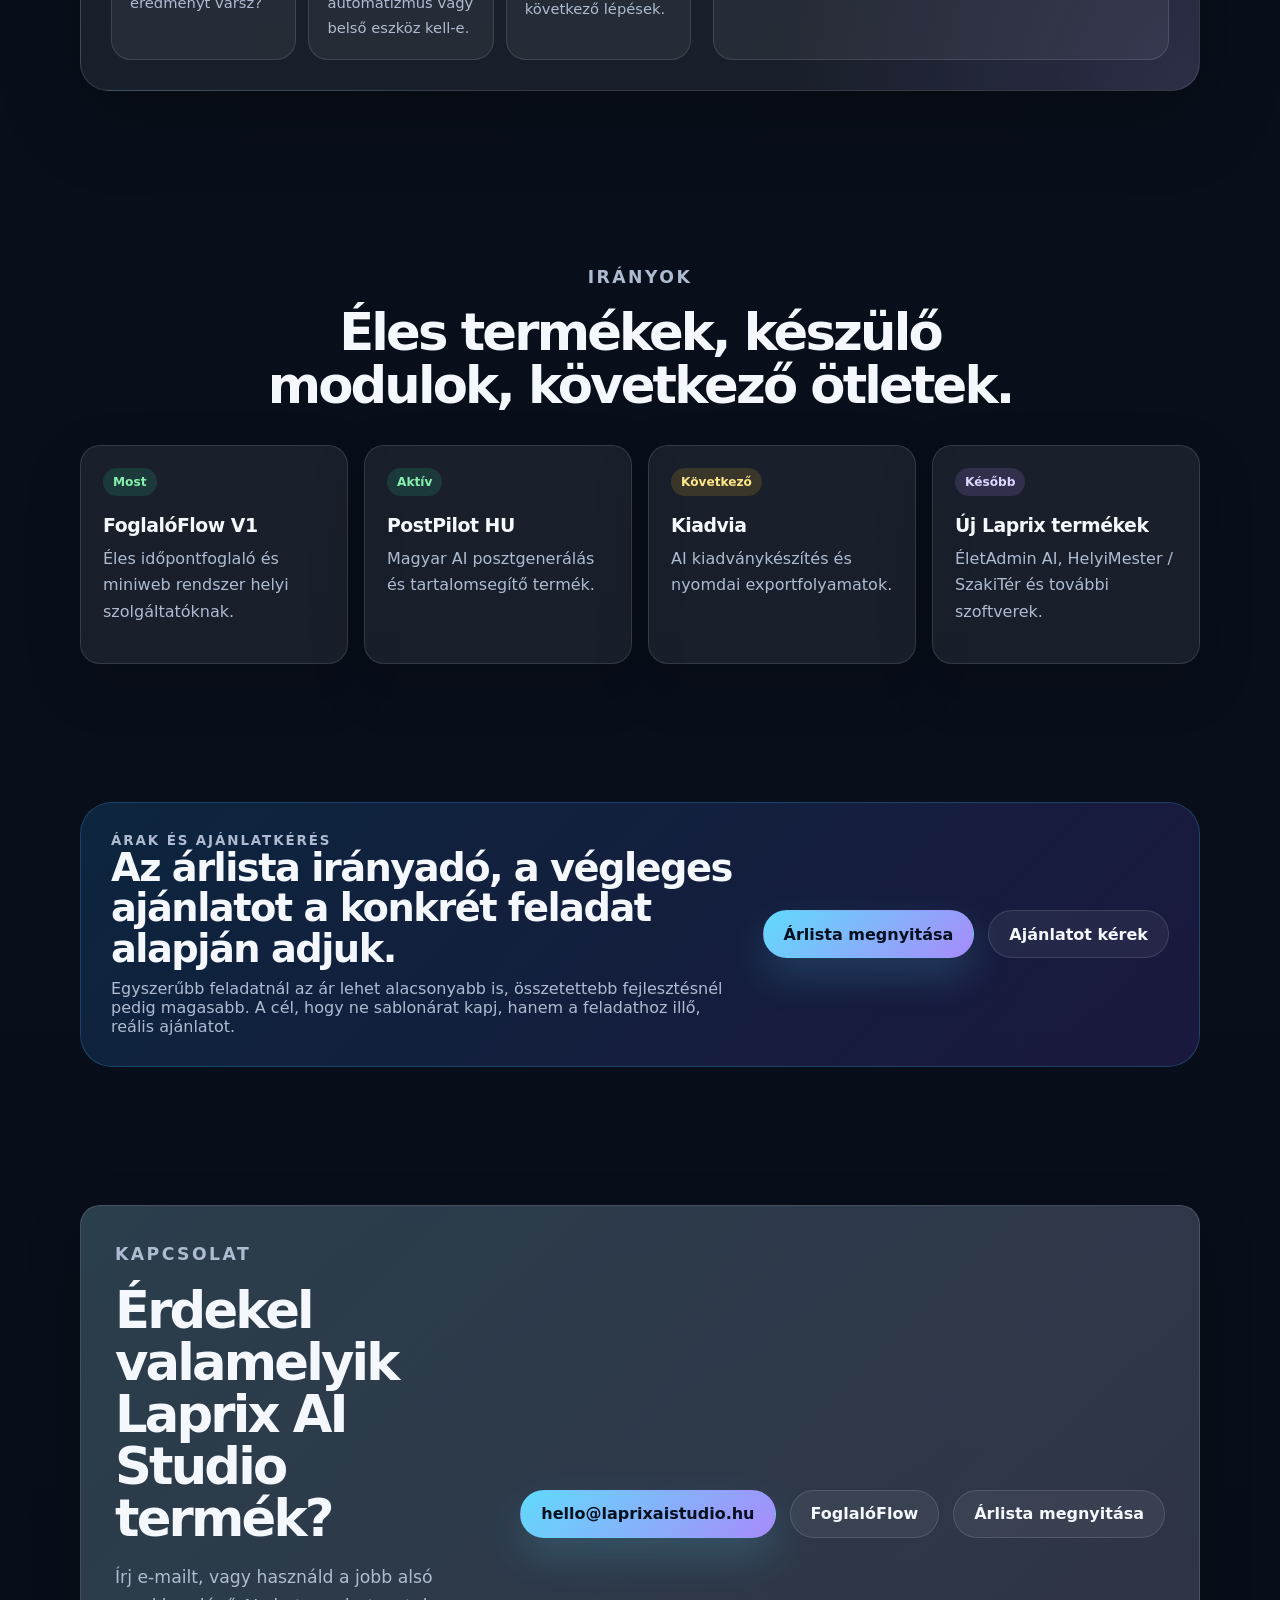
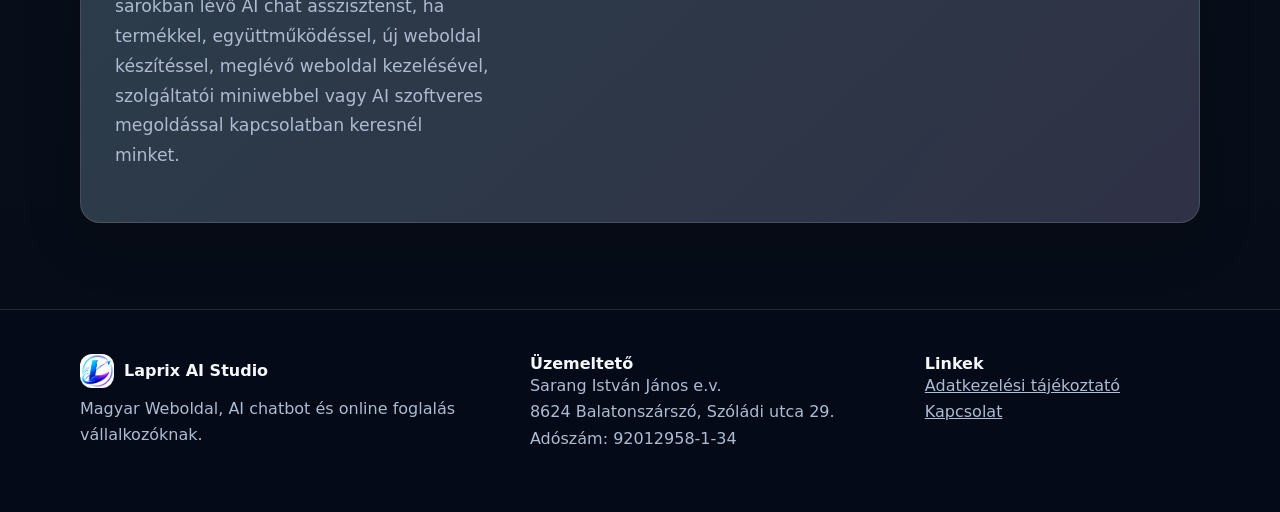
==== commit b8236bb0: "Add files via upload Polish homepage copy and final CTAs" ====
--- a/index.html
+++ b/index.html
@@ -3,8 +3,8 @@
 <head>
   <meta charset="utf-8" />
   <meta name="viewport" content="width=device-width, initial-scale=1" />
-  <title>Laprix AI Studio – weboldal készítés, AI asszisztens és FoglalóFlow</title>
-  <meta name="description" content="Weboldal készítés és kezelés, AI asszisztens, online időpontfoglalás, FoglalóFlow és egyedi programfejlesztés magyar vállalkozásoknak." />
+  <title>Laprix AI Studio – weboldal készítés, AI chatbot és online foglalás</title>
+  <meta name="description" content="Weboldal készítés, meglévő weboldal kezelés, AI chatbot, online foglalás, FoglalóFlow és egyedi programfejlesztés magyar vállalkozásoknak." />
   <meta name="theme-color" content="#101827" />
   <meta property="og:title" content="Laprix AI Studio – weboldal, AI és foglalási rendszerek" />
   <meta property="og:description" content="Weboldal készítés, meglévő weboldal kezelése, AI chatbot, FoglalóFlow és egyedi digitális megoldások vállalkozásoknak." />
@@ -1190,6 +1190,104 @@
   line-height: 1.55;
 }
 
+  
+
+
+/* Laprix AI Studio V1.35 final homepage CTA polish */
+.final-cta-strip-section {
+  padding-top: 26px;
+  padding-bottom: 26px;
+}
+
+.final-cta-strip {
+  display: grid;
+  grid-template-columns: 1fr auto;
+  gap: 24px;
+  align-items: center;
+  padding: 24px;
+  border-radius: 30px;
+  border: 1px solid rgba(56, 189, 248, 0.24);
+  background: linear-gradient(135deg, rgba(14, 165, 233, 0.14), rgba(124, 58, 237, 0.14)), rgba(15, 23, 42, 0.76);
+  box-shadow: var(--shadow-soft);
+}
+
+.final-cta-strip h2 {
+  margin: 0;
+  font-size: clamp(1.8rem, 3vw, 3rem);
+  line-height: 1.05;
+  letter-spacing: -0.04em;
+}
+
+.final-cta-buttons {
+  display: flex;
+  gap: 10px;
+  flex-wrap: wrap;
+  justify-content: flex-end;
+}
+
+.how-it-works-section {
+  padding-top: 62px;
+  padding-bottom: 62px;
+  background: rgba(15, 23, 42, 0.24);
+}
+
+.how-grid {
+  display: grid;
+  grid-template-columns: repeat(4, minmax(0, 1fr));
+  gap: 16px;
+  margin-top: 30px;
+}
+
+.how-card {
+  padding: 22px;
+  border-radius: 26px;
+  border: 1px solid rgba(148, 163, 184, 0.16);
+  background: rgba(15, 23, 42, 0.72);
+  box-shadow: var(--shadow-soft);
+}
+
+.how-card span {
+  display: inline-grid;
+  place-items: center;
+  width: 38px;
+  height: 38px;
+  border-radius: 14px;
+  margin-bottom: 14px;
+  background: linear-gradient(135deg, var(--accent), var(--accent-2));
+  color: #06111f;
+  font-weight: 950;
+}
+
+.how-card h3 {
+  margin: 0 0 10px;
+  font-size: 1.1rem;
+}
+
+.how-card p {
+  margin: 0;
+  color: var(--muted);
+  line-height: 1.55;
+}
+
+@media (max-width: 980px) {
+  .final-cta-strip {
+    grid-template-columns: 1fr;
+  }
+
+  .final-cta-buttons {
+    justify-content: stretch;
+  }
+
+  .final-cta-buttons .button {
+    flex: 1 1 100%;
+    justify-content: center;
+  }
+
+  .how-grid {
+    grid-template-columns: 1fr;
+  }
+}
+
   </style>
     <!-- Laprix inline critical CSS fallback end -->
 
@@ -1241,9 +1339,9 @@
       <div class="container hero-grid">
         <div class="hero-copy">
           <p class="eyebrow">Magyar AI termékek egy portfólióban</p>
-          <h1>Weboldal, foglalás és AI megoldások vállalkozóknak.</h1>
+          <h1>Weboldal, AI chatbot és online foglalás vállalkozóknak.</h1>
           <p class="lead">
-            A Laprix AI Studio segít új weboldalt építeni, meglévő weboldalt kezelni, online foglalást bevezetni és AI asszisztenst vagy egyedi programot készíteni. A cél egyszerű: több rend, kevesebb kézi munka és erősebb online jelenlét.
+            Segítünk új weboldalt készíteni, meglévő weboldalt kezelni, online foglalást bevezetni, AI chatbotot építeni és egyedi programot fejleszteni. A cél: több érdeklődő, kevesebb kézi munka és átláthatóbb ügyfélkezelés.
           </p>
           <div class="hero-actions">
             <a class="button primary" href="#egyedi-fejlesztes">Ajánlatot kérek</a>
@@ -1257,8 +1355,8 @@
 
           <div class="trust-row" aria-label="Fő bizalmi elemek">
             <span>Weboldal készítés és kezelés</span>
-            <span>AI chatbot és automatizálás</span>
-            <span>Online időpontfoglalás szolgáltatóknak</span>
+            <span>AI leadfogó és live chat</span>
+            <span>Online foglalás helyi szolgáltatóknak</span>
           </div>
         </div>
 
@@ -1297,6 +1395,22 @@
     </section>
 
 
+
+    <section class="section final-cta-strip-section">
+      <div class="container final-cta-strip">
+        <div>
+          <p class="eyebrow">Gyors irányválasztás</p>
+          <h2>Mire van most szükséged?</h2>
+        </div>
+        <div class="final-cta-buttons">
+          <a class="button primary" href="#egyedi-fejlesztes">Ajánlatot kérek</a>
+          <a class="button secondary" href="/arlista.html">Árlista</a>
+          <a class="button secondary" href="#szolgaltatasok">Szolgáltatások</a>
+        </div>
+      </div>
+    </section>
+
+
     <section id="szolgaltatasok" class="section service-focus-section">
       <div class="container">
         <div class="section-heading">
@@ -1318,7 +1432,7 @@
           <article class="service-focus-card">
             <span class="service-icon">🛠️</span>
             <h3>Meglévő weboldal kezelése</h3>
-            <p>Már meglévő, nem Laprixos weboldalak frissítése, tartalomkezelése, kisebb javításai és karbantartása.</p>
+            <p>Már meglévő, nem Laprixos weboldalak frissítése, tartalomkezelése, kisebb javításai és rendszeres karbantartása.</p>
             <a href="/arlista.html">Weboldal-kezelés árak</a>
           </article>
 
@@ -1332,7 +1446,7 @@
           <article class="service-focus-card">
             <span class="service-icon">🤖</span>
             <h3>AI asszisztens / chatbot</h3>
-            <p>Weboldalba építhető AI asszisztens, amely válaszol, ajánlatkérésre terel és e-mail értesítést küld.</p>
+            <p>Weboldalba építhető AI asszisztens, amely válaszol, leadet gyűjt, ajánlatkérésre terel és emberi átvételt is támogat.</p>
             <a href="/#egyedi-fejlesztes">Ajánlatot kérek</a>
           </article>
 
@@ -1348,6 +1462,44 @@
             <h3>Nem tudod, mire van szükséged?</h3>
             <p>Írd le röviden a problémát. Megnézzük, weboldal, AI megoldás vagy egyedi fejlesztés illik-e hozzá.</p>
             <a href="/#egyedi-fejlesztes">Kérek előzetes irányt</a>
+          </article>
+        </div>
+      </div>
+    </section>
+
+
+
+    <section id="hogyan-mukodik" class="section how-it-works-section">
+      <div class="container">
+        <div class="section-heading">
+          <p class="eyebrow">Egyszerű folyamat</p>
+          <h2>Így lesz az ötletből működő megoldás.</h2>
+          <p>
+            Nem kell kész műszaki tervvel érkezned. Elég, ha leírod a problémát,
+            mi pedig segítünk kiválasztani a legjobb irányt.
+          </p>
+        </div>
+
+        <div class="how-grid">
+          <article class="how-card">
+            <span>1</span>
+            <h3>Leírod az igényt</h3>
+            <p>Weboldal, meglévő oldal kezelése, AI chatbot, foglalási rendszer vagy egyedi program.</p>
+          </article>
+          <article class="how-card">
+            <span>2</span>
+            <h3>Pontosítjuk a megoldást</h3>
+            <p>Megnézzük, egyszerű webes munka, FoglalóFlow, AI asszisztens vagy egyedi fejlesztés kell-e.</p>
+          </article>
+          <article class="how-card">
+            <span>3</span>
+            <h3>Kapsz ajánlatot</h3>
+            <p>Az árlista irányadó. A végleges ár a feladat mérete, sürgőssége és funkciói alapján készül.</p>
+          </article>
+          <article class="how-card">
+            <span>4</span>
+            <h3>Elindítjuk élesben</h3>
+            <p>Átadjuk, teszteljük, és ha kell, segítünk a további működtetésben vagy kezelésben is.</p>
           </article>
         </div>
       </div>
@@ -1633,7 +1785,7 @@
           <img src="/assets/laprix-logo.png" alt="" width="34" height="34" />
           <strong>Laprix AI Studio</strong>
         </div>
-        <p>Magyar Weboldal, foglalás és AI megoldások vállalkozóknak.</p>
+        <p>Magyar Weboldal, AI chatbot és online foglalás vállalkozóknak.</p>
       </div>
       <div>
         <strong>Üzemeltető</strong>
--- a/styles.css
+++ b/styles.css
@@ -1181,3 +1181,99 @@
   line-height: 1.55;
 }
 
+
+/* Laprix AI Studio V1.35 final homepage CTA polish */
+.final-cta-strip-section {
+  padding-top: 26px;
+  padding-bottom: 26px;
+}
+
+.final-cta-strip {
+  display: grid;
+  grid-template-columns: 1fr auto;
+  gap: 24px;
+  align-items: center;
+  padding: 24px;
+  border-radius: 30px;
+  border: 1px solid rgba(56, 189, 248, 0.24);
+  background: linear-gradient(135deg, rgba(14, 165, 233, 0.14), rgba(124, 58, 237, 0.14)), rgba(15, 23, 42, 0.76);
+  box-shadow: var(--shadow-soft);
+}
+
+.final-cta-strip h2 {
+  margin: 0;
+  font-size: clamp(1.8rem, 3vw, 3rem);
+  line-height: 1.05;
+  letter-spacing: -0.04em;
+}
+
+.final-cta-buttons {
+  display: flex;
+  gap: 10px;
+  flex-wrap: wrap;
+  justify-content: flex-end;
+}
+
+.how-it-works-section {
+  padding-top: 62px;
+  padding-bottom: 62px;
+  background: rgba(15, 23, 42, 0.24);
+}
+
+.how-grid {
+  display: grid;
+  grid-template-columns: repeat(4, minmax(0, 1fr));
+  gap: 16px;
+  margin-top: 30px;
+}
+
+.how-card {
+  padding: 22px;
+  border-radius: 26px;
+  border: 1px solid rgba(148, 163, 184, 0.16);
+  background: rgba(15, 23, 42, 0.72);
+  box-shadow: var(--shadow-soft);
+}
+
+.how-card span {
+  display: inline-grid;
+  place-items: center;
+  width: 38px;
+  height: 38px;
+  border-radius: 14px;
+  margin-bottom: 14px;
+  background: linear-gradient(135deg, var(--accent), var(--accent-2));
+  color: #06111f;
+  font-weight: 950;
+}
+
+.how-card h3 {
+  margin: 0 0 10px;
+  font-size: 1.1rem;
+}
+
+.how-card p {
+  margin: 0;
+  color: var(--muted);
+  line-height: 1.55;
+}
+
+@media (max-width: 980px) {
+  .final-cta-strip {
+    grid-template-columns: 1fr;
+  }
+
+  .final-cta-buttons {
+    justify-content: stretch;
+  }
+
+  .final-cta-buttons .button {
+    flex: 1 1 100%;
+    justify-content: center;
+  }
+
+  .how-grid {
+    grid-template-columns: 1fr;
+  }
+}
+
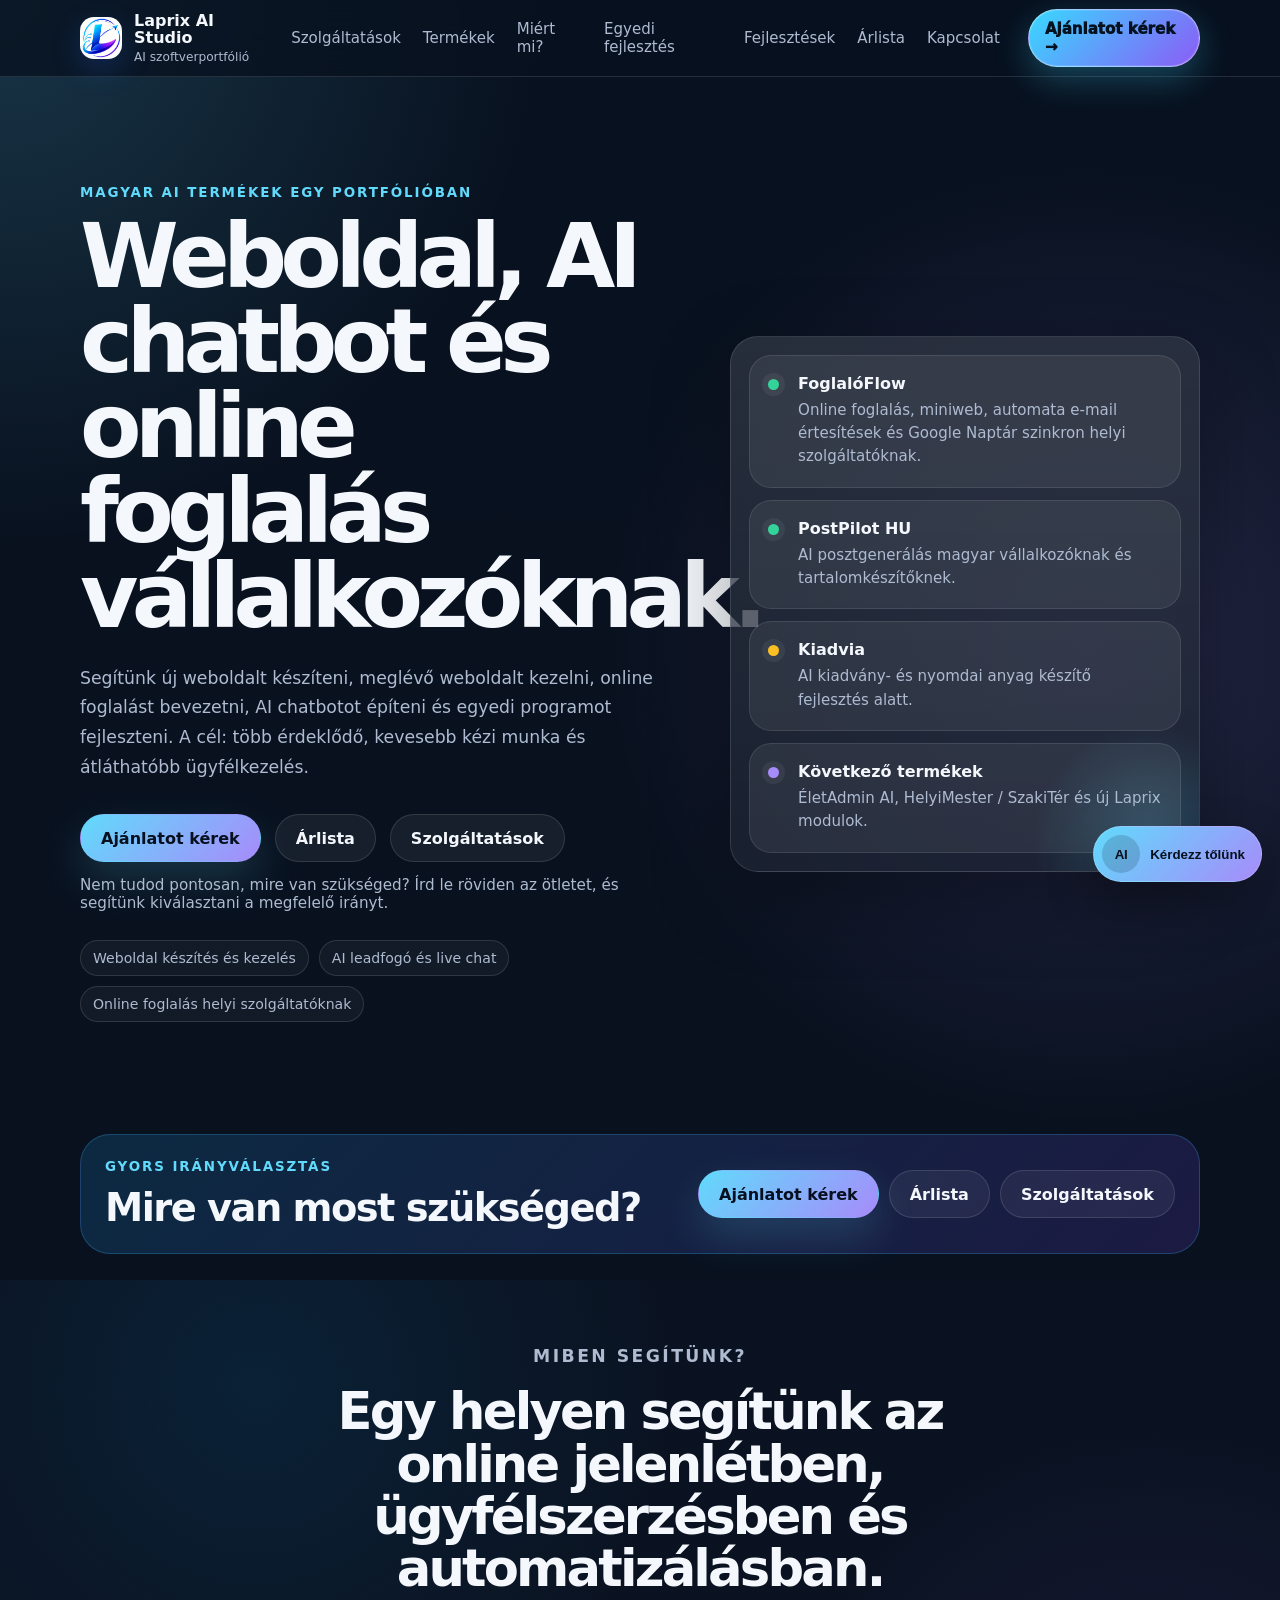
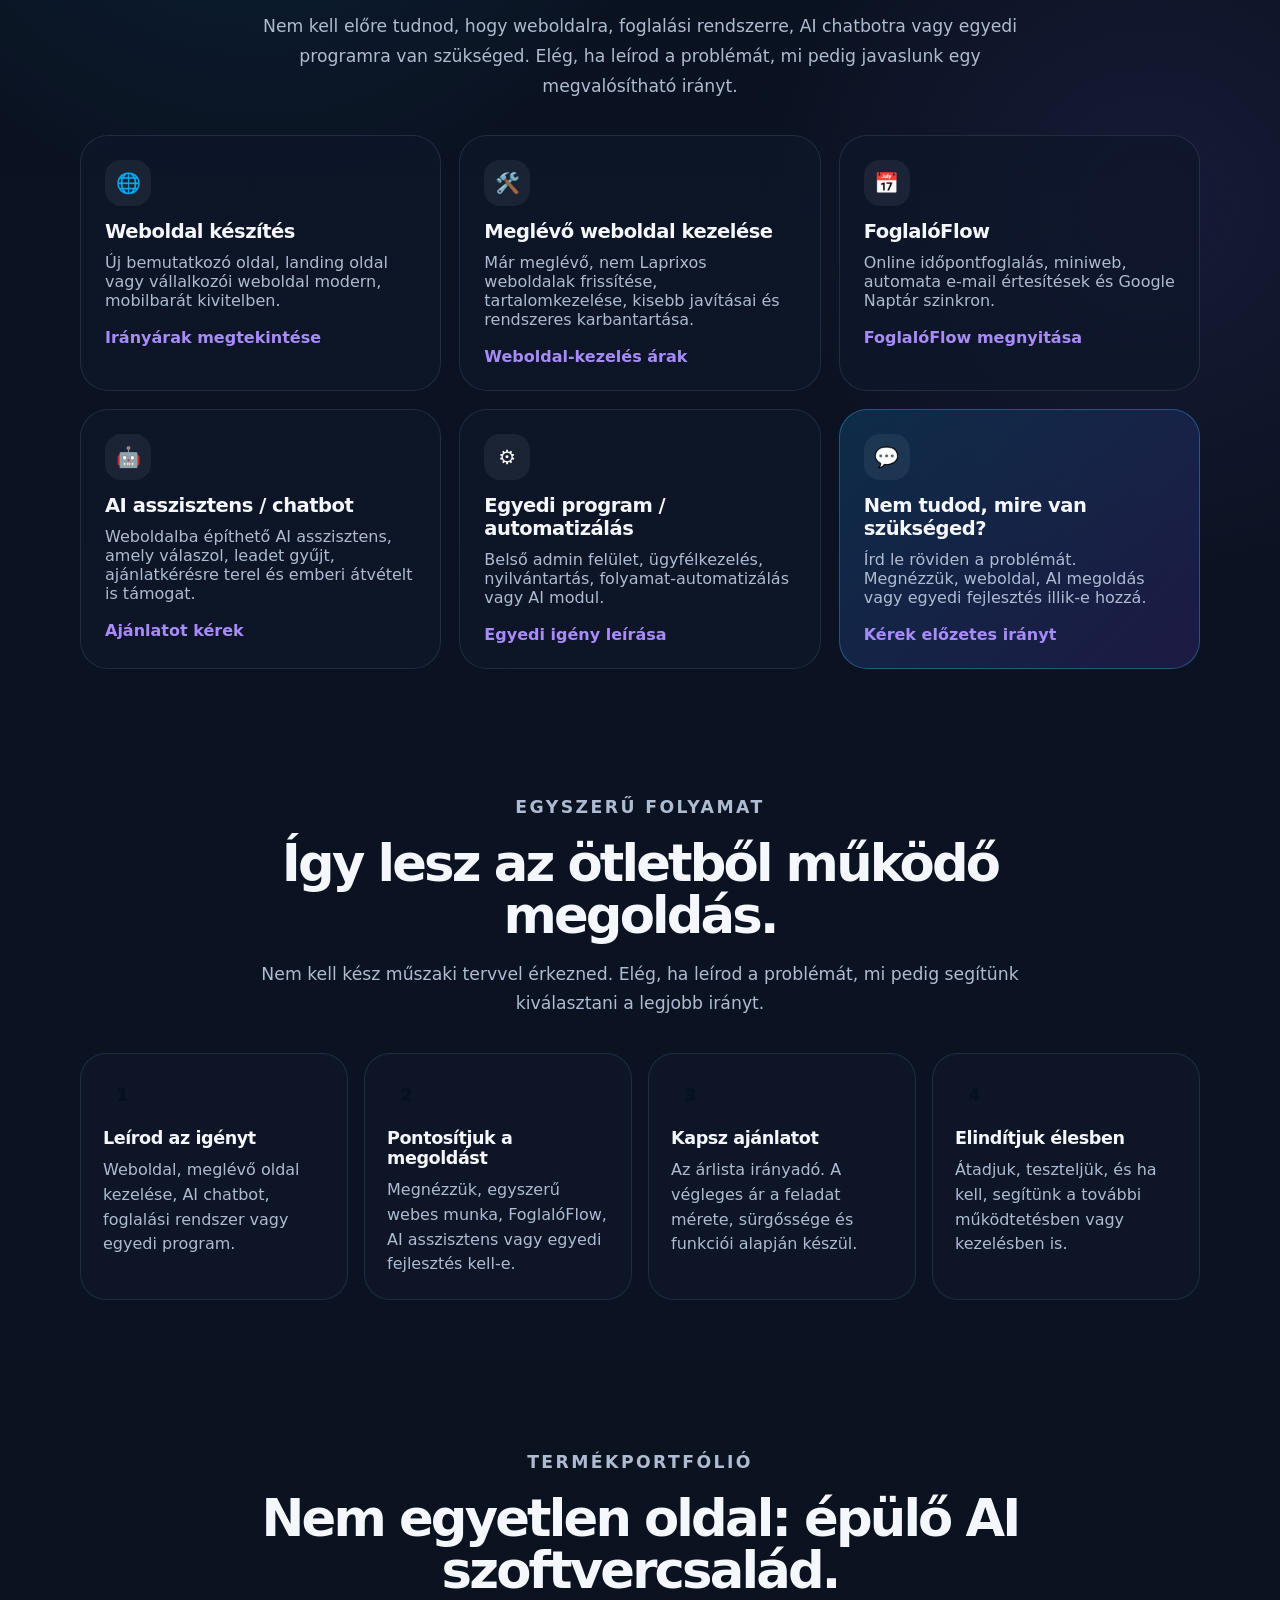
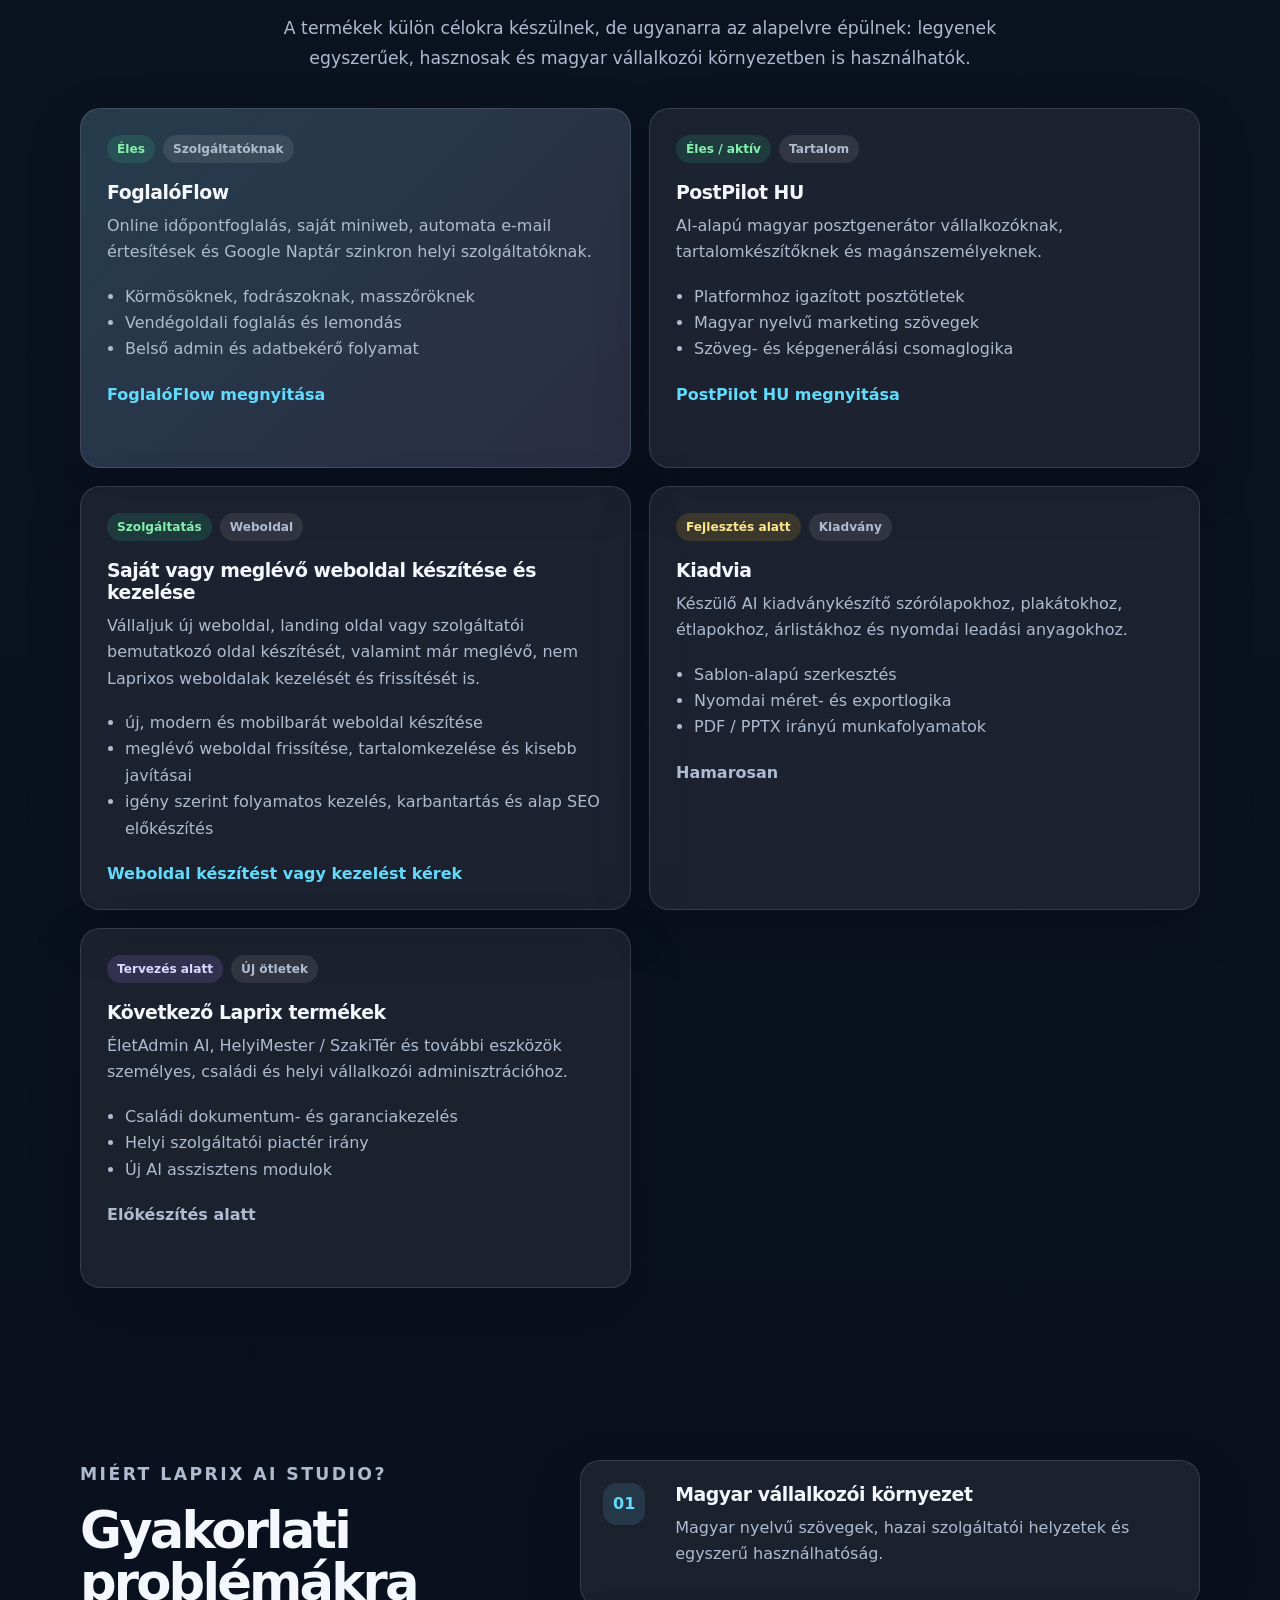
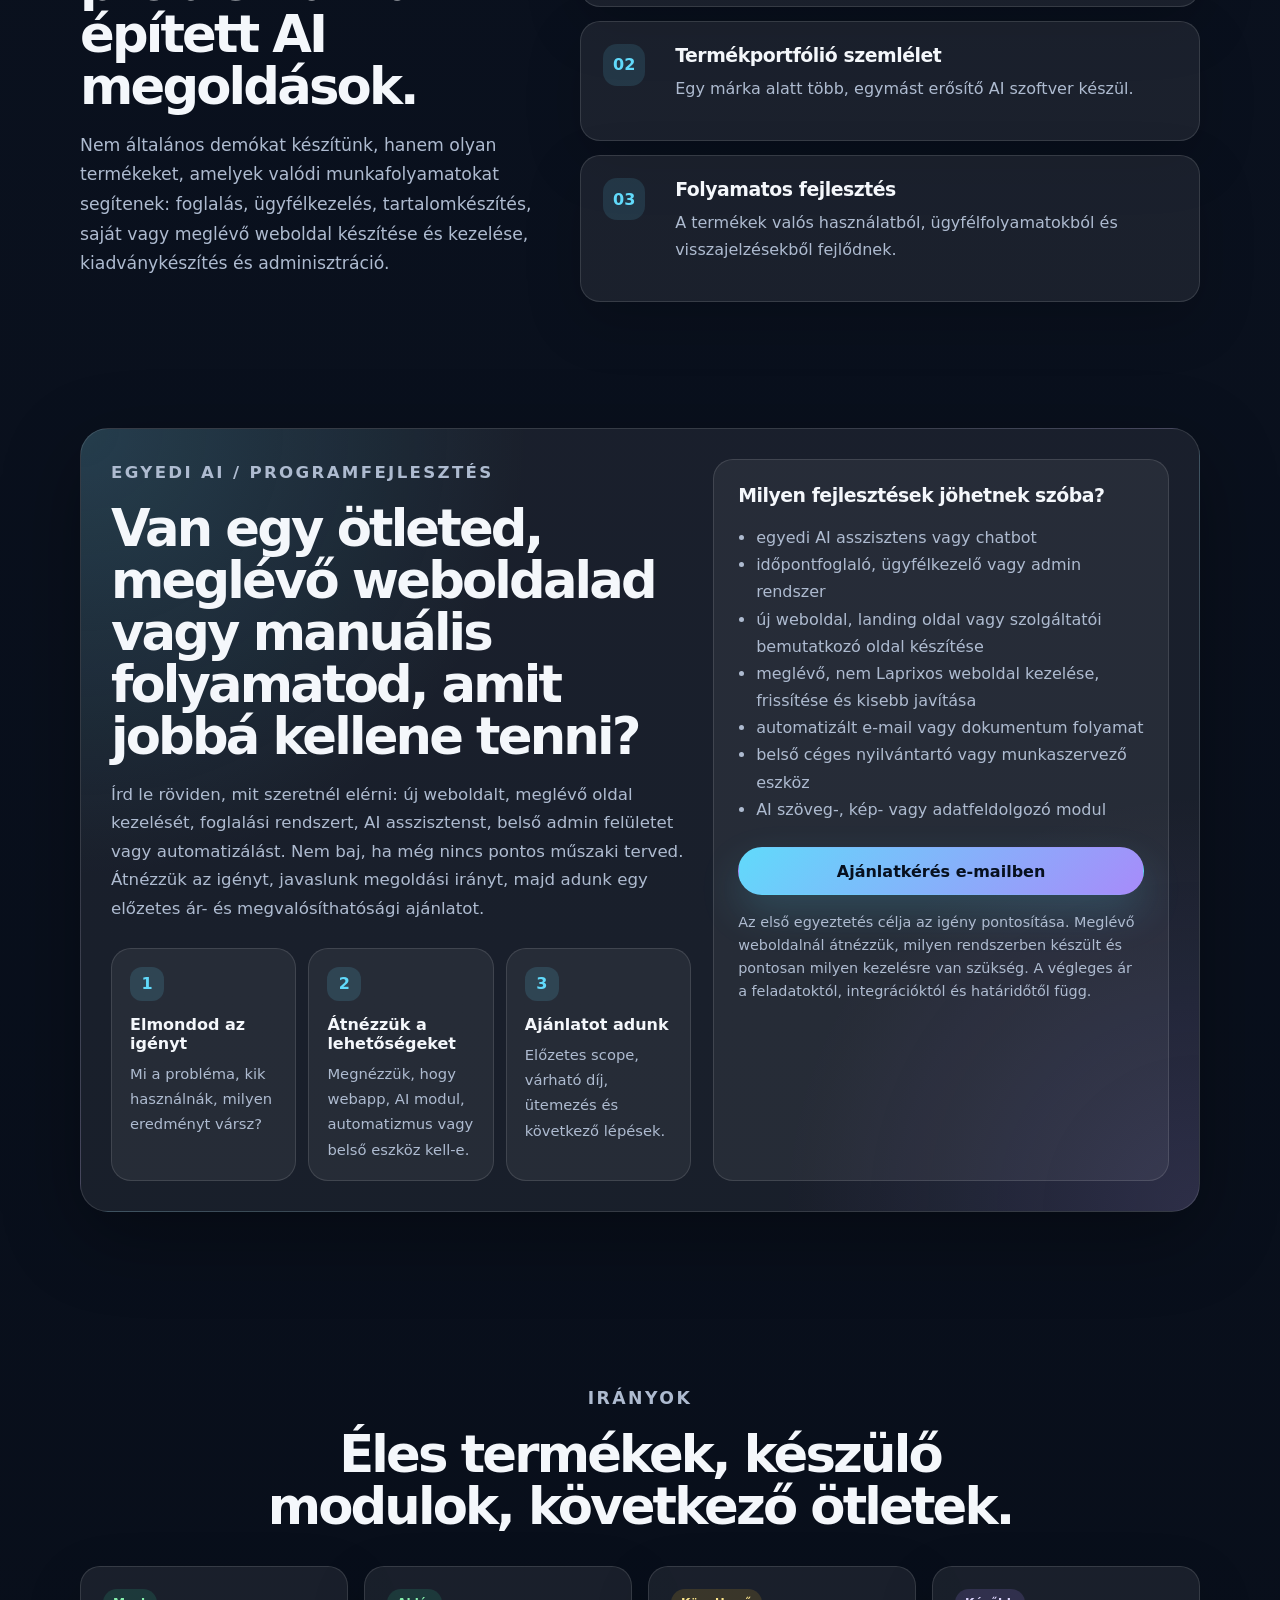
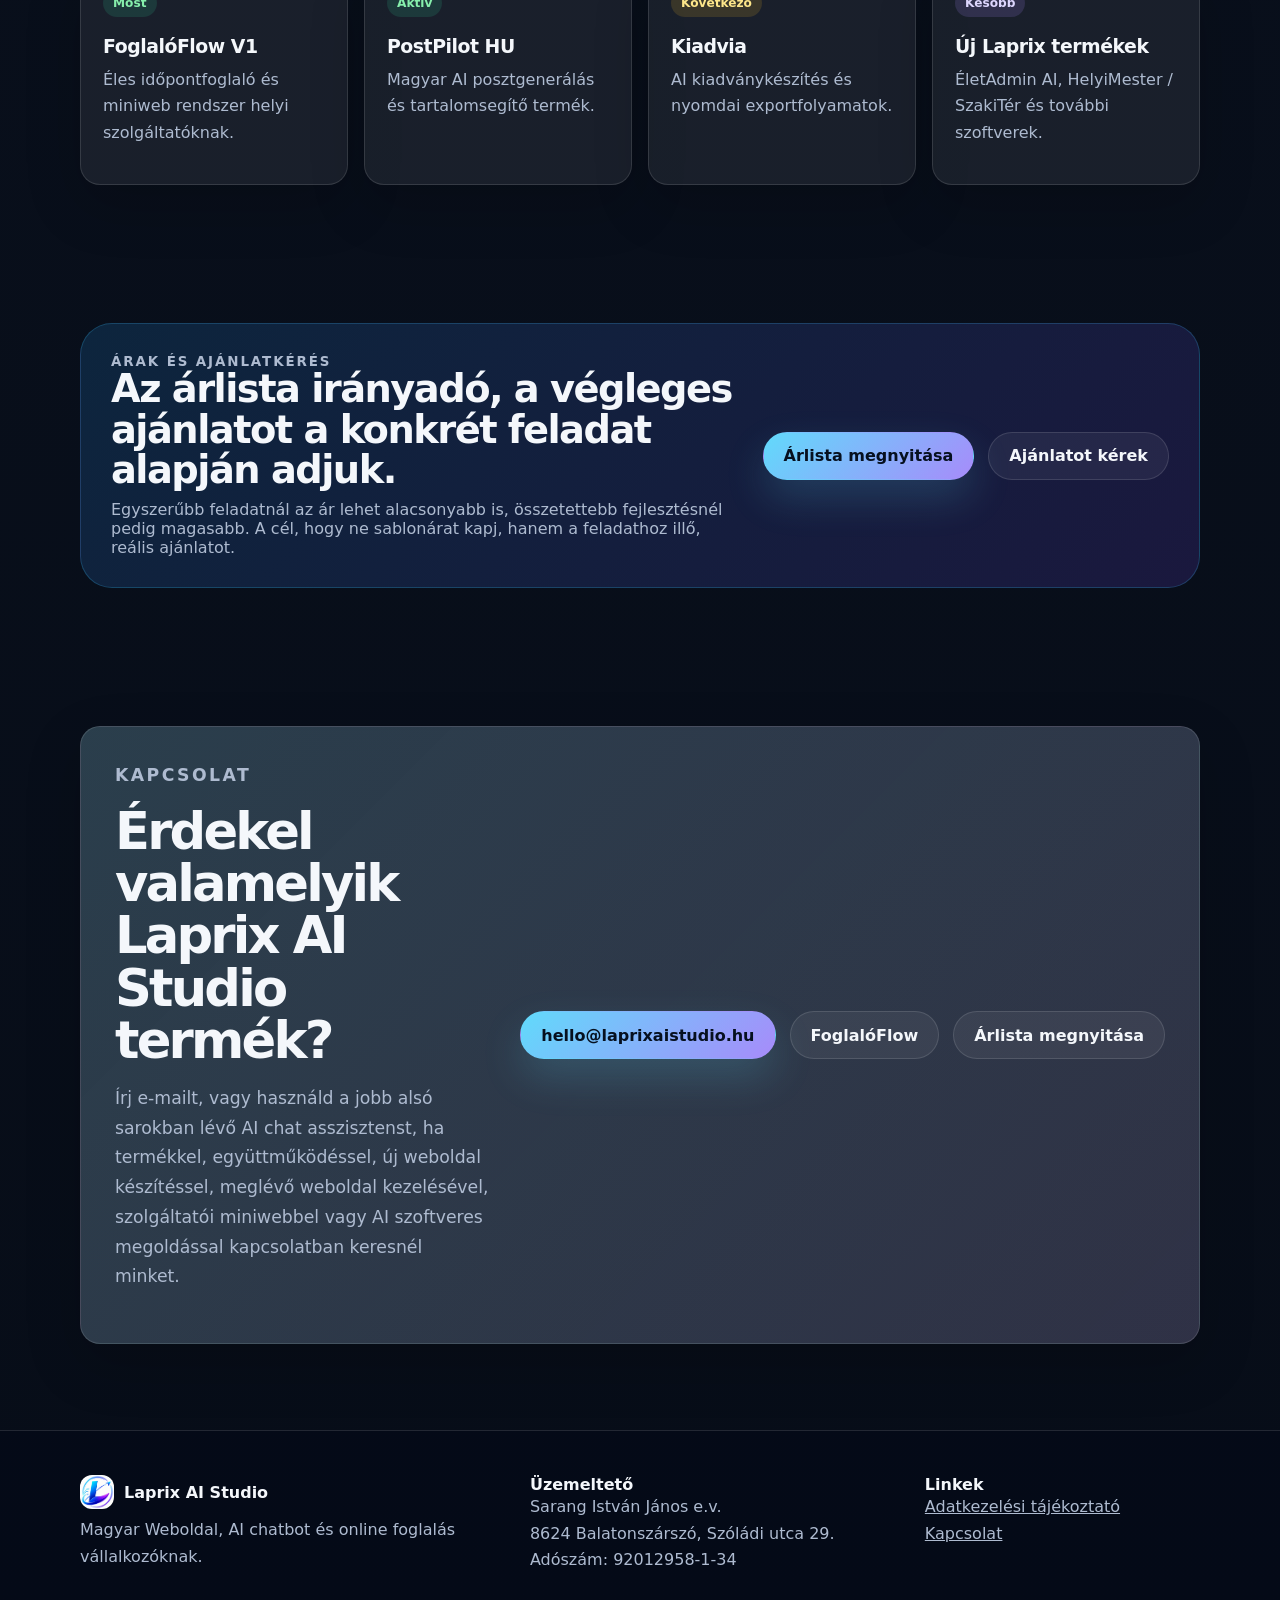
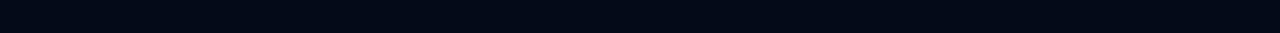
==== commit b67db3d6: "Add files via upload Fix why section text wrap issue" ====
--- a/index.html
+++ b/index.html
@@ -1643,11 +1643,7 @@
               <h3>Folyamatos fejlesztés</h3>
               <p>A termékek valós használatból, ügyfélfolyamatokból és visszajelzésekből fejlődnek.</p>
             </div>
-          
-          <p class="custom-dev-note">
-            Az első rövid egyeztetés célja, hogy kiderüljön: egyszerű weboldal-kezelés, kész rendszer, AI asszisztens vagy egyedi fejlesztés a jó megoldás.
-          </p>
-        </div>
+          </div>
         </div>
       </div>
     </section>
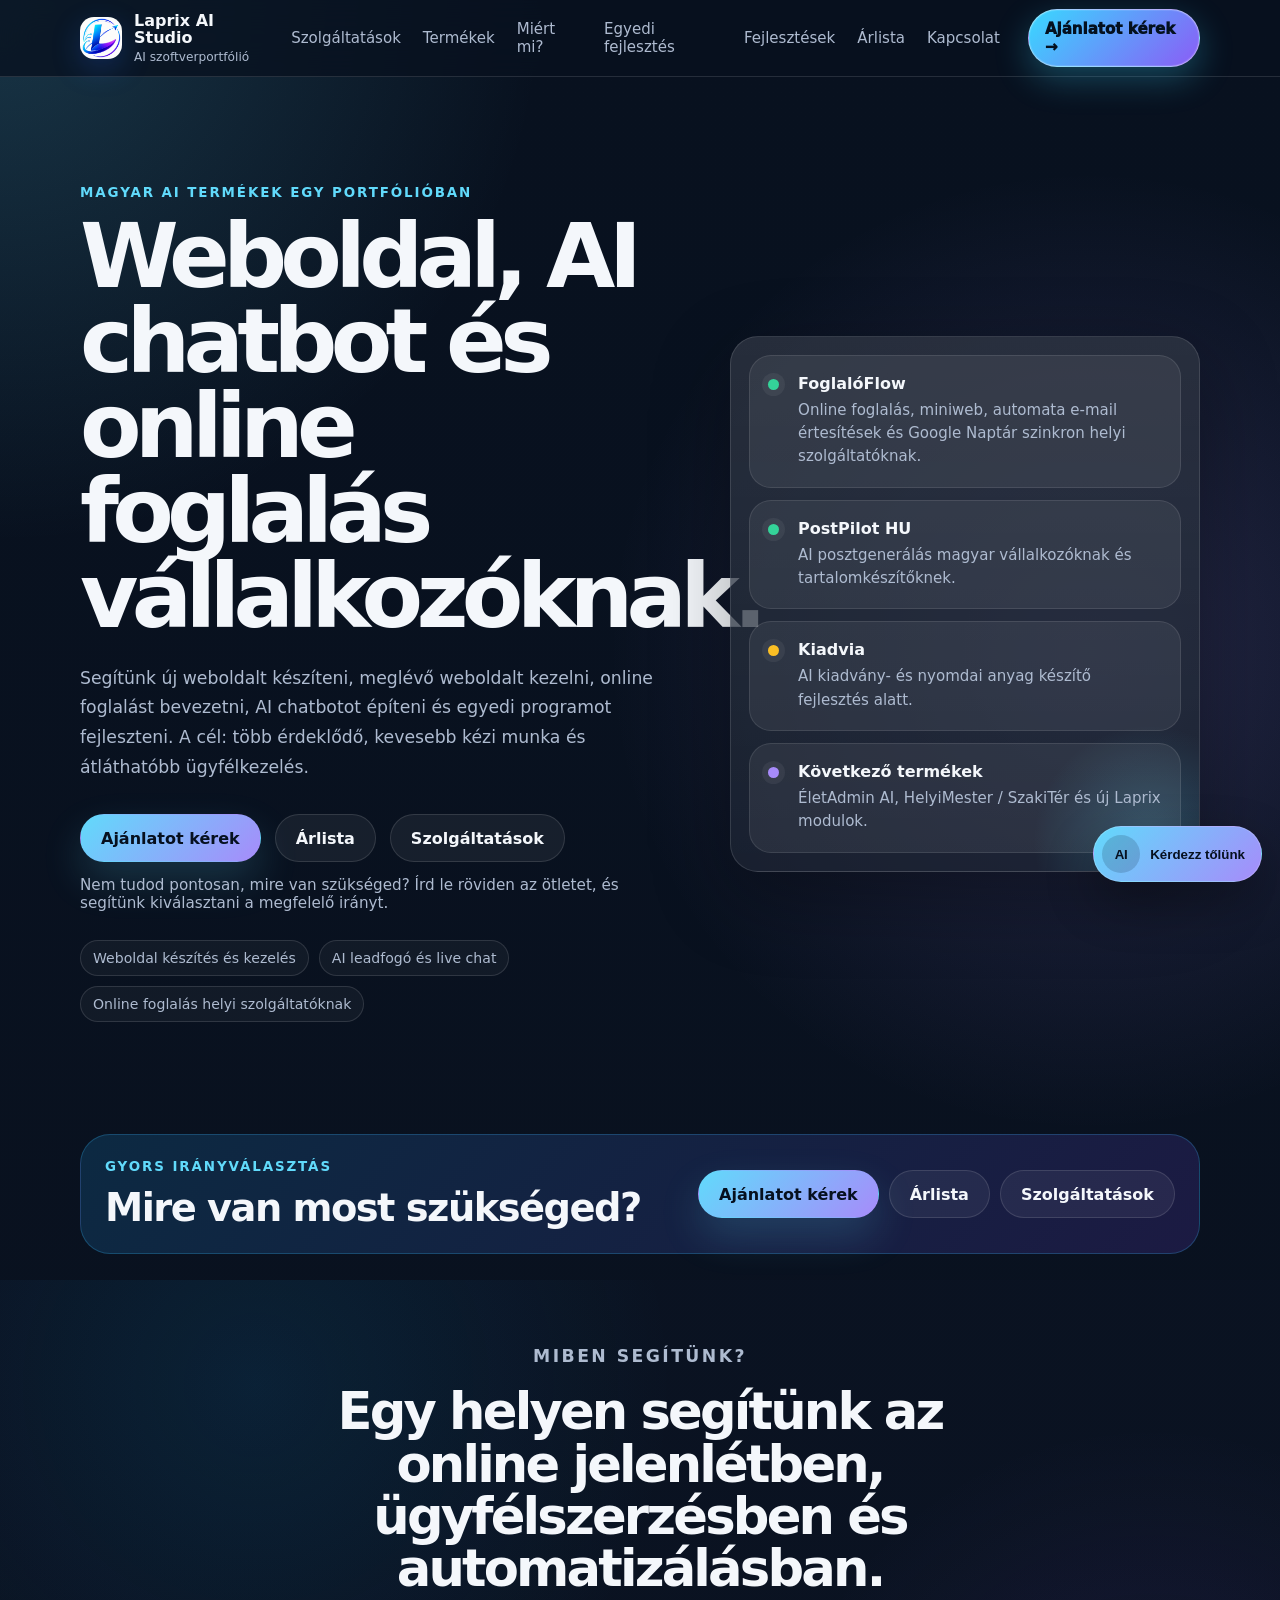
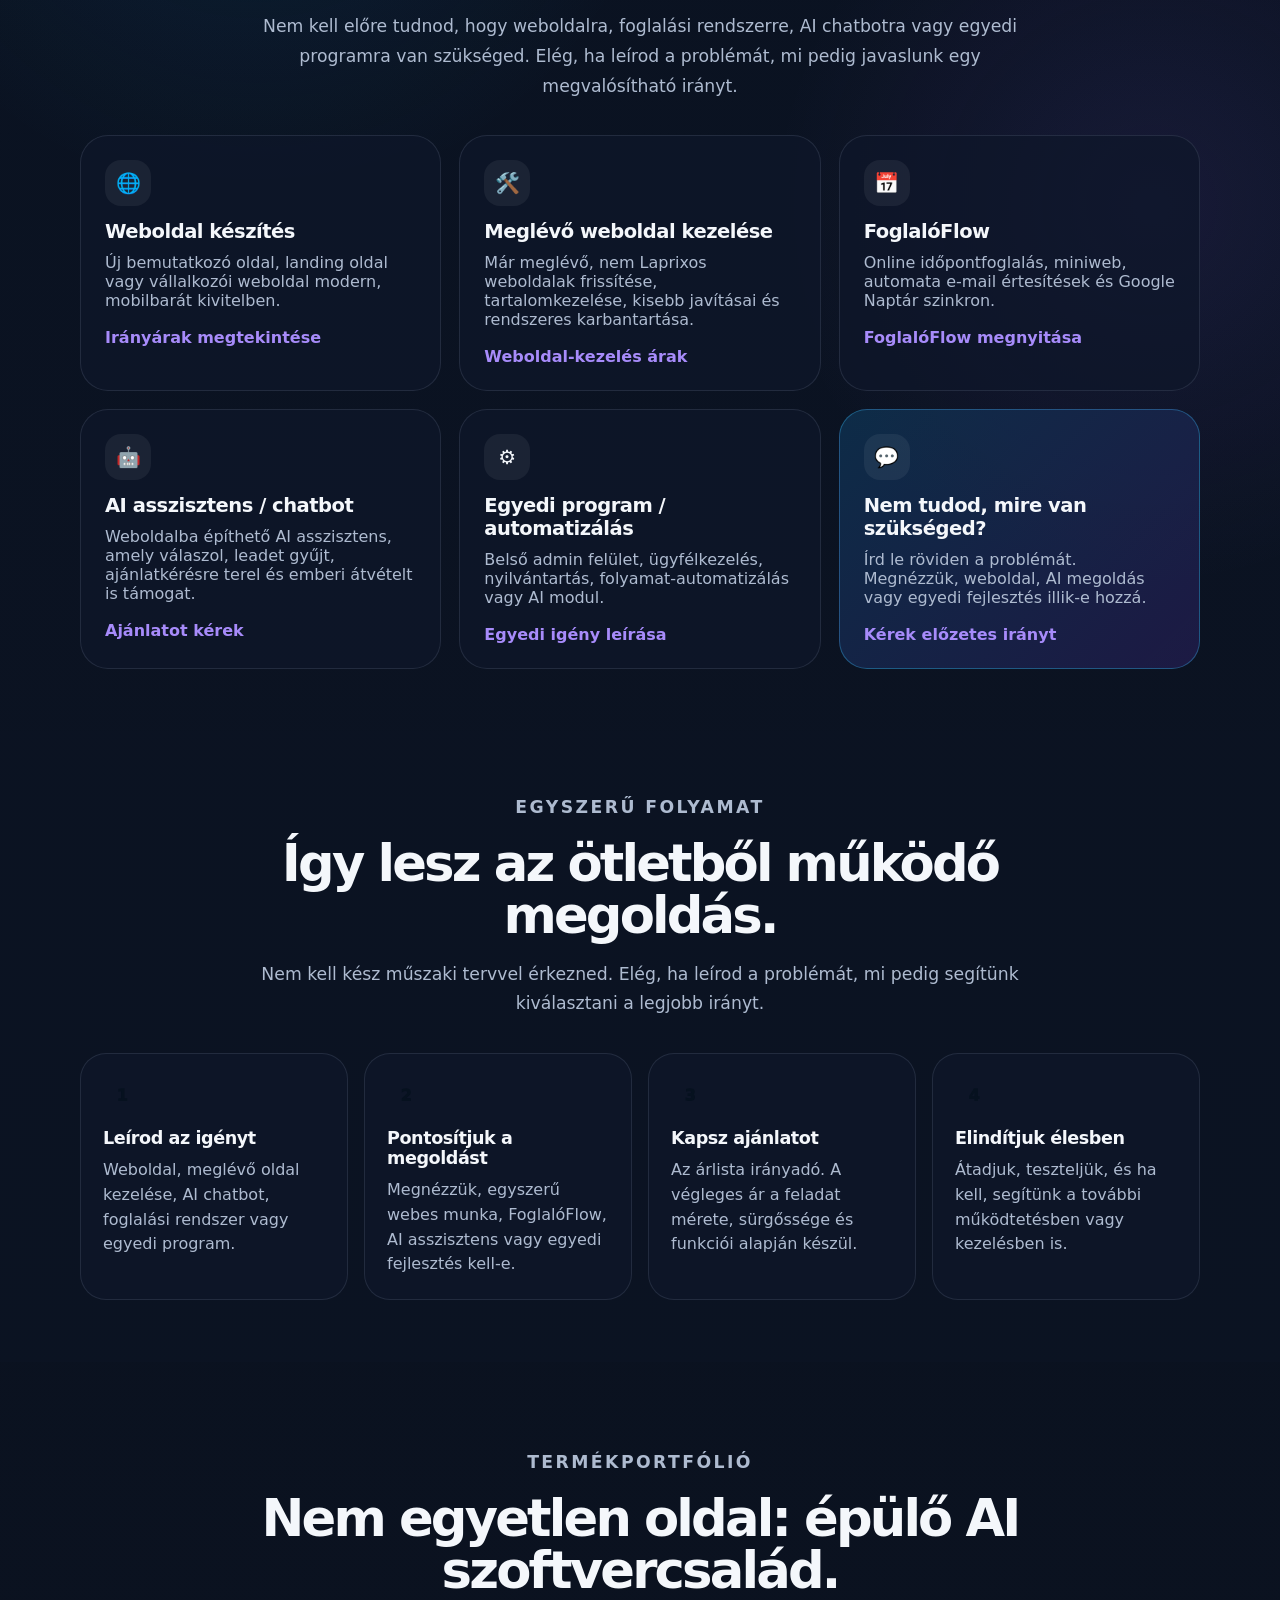
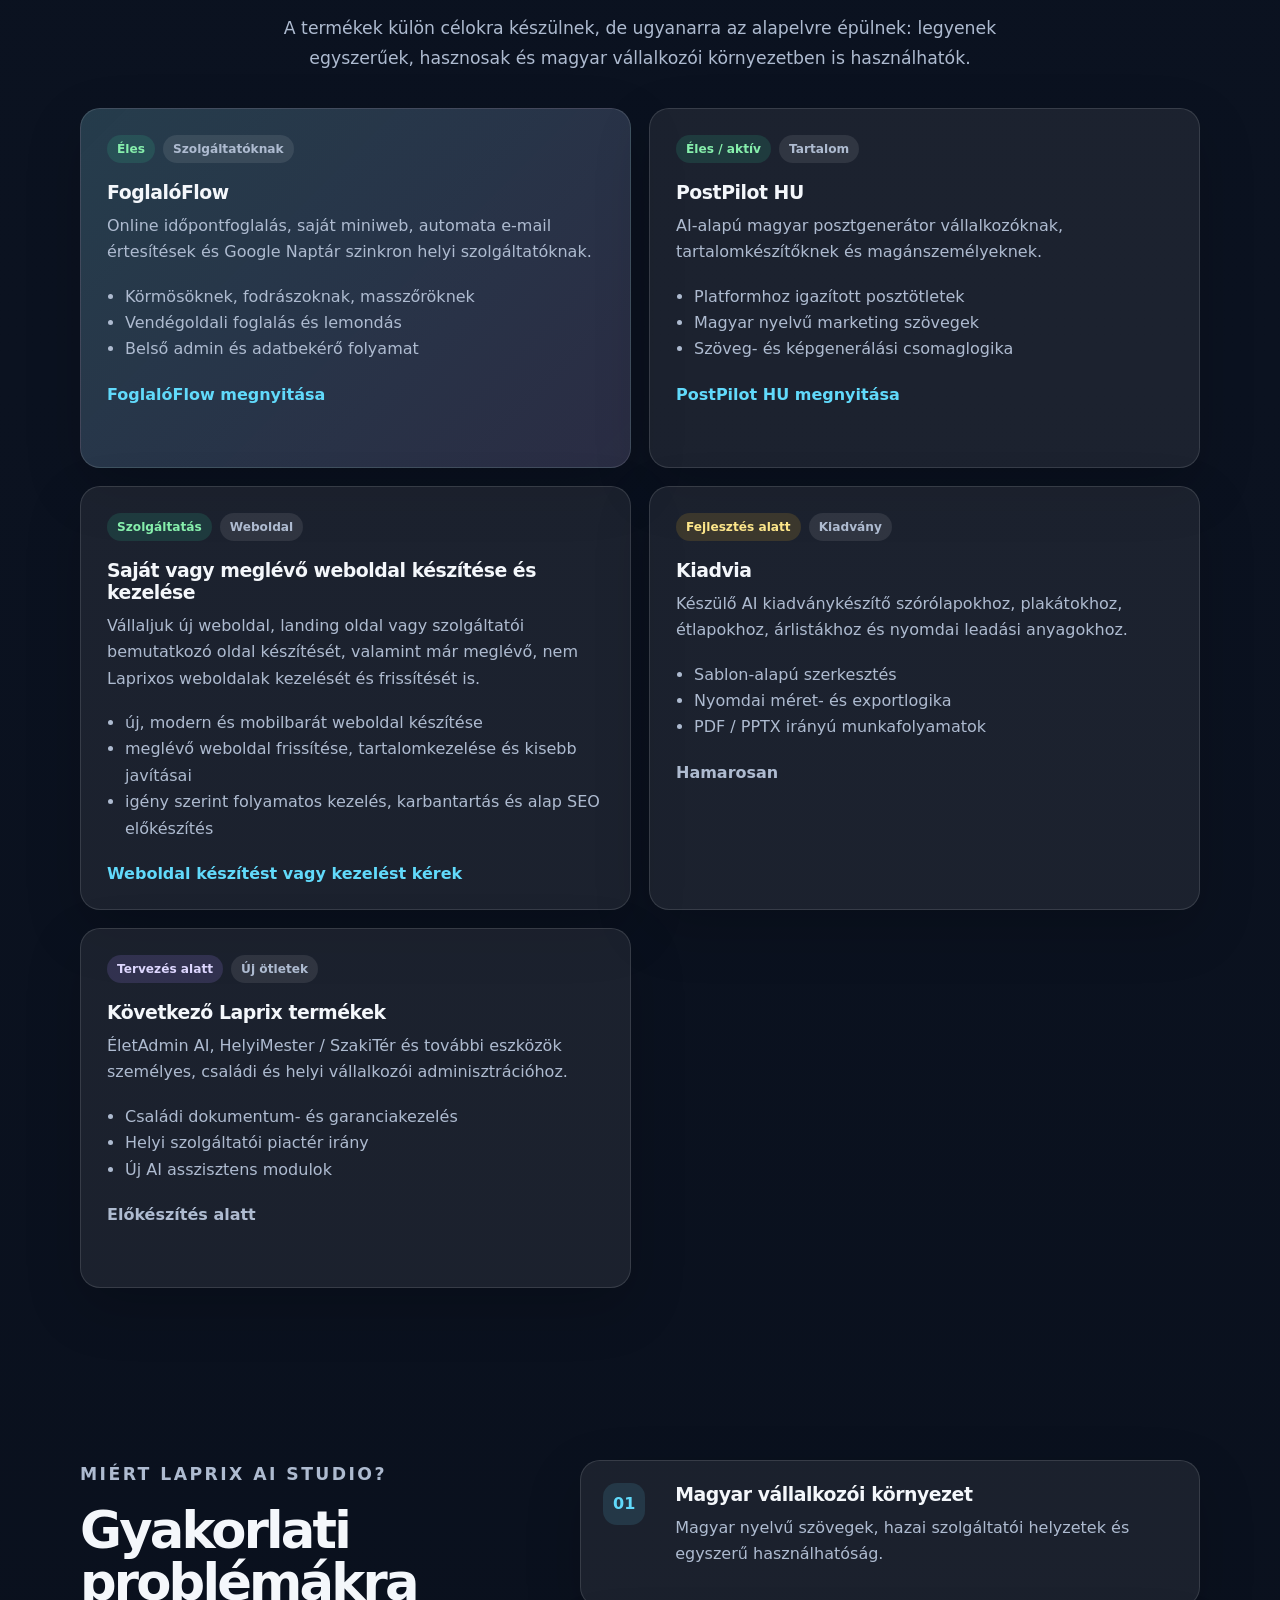
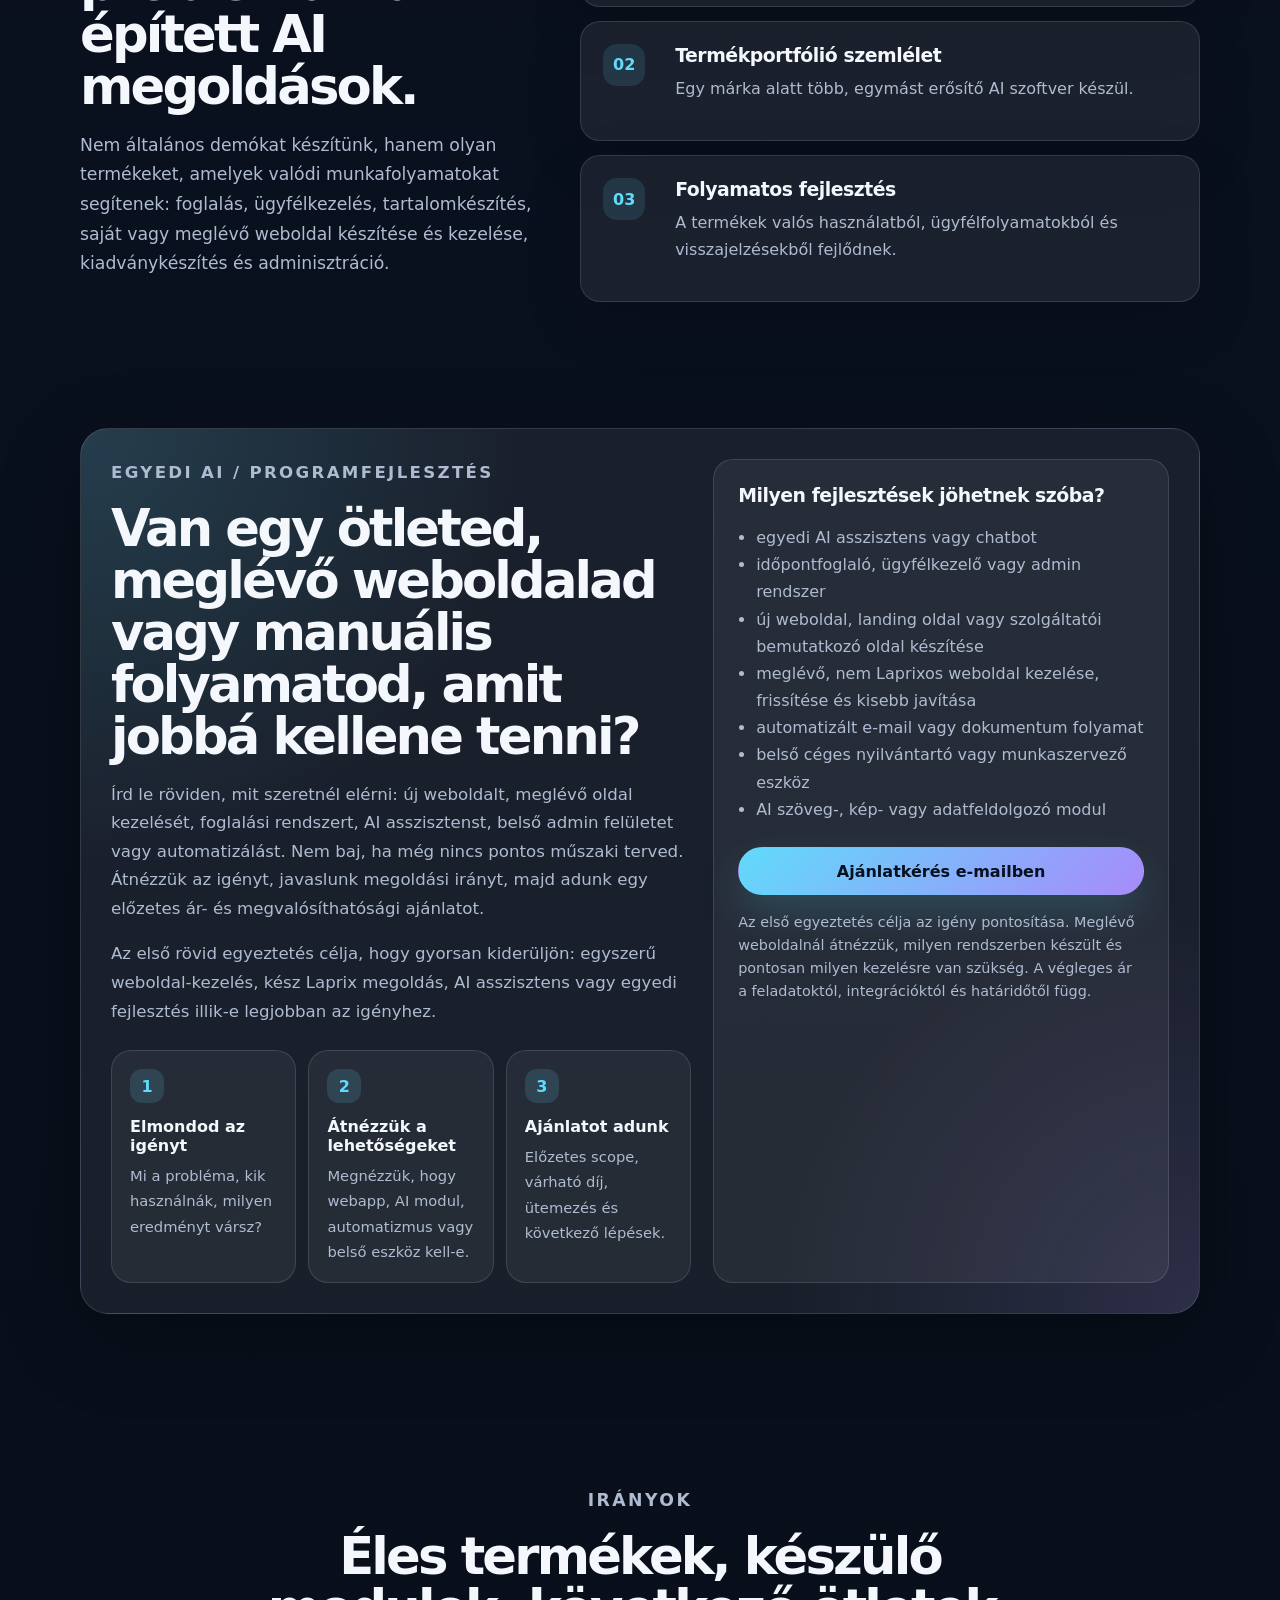
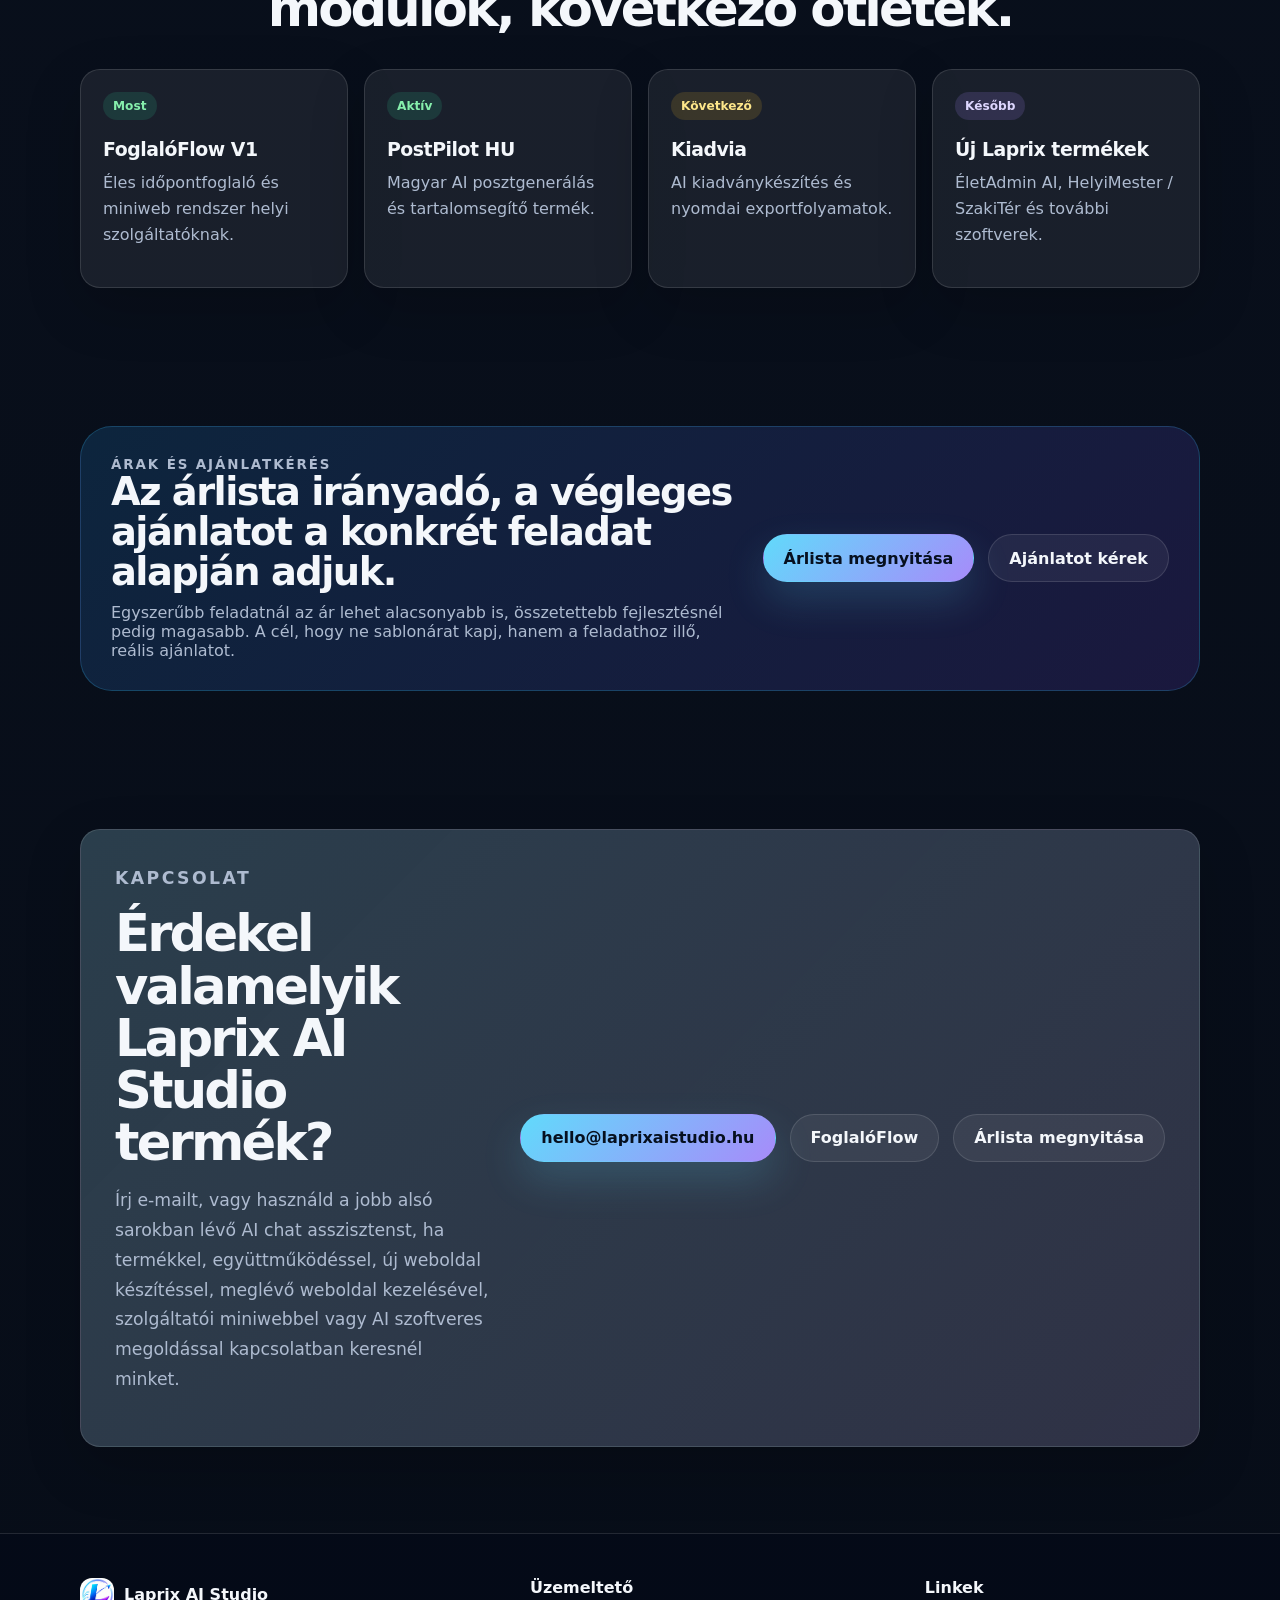
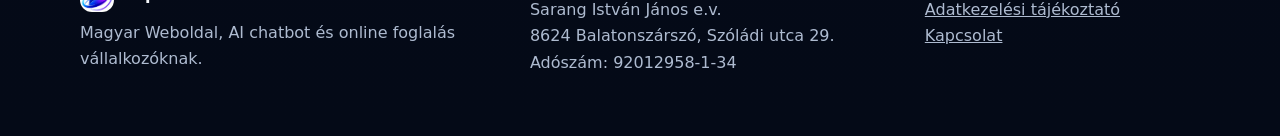
==== commit 5020b65a: "Add files via upload Fix why section text wrapping" ====
--- a/index.html
+++ b/index.html
@@ -1643,7 +1643,7 @@
               <h3>Folyamatos fejlesztés</h3>
               <p>A termékek valós használatból, ügyfélfolyamatokból és visszajelzésekből fejlődnek.</p>
             </div>
-          </div>
+        </div>
         </div>
       </div>
     </section>
@@ -1657,6 +1657,10 @@
           <p>
             Írd le röviden, mit szeretnél elérni: új weboldalt, meglévő oldal kezelését, foglalási rendszert, AI asszisztenst, belső admin felületet vagy automatizálást. Nem baj, ha még nincs pontos műszaki terved. Átnézzük az igényt,
             javaslunk megoldási irányt, majd adunk egy előzetes ár- és megvalósíthatósági ajánlatot.
+          </p>
+
+          <p class="custom-dev-note">
+            Az első rövid egyeztetés célja, hogy gyorsan kiderüljön: egyszerű weboldal-kezelés, kész Laprix megoldás, AI asszisztens vagy egyedi fejlesztés illik-e legjobban az igényhez.
           </p>
 
           <div class="custom-dev-steps" aria-label="Egyedi fejlesztési folyamat">
--- a/styles.css
+++ b/styles.css
@@ -1277,3 +1277,17 @@
   }
 }
 
+/* Laprix AI Studio V1.37 – why section text wrapping hotfix */
+.why-item,
+.why-item div,
+.why-item p,
+.why-item h3 {
+  min-width: 0;
+}
+
+.why-item p {
+  max-width: none;
+  overflow-wrap: normal;
+  word-break: normal;
+}
+
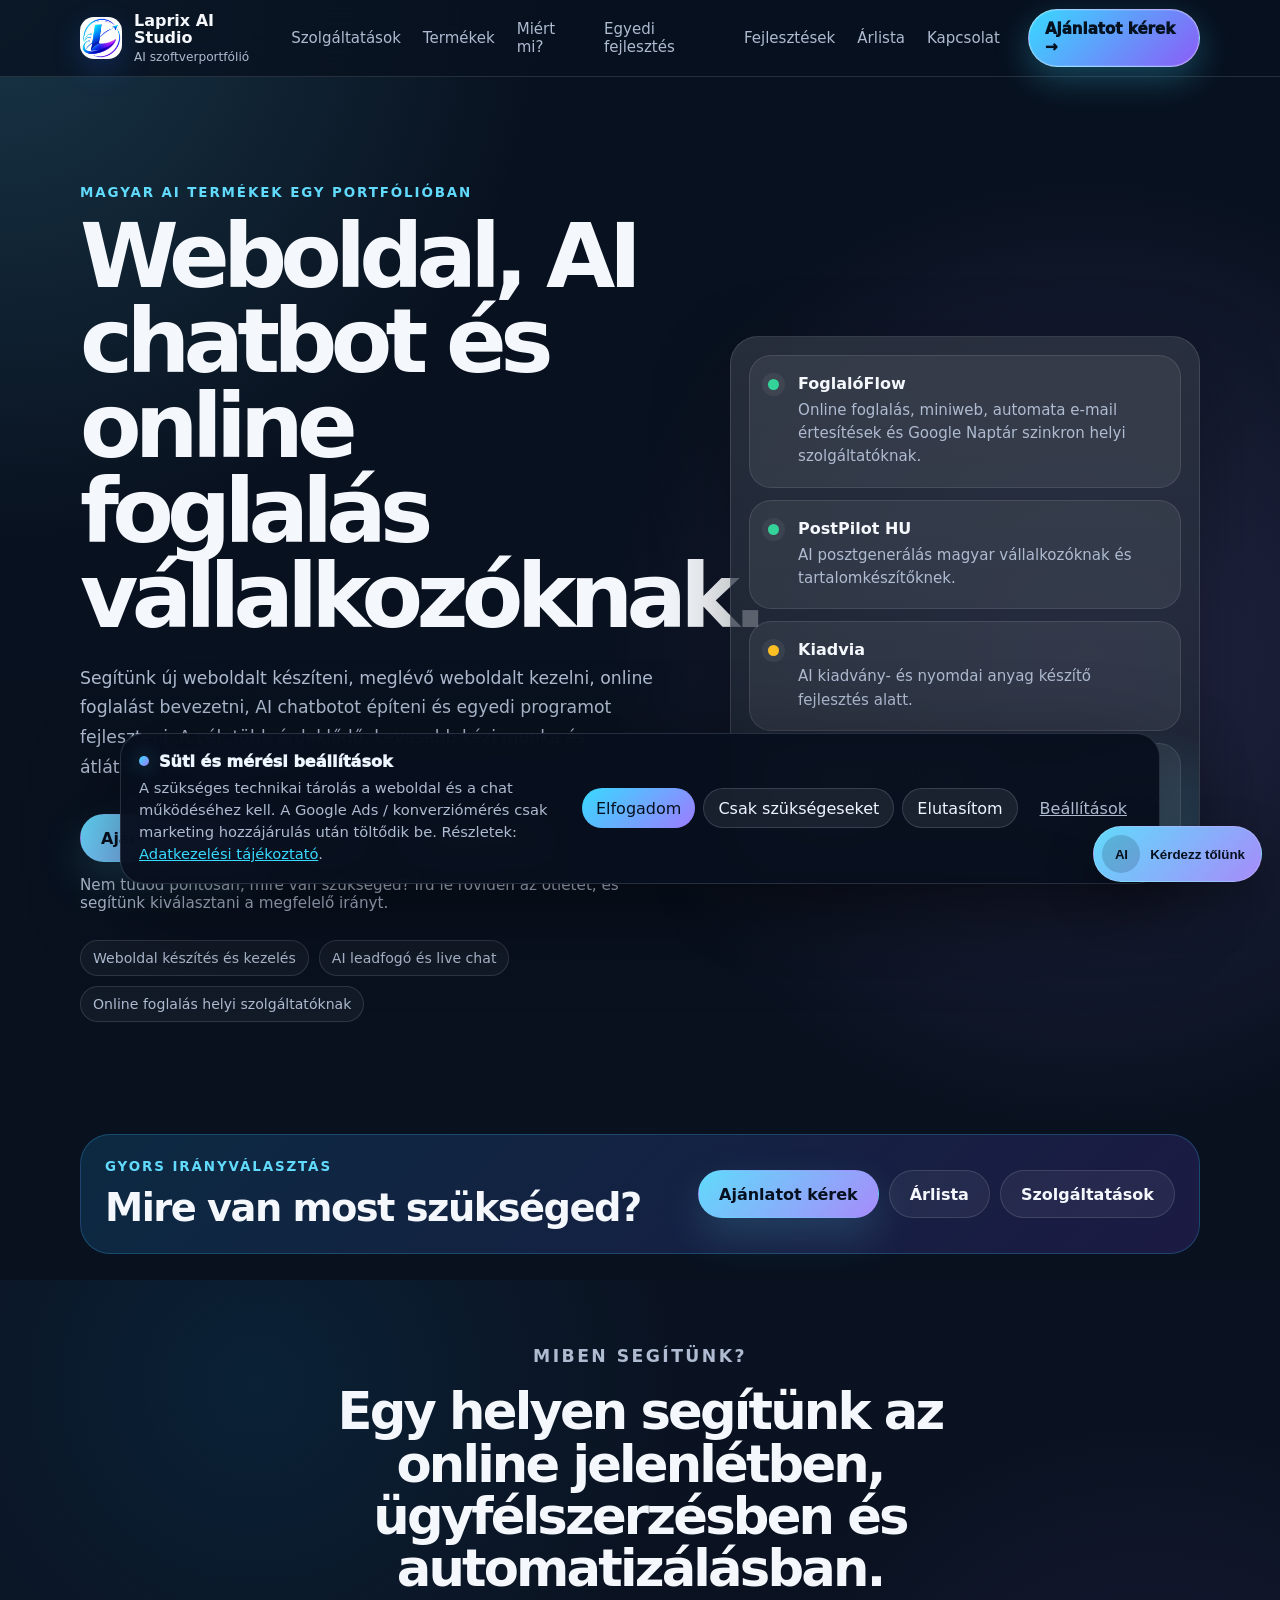
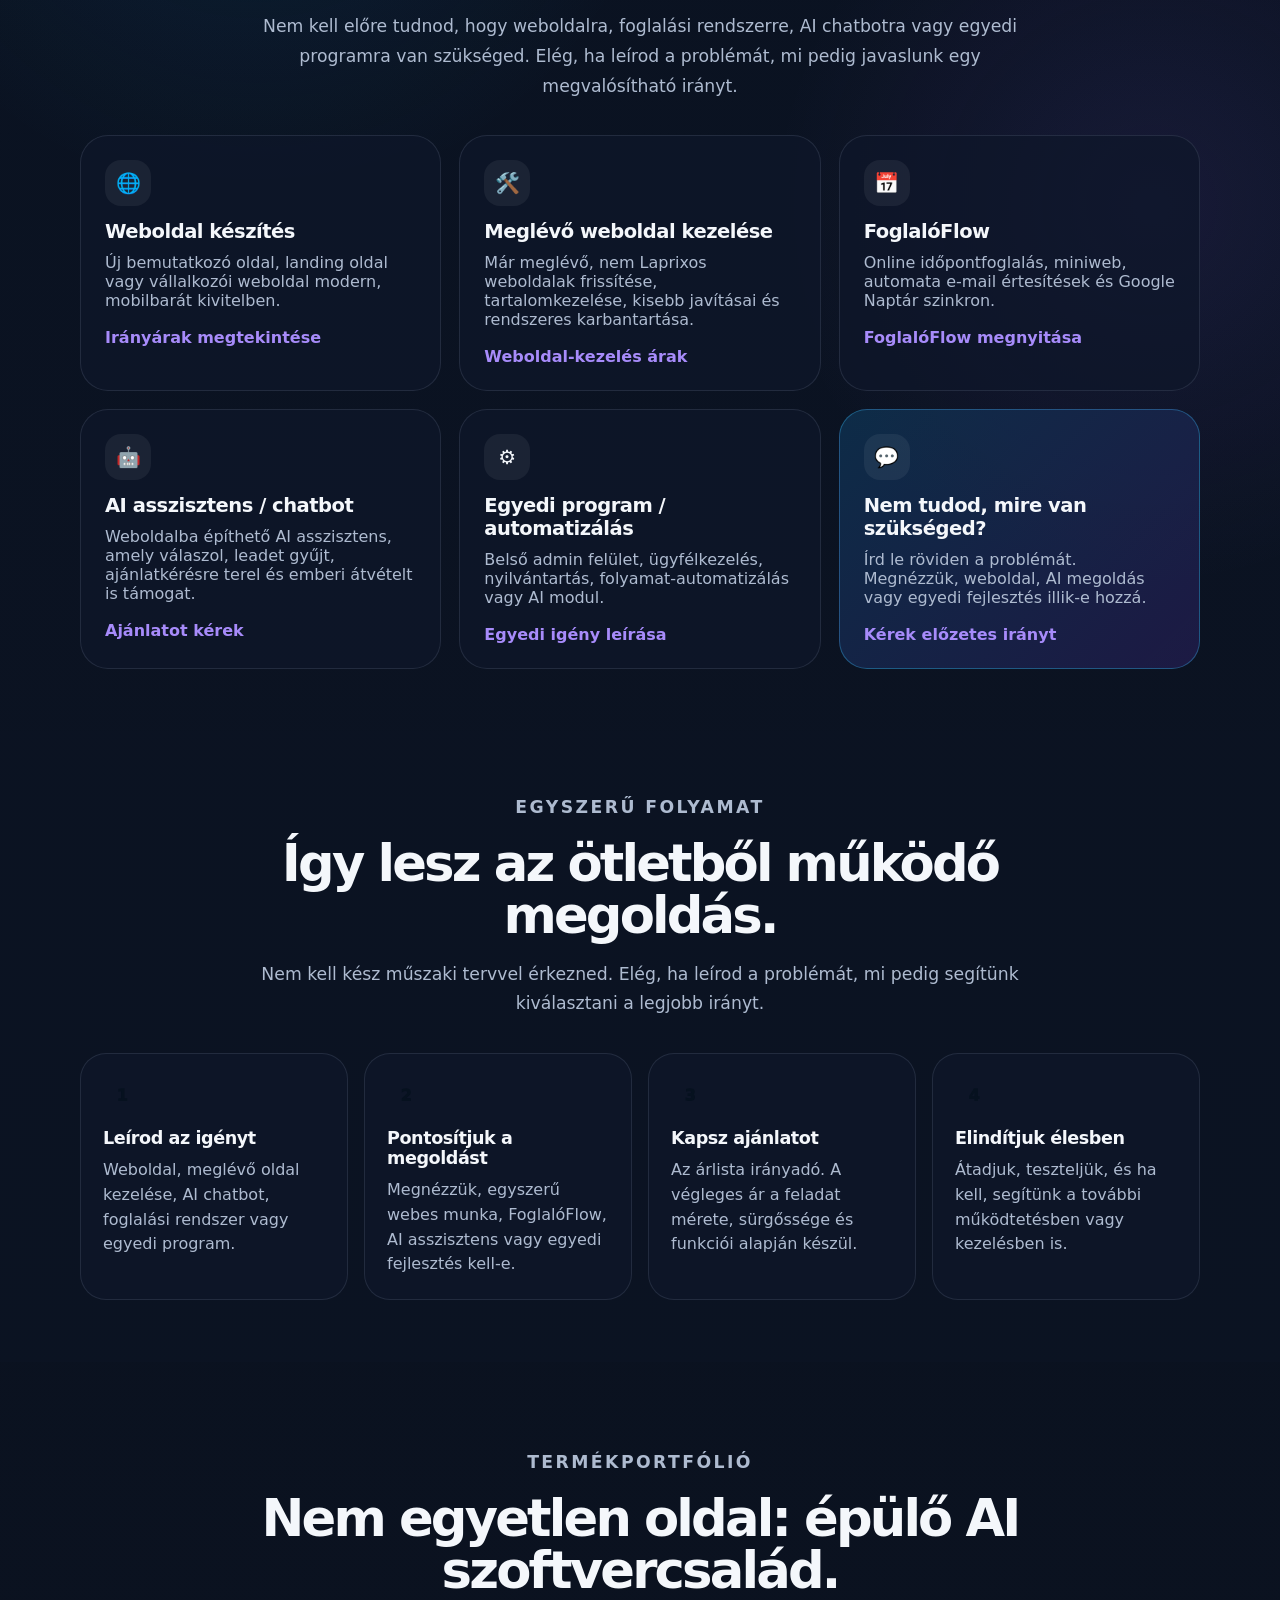
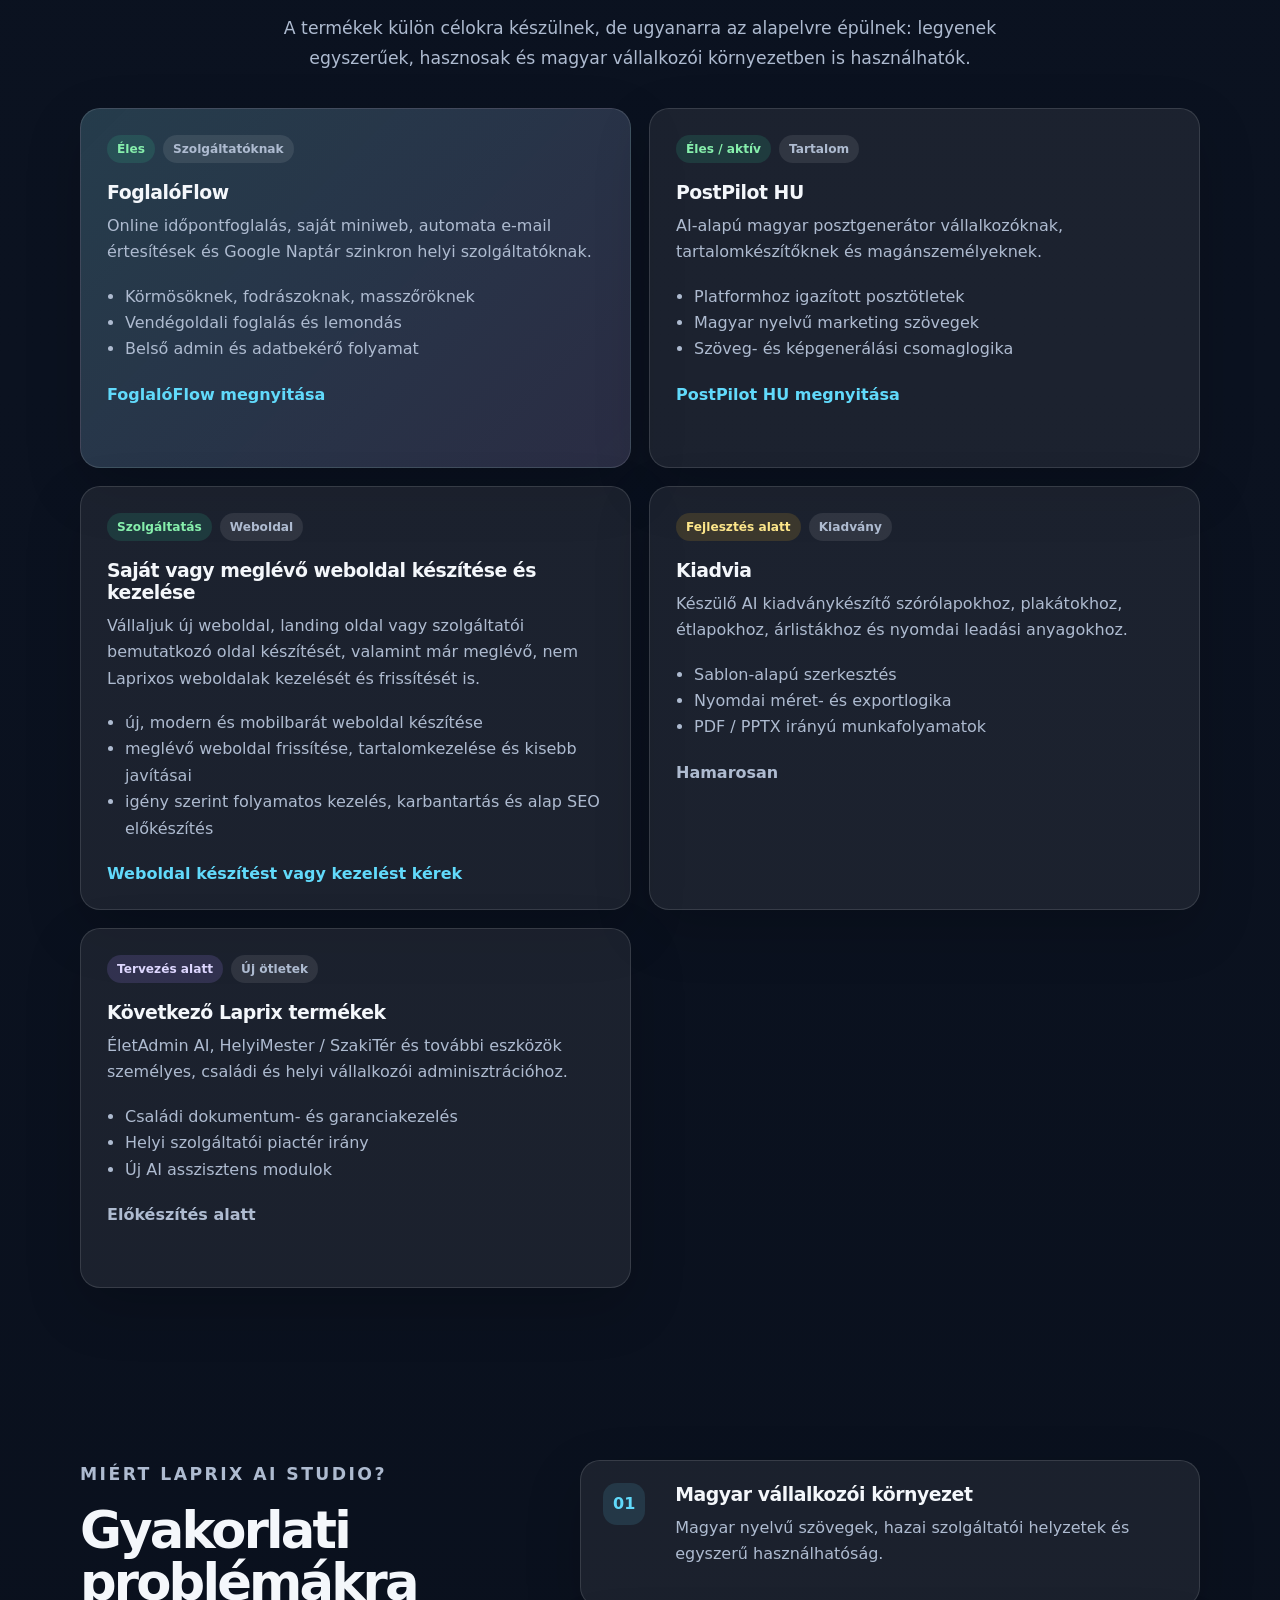
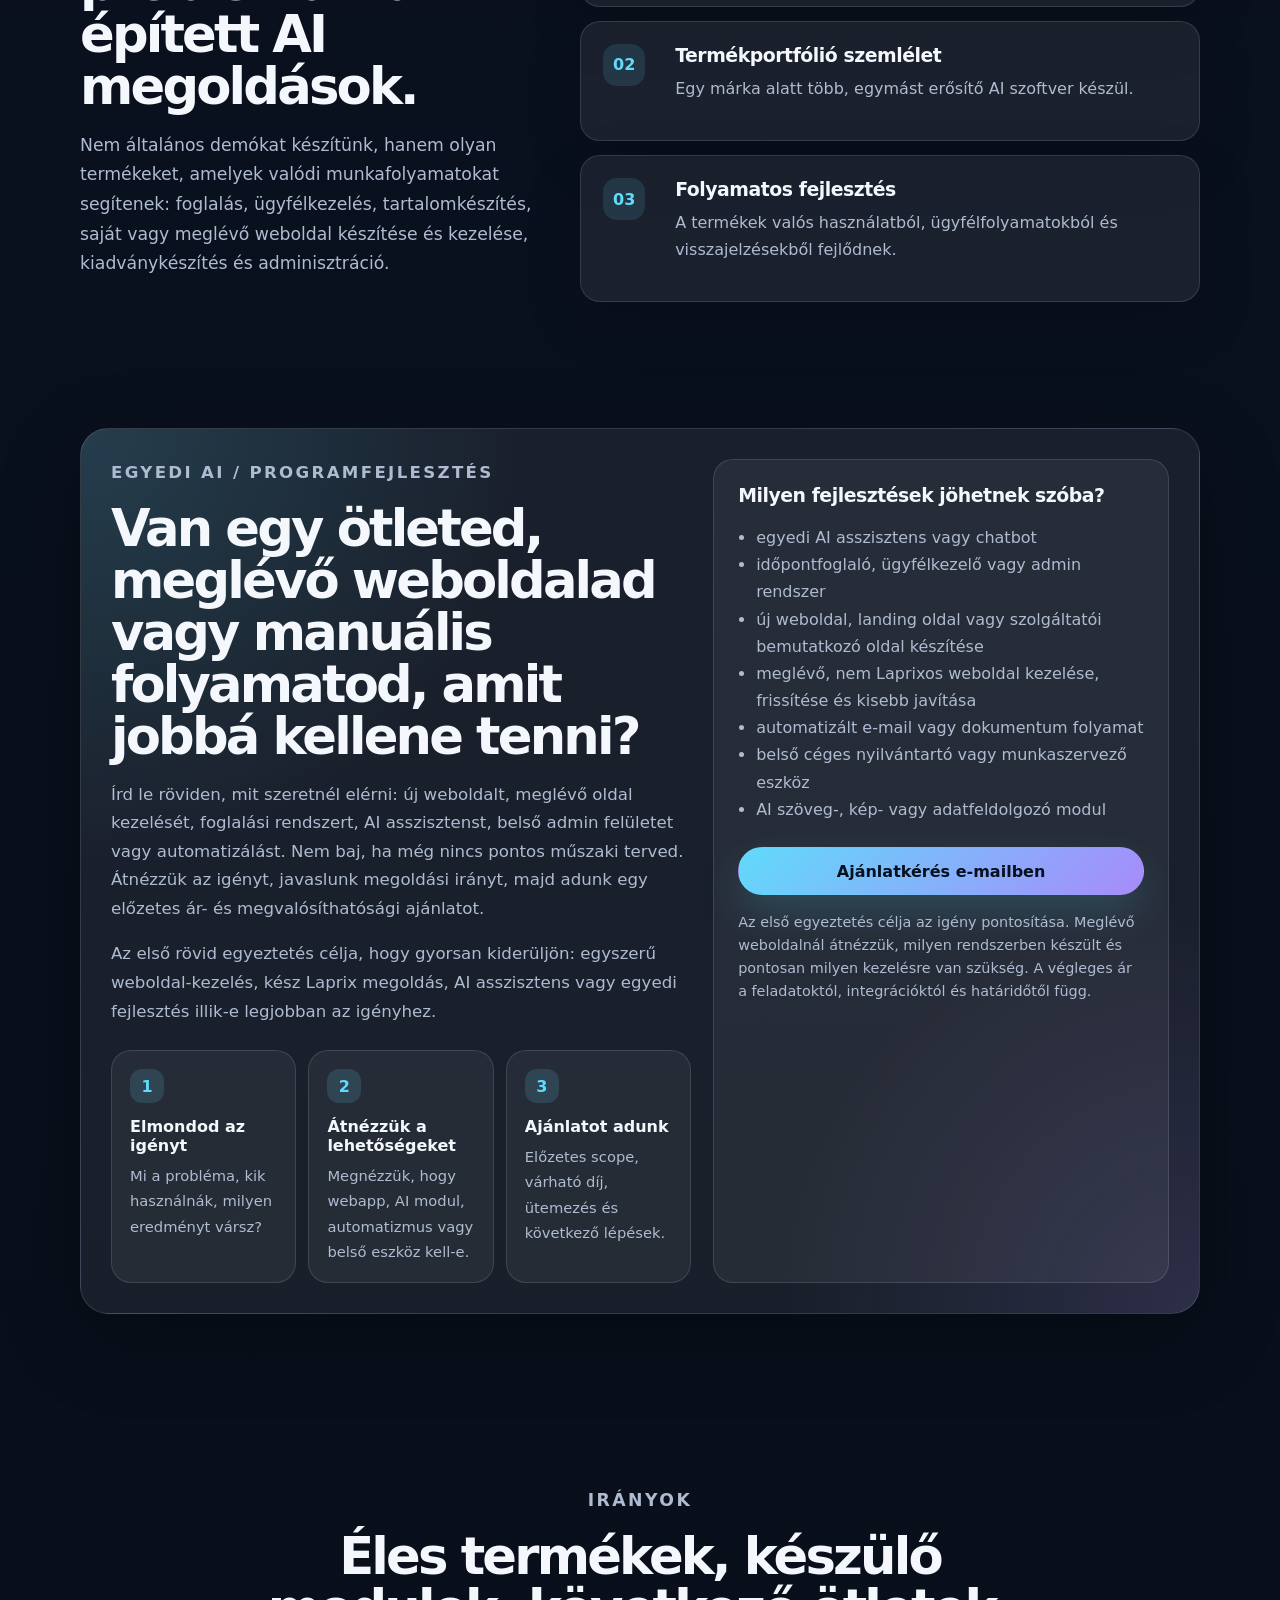
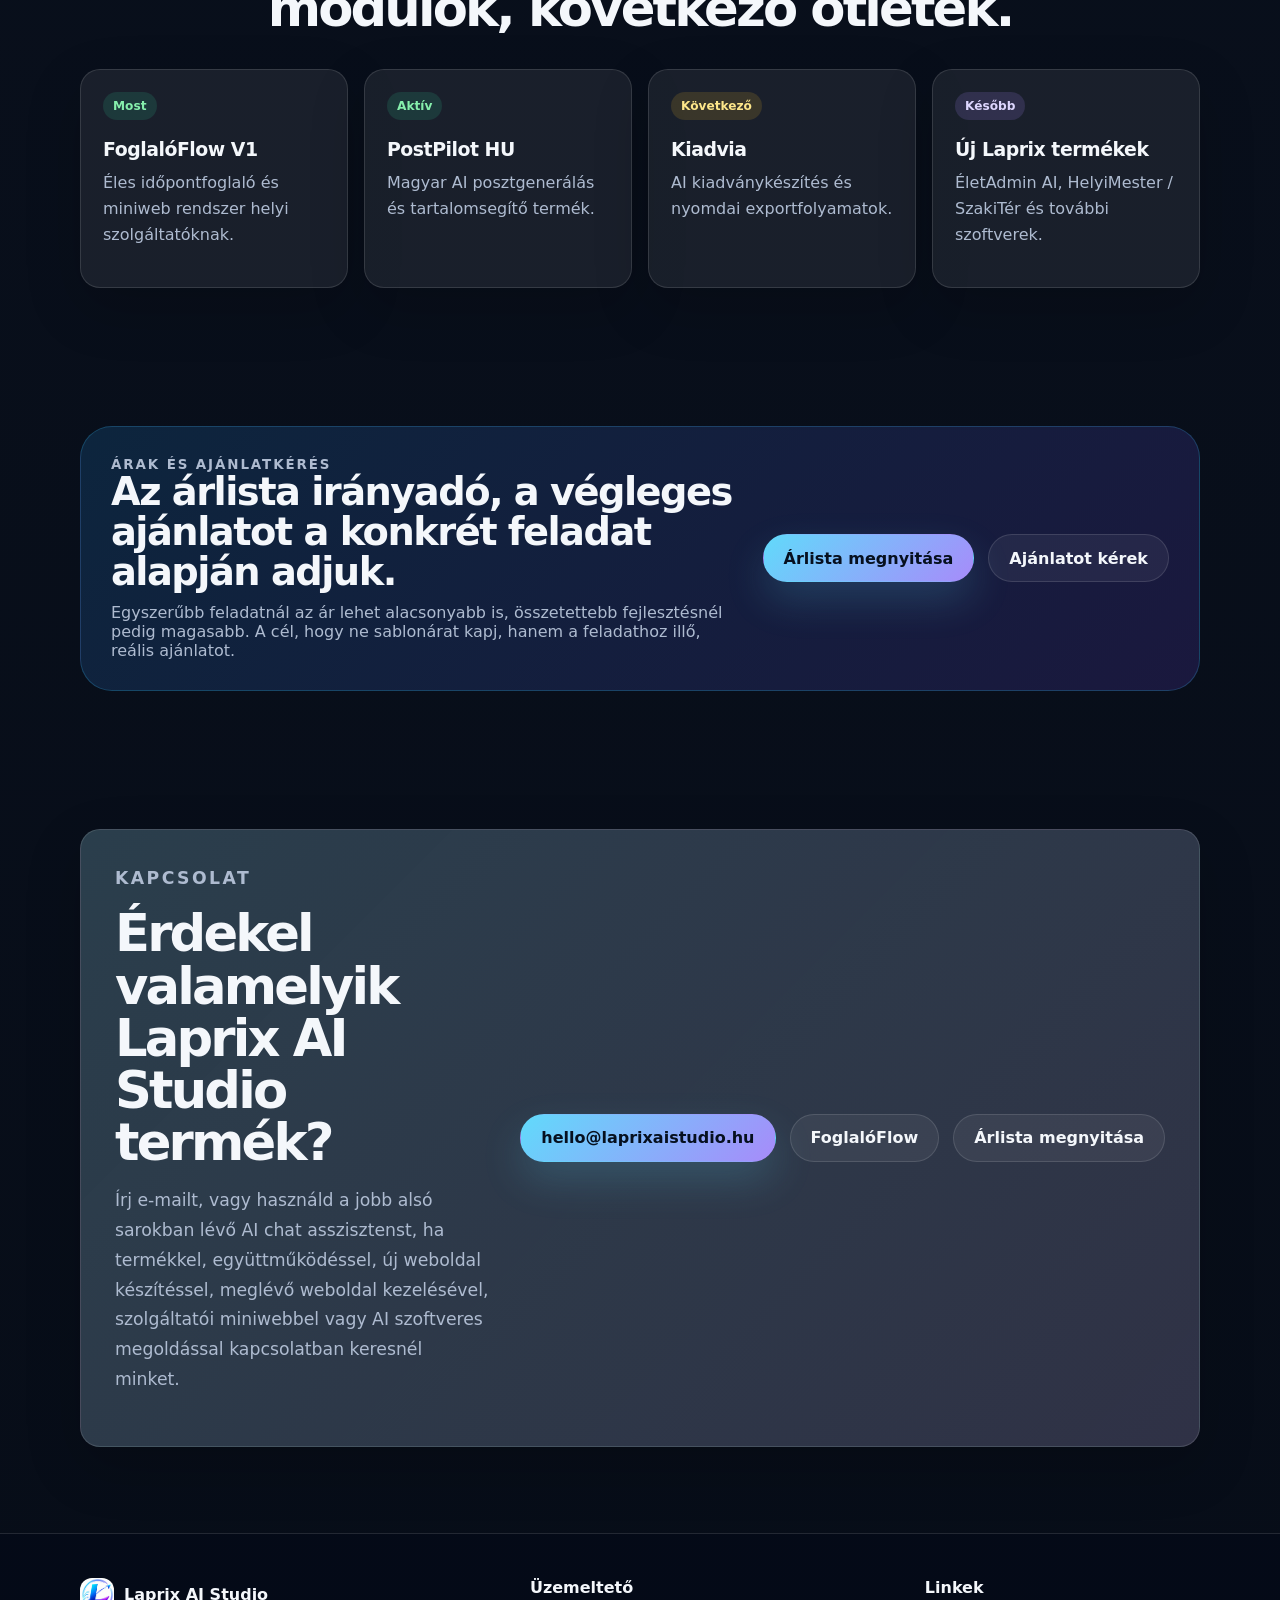
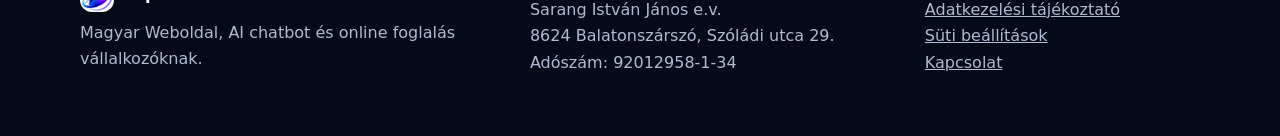
==== commit b0b00dc9: "Add files via upload Add cookie consent and Google consent mode" ====
--- a/index.html
+++ b/index.html
@@ -1290,10 +1290,22 @@
 
   </style>
     <!-- Laprix inline critical CSS fallback end -->
-
-  <!-- Google tag (gtag.js) – Laprix AI Studio / Google Ads -->
-  <script async src="https://www.googletagmanager.com/gtag/js?id=AW-18144333266"></script>
+  <!-- Laprix Cookie Consent / Google Consent Mode alap -->
   <script>
+    window.dataLayer = window.dataLayer || [];
+    function gtag(){ dataLayer.push(arguments); }
+    window.LAPRIX_GOOGLE_ADS_ID = "AW-18144333266";
+
+    gtag("consent", "default", {
+      ad_storage: "denied",
+      ad_user_data: "denied",
+      ad_personalization: "denied",
+      analytics_storage: "denied",
+      functionality_storage: "granted",
+      security_storage: "granted"
+    });
+  </script>
+<script>
     window.dataLayer = window.dataLayer || [];
     function gtag(){dataLayer.push(arguments);}
     gtag('js', new Date());
@@ -1795,12 +1807,14 @@
         <strong>Linkek</strong>
         <p>
           <a href="/adatkezeles.html">Adatkezelési tájékoztató</a><br />
+          <a href="#" data-cookie-settings>Süti beállítások</a><br />
           <a href="mailto:hello@laprixaistudio.hu">Kapcsolat</a>
         </p>
       </div>
     </div>
   </footer>
 
+  <script src="/cookie-consent.js"></script>
   <script src="/chat-config.js"></script>
   <script src="/chat-widget.js"></script>
 </body>
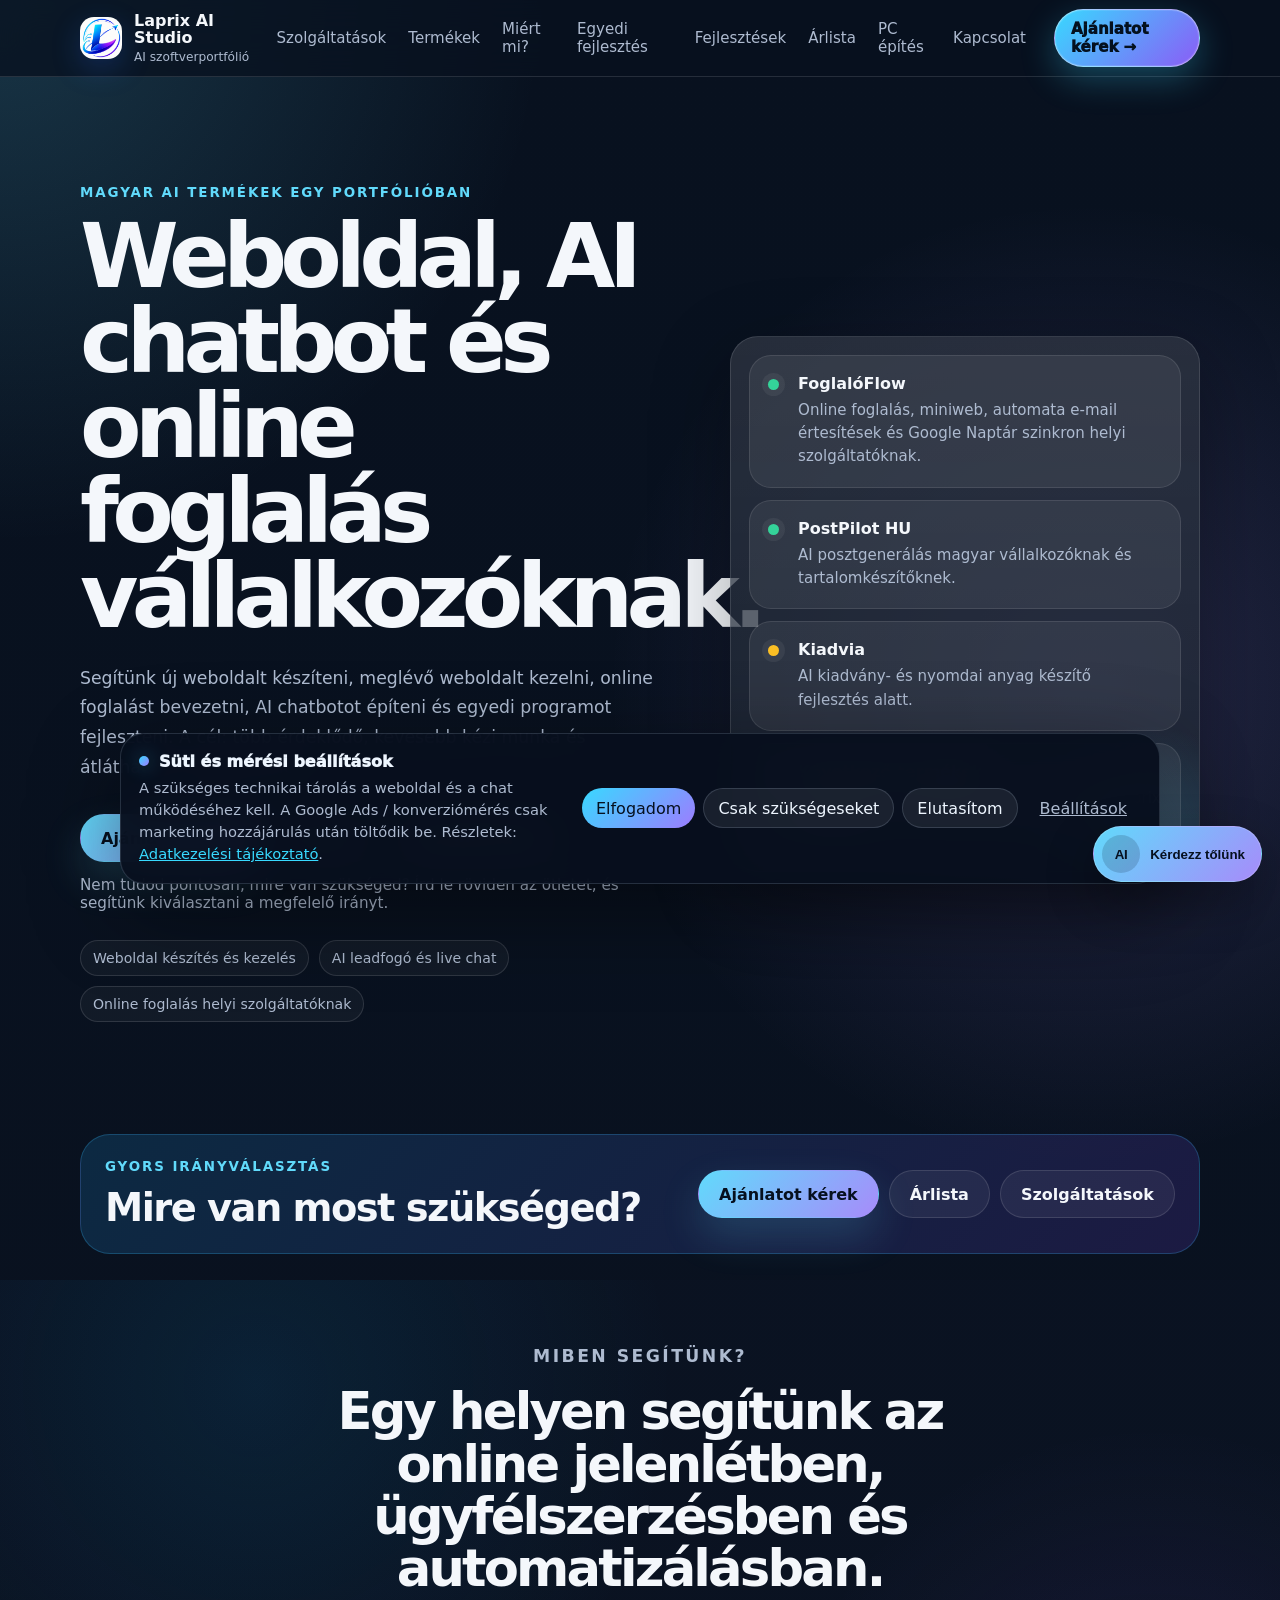
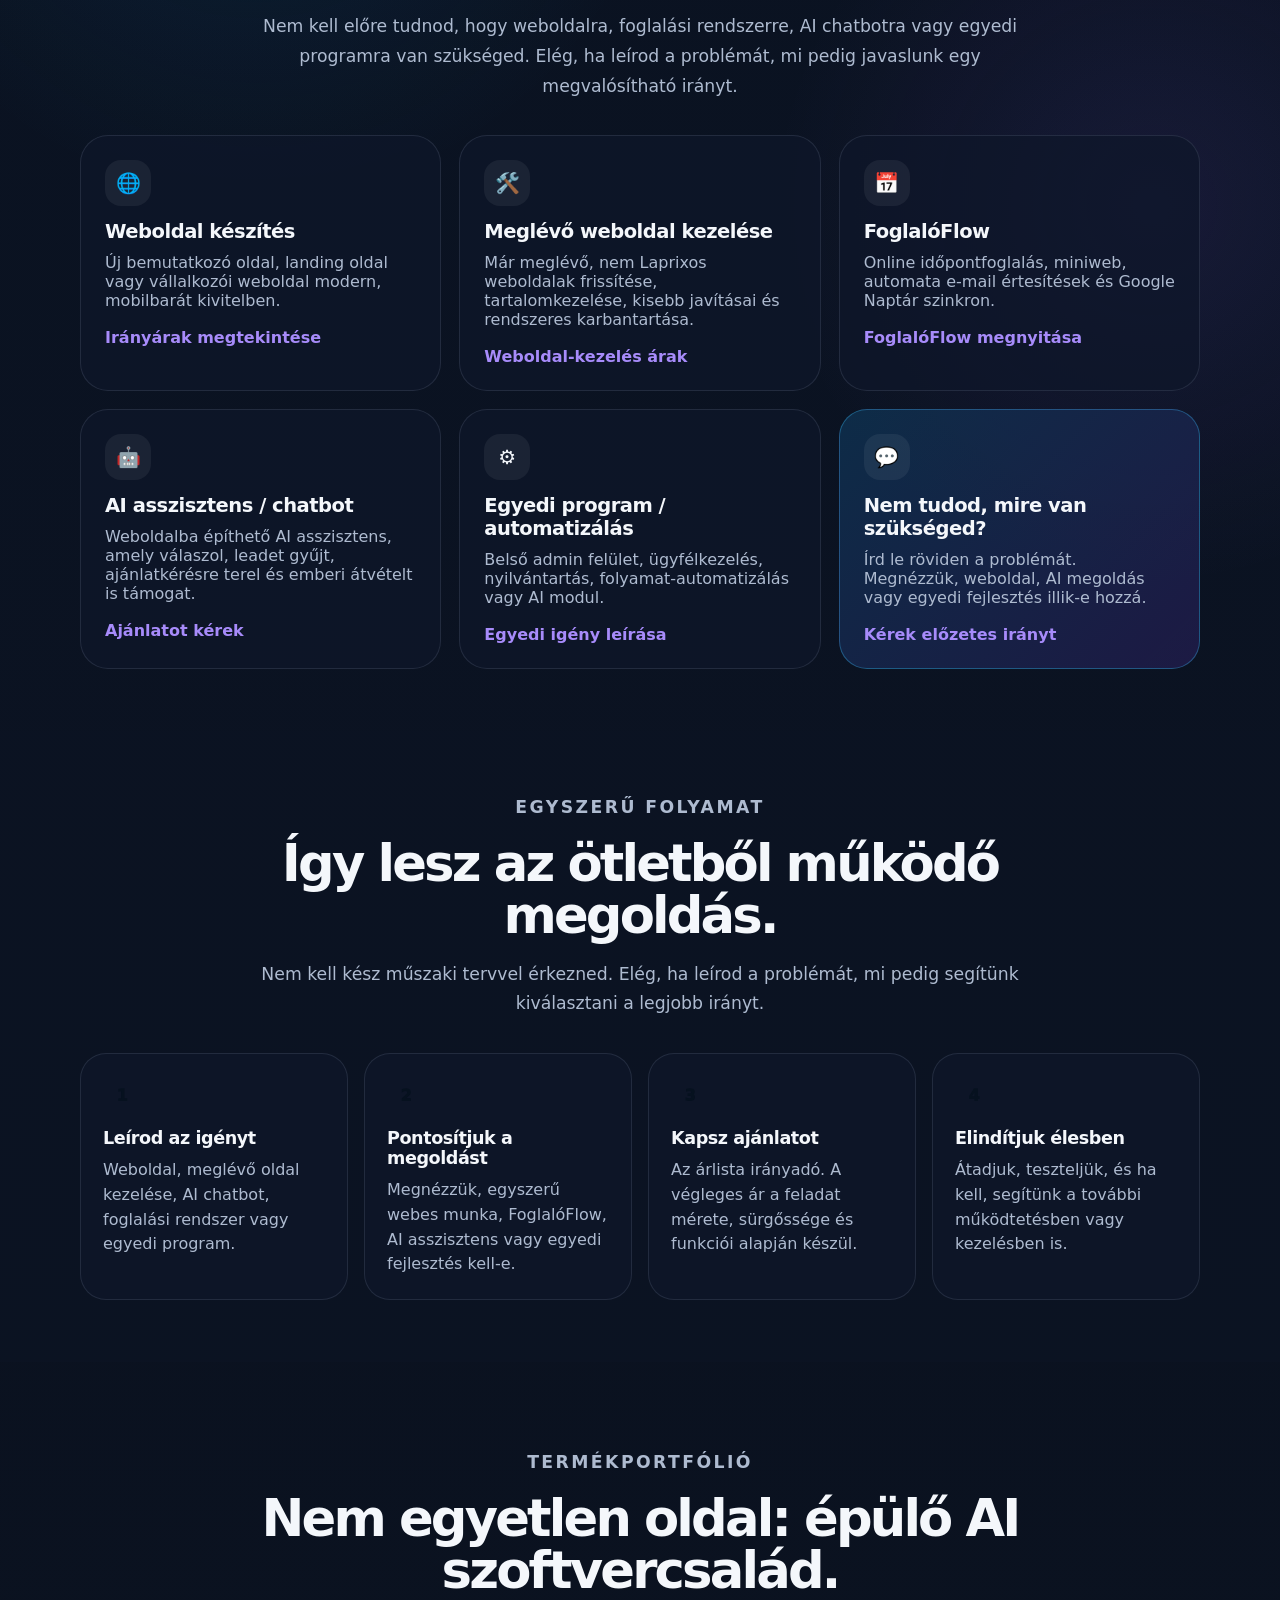
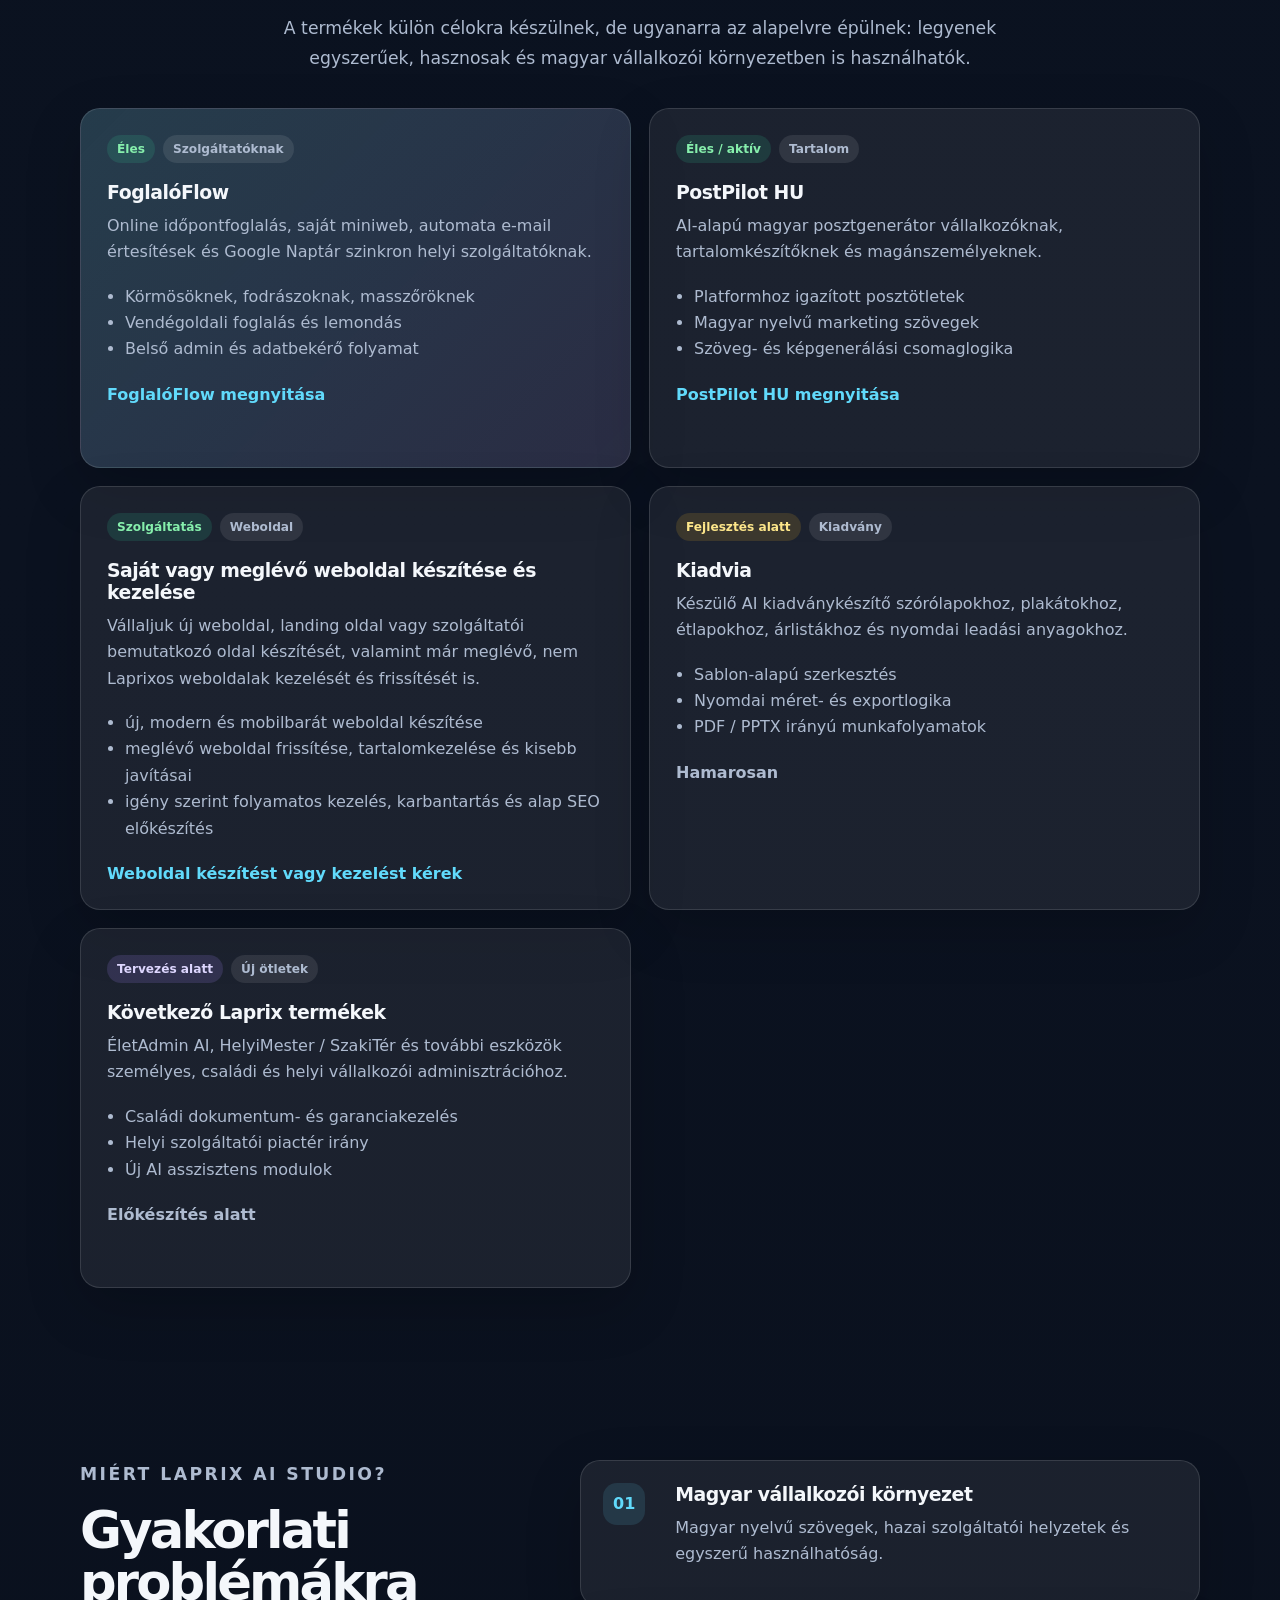
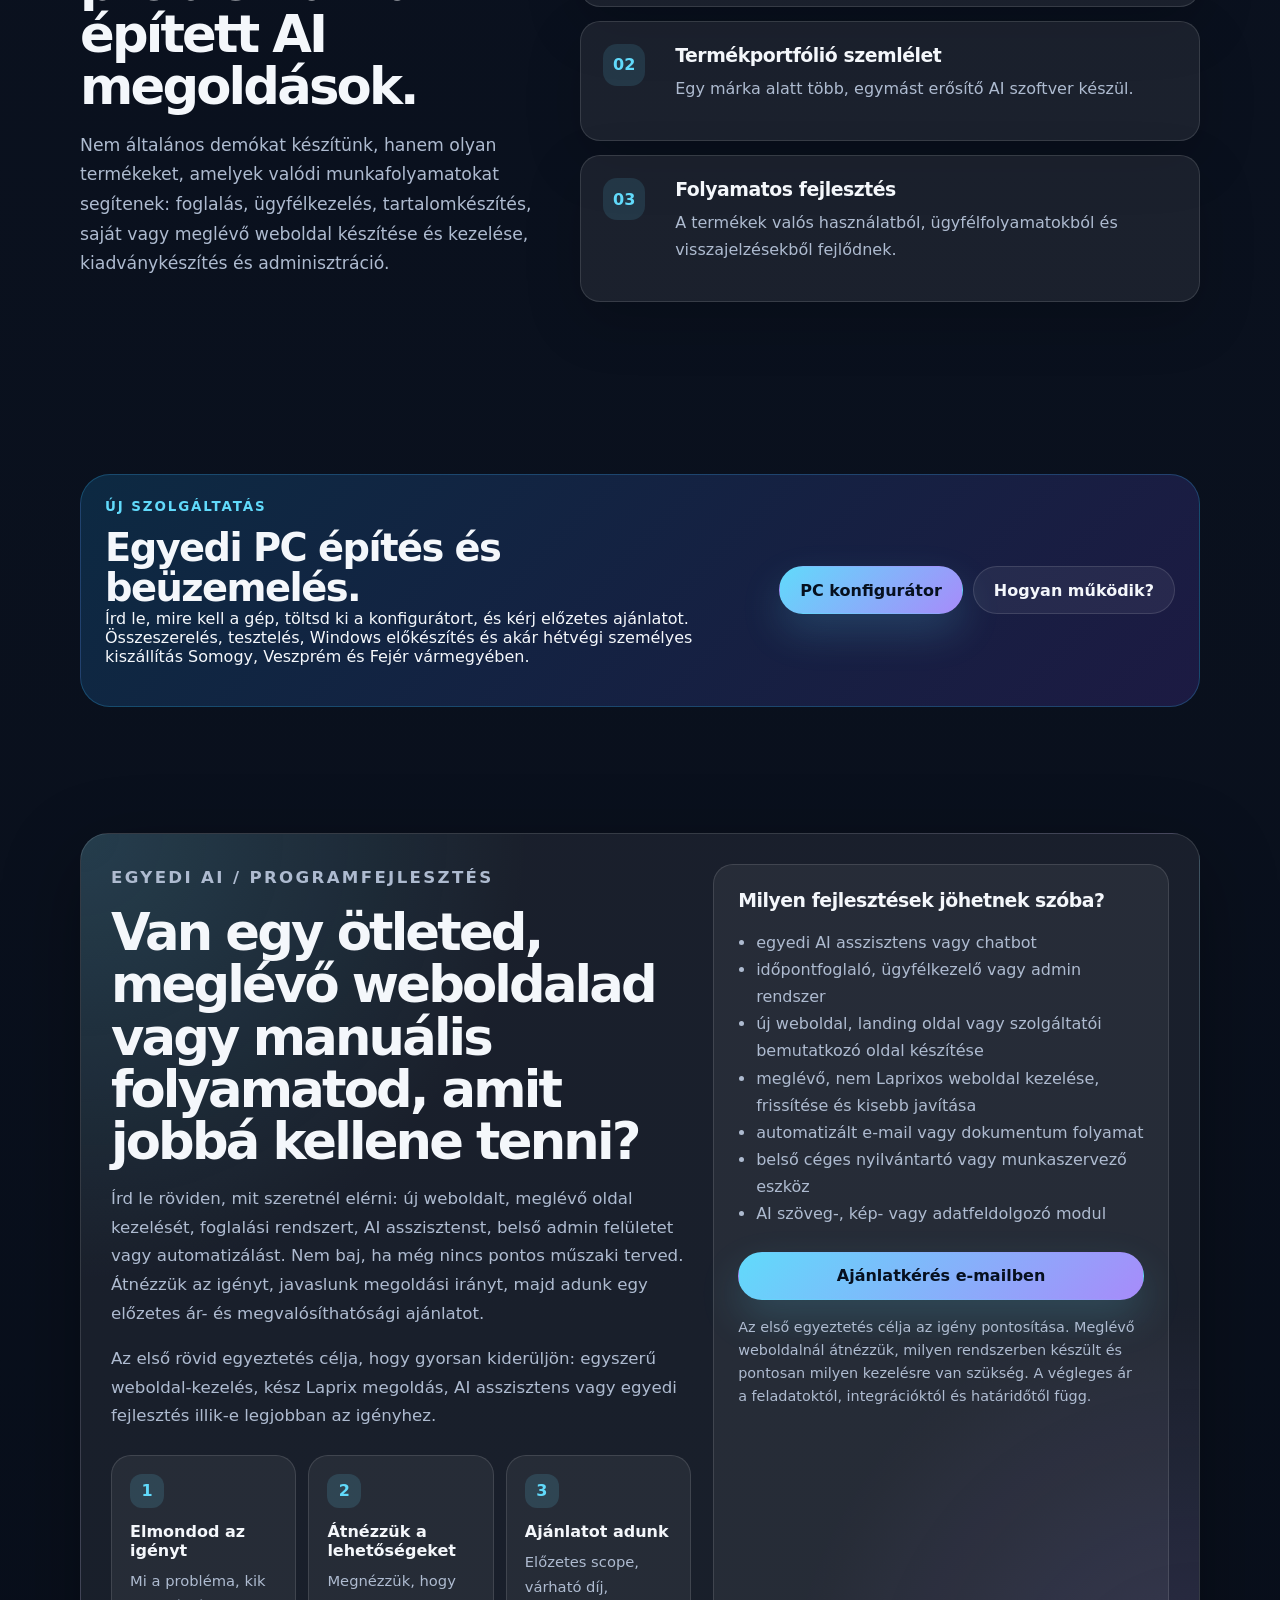
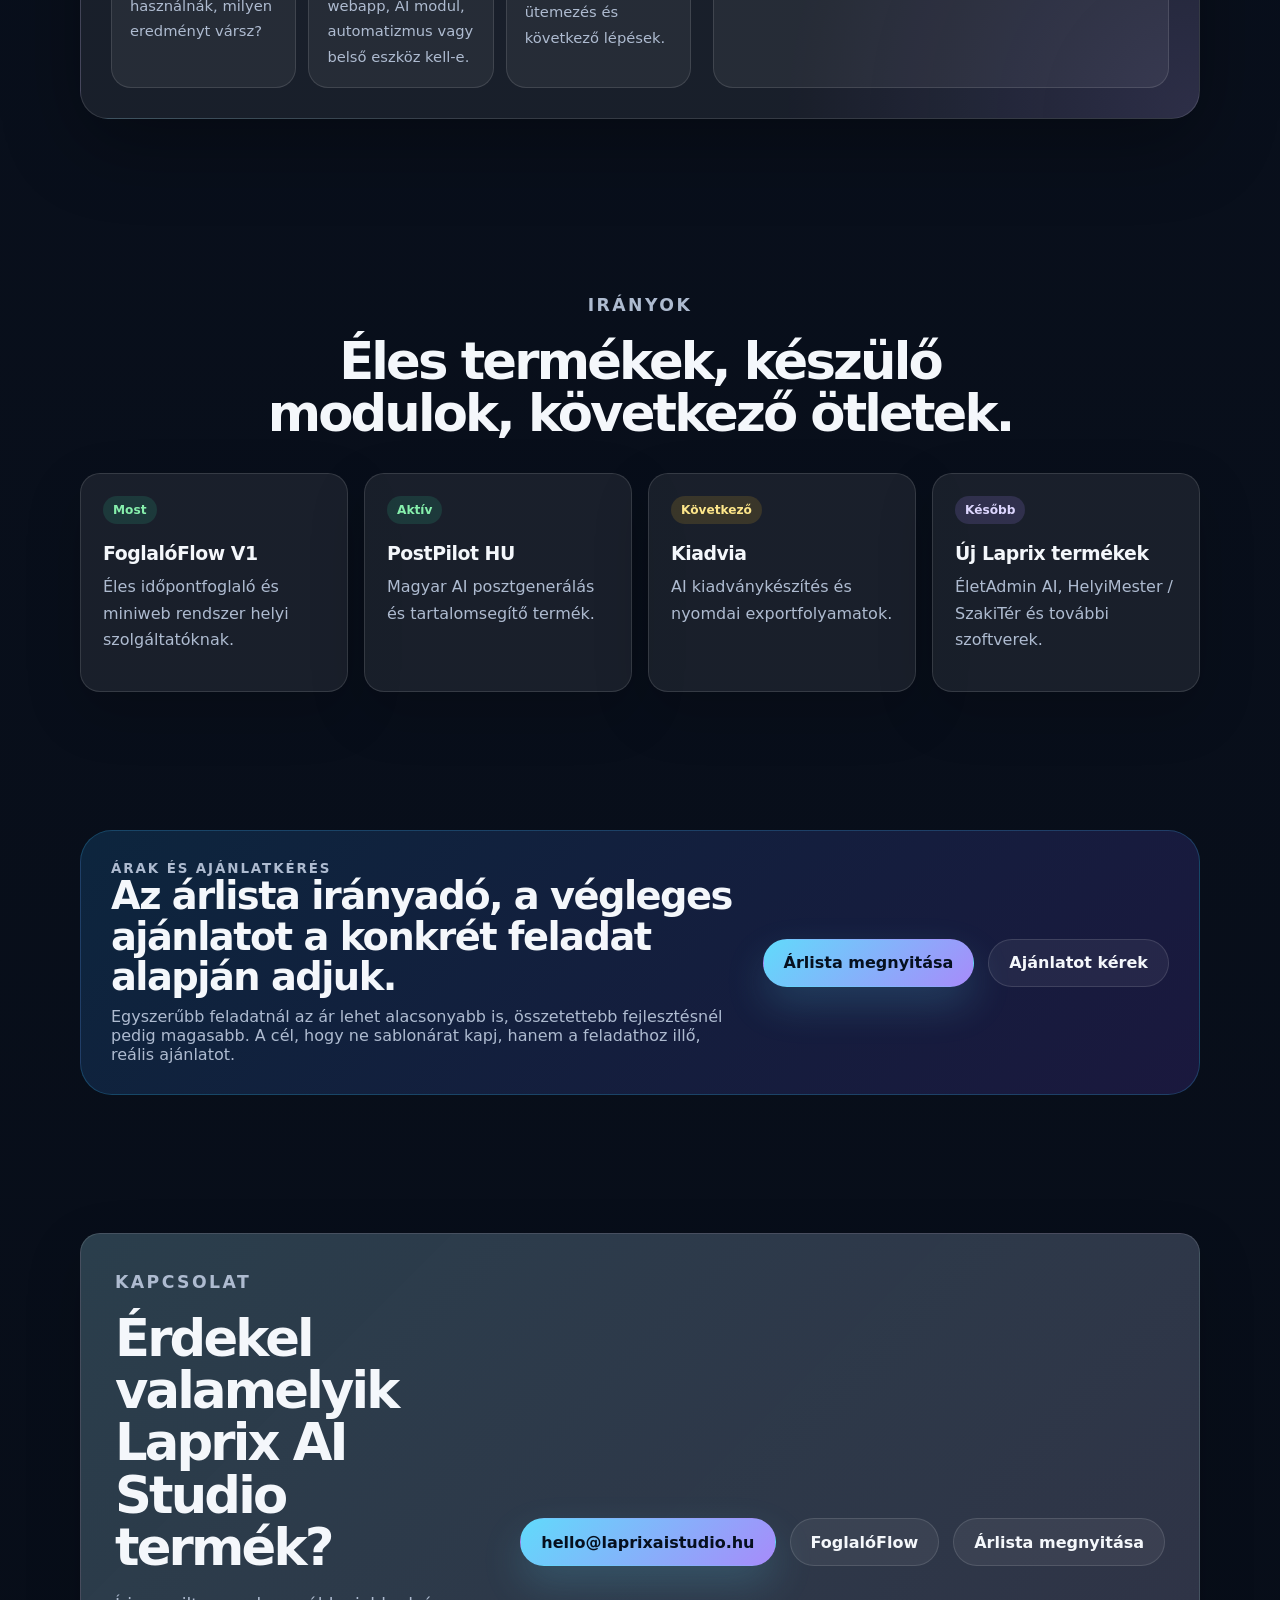
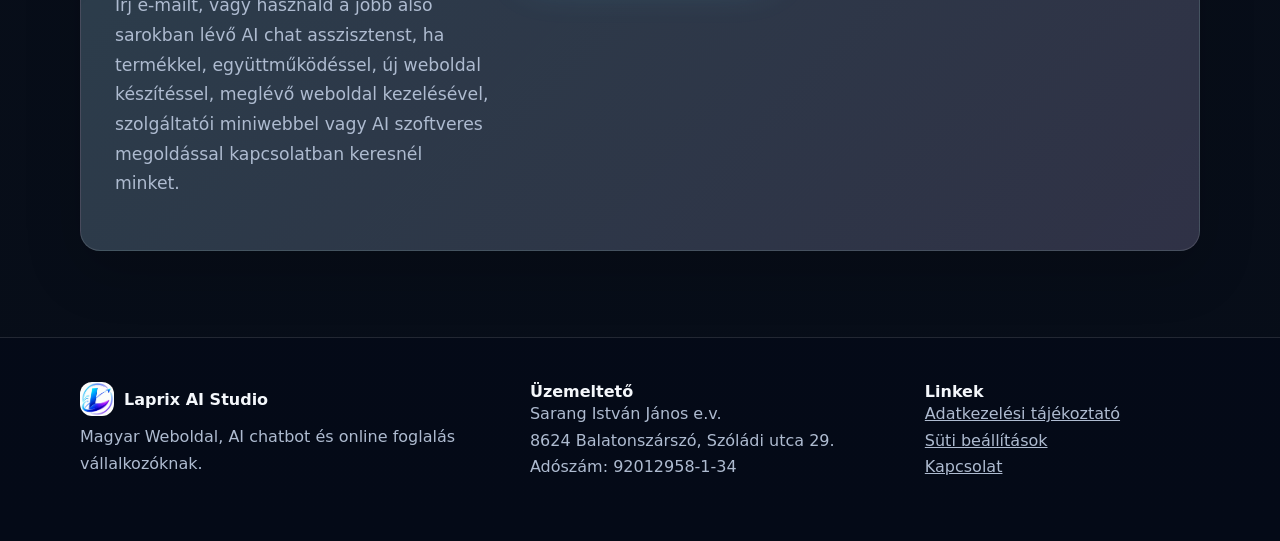
==== commit a82b1175: "Add files via upload Add custom PC builder configurator" ====
--- a/index.html
+++ b/index.html
@@ -1333,6 +1333,7 @@
         <a href="#egyedi-fejlesztes">Egyedi fejlesztés</a>
         <a href="#fejlesztesek">Fejlesztések</a>
         <a href="/arlista.html">Árlista</a>
+        <a href="/pc-epites.html">PC építés</a>
         <a href="#kapcsolat">Kapcsolat</a>
         <a class="nav-quote-link" href="#egyedi-fejlesztes">Ajánlatot kérek</a>
       </nav>
@@ -1661,6 +1662,26 @@
     </section>
 
 
+
+    <section id="pc-epites" class="section pc-teaser-section">
+      <div class="container final-cta-strip">
+        <div>
+          <p class="eyebrow">Új szolgáltatás</p>
+          <h2>Egyedi PC építés és beüzemelés.</h2>
+          <p>
+            Írd le, mire kell a gép, töltsd ki a konfigurátort, és kérj előzetes ajánlatot.
+            Összeszerelés, tesztelés, Windows előkészítés és akár hétvégi személyes kiszállítás
+            Somogy, Veszprém és Fejér vármegyében.
+          </p>
+        </div>
+        <div class="final-cta-buttons">
+          <a class="button primary" href="/pc-epites.html">PC konfigurátor</a>
+          <a class="button secondary" href="/pc-epites.html#pc-folyamat">Hogyan működik?</a>
+        </div>
+      </div>
+    </section>
+
+
     <section id="egyedi-fejlesztes" class="section custom-dev-section">
       <div class="container custom-dev-card">
         <div class="custom-dev-copy">
--- a/styles.css
+++ b/styles.css
@@ -1291,3 +1291,35 @@
   word-break: normal;
 }
 
+/* Laprix AI Studio V1.40 – PC configurator */
+.pc-hero-section { padding-top: 92px; }
+.pc-hero-grid { display: grid; grid-template-columns: minmax(0, 1.25fr) minmax(300px, 0.75fr); gap: 28px; align-items: center; }
+.pc-hero-grid h1 { max-width: 960px; font-size: clamp(2.5rem, 6vw, 5.8rem); line-height: .96; letter-spacing: -.07em; margin: 0 0 20px; }
+.pc-hero-card, .pc-info-card, .pc-form-panel, .pc-summary-card { border: 1px solid rgba(148,163,184,.16); background: rgba(15,23,42,.74); border-radius: 28px; box-shadow: var(--shadow-soft); }
+.pc-hero-card, .pc-info-card { padding: 26px; }
+.pc-hero-card h2, .pc-info-card h2, .pc-form-panel h3, .pc-summary-card h3 { margin-top: 0; }
+.pc-hero-card li, .pc-info-card li, .pc-info-card p, .pc-hero-card p { color: var(--muted); line-height: 1.62; }
+.pc-info-grid { display: grid; grid-template-columns: repeat(2, minmax(0,1fr)); gap: 18px; }
+.pc-configurator { display: grid; grid-template-columns: minmax(0,1fr) 360px; gap: 20px; align-items: start; }
+.pc-form-grid { display: grid; grid-template-columns: repeat(2, minmax(0,1fr)); gap: 16px; }
+.pc-form-panel { padding: 22px; display: grid; gap: 14px; }
+.pc-form-panel label { display: grid; gap: 7px; color: var(--muted); font-weight: 850; font-size: .9rem; }
+.pc-form-panel input, .pc-form-panel select, .pc-form-panel textarea { width: 100%; min-height: 44px; border-radius: 14px; border: 1px solid rgba(148,163,184,.18); background: rgba(8,15,30,.78); color: var(--text); padding: 10px 12px; font: inherit; }
+.pc-form-panel textarea { resize: vertical; min-height: 108px; }
+.pc-summary-card { position: sticky; top: 108px; padding: 22px; }
+.pc-summary-list p { margin: 0 0 9px; color: var(--muted); line-height: 1.45; }
+.pc-summary-list strong { color: var(--text); }
+.pc-ai-note { margin-top: 14px; padding: 14px; border-radius: 18px; border: 1px solid rgba(56,189,248,.20); background: rgba(56,189,248,.08); color: var(--muted); line-height: 1.5; }
+.pc-estimate { margin: 16px 0; padding: 16px; border-radius: 20px; background: linear-gradient(135deg, rgba(56,217,255,.13), rgba(157,124,255,.12)); border: 1px solid rgba(56,217,255,.22); line-height: 1.5; }
+.pc-estimate small, .pc-disclaimer { color: var(--muted); line-height: 1.5; }
+.pc-form-status { margin-top: 12px; color: var(--muted); line-height: 1.45; }
+.pc-form-status.success { color: #c6ffe8; }
+.pc-form-status.error { color: #ffd6dd; }
+@media (max-width: 1100px) {
+  .pc-hero-grid, .pc-configurator, .pc-info-grid { grid-template-columns: 1fr; }
+  .pc-summary-card { position: static; }
+}
+@media (max-width: 820px) {
+  .pc-form-grid { grid-template-columns: 1fr; }
+}
+
